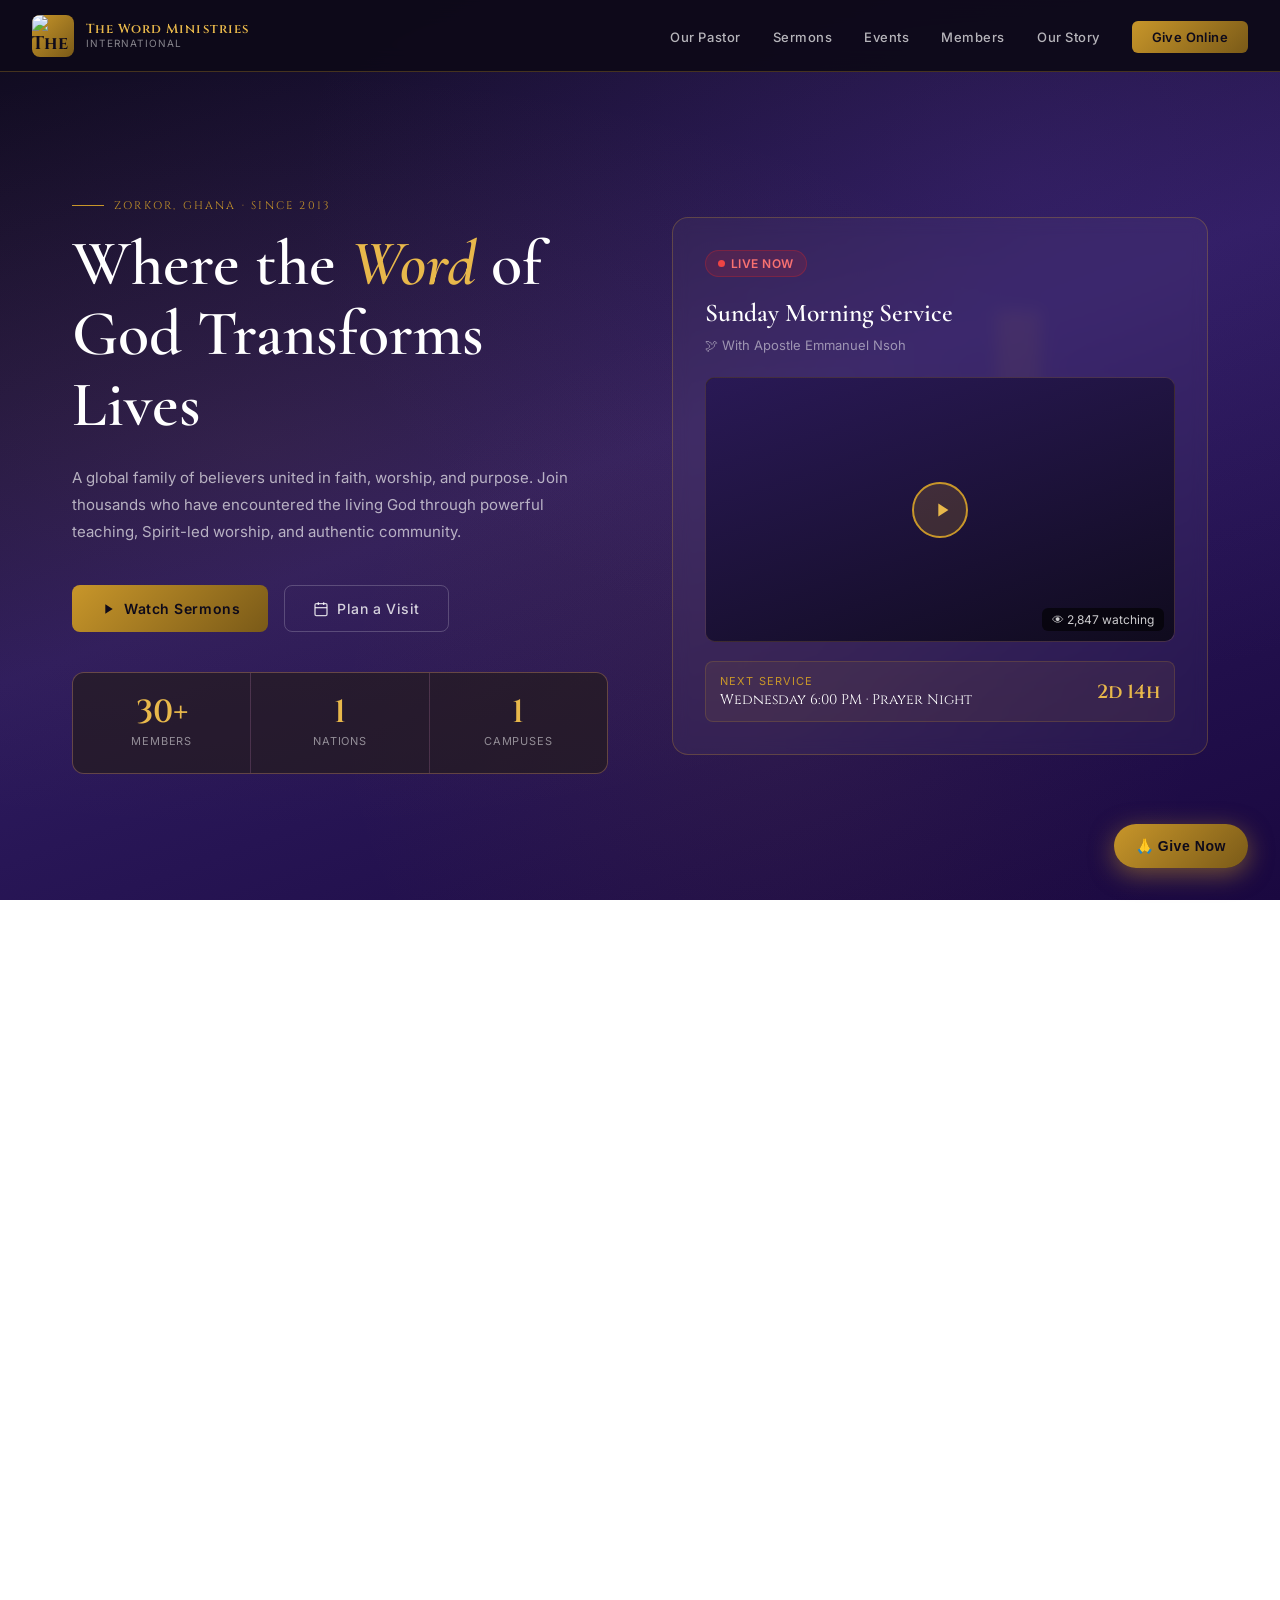
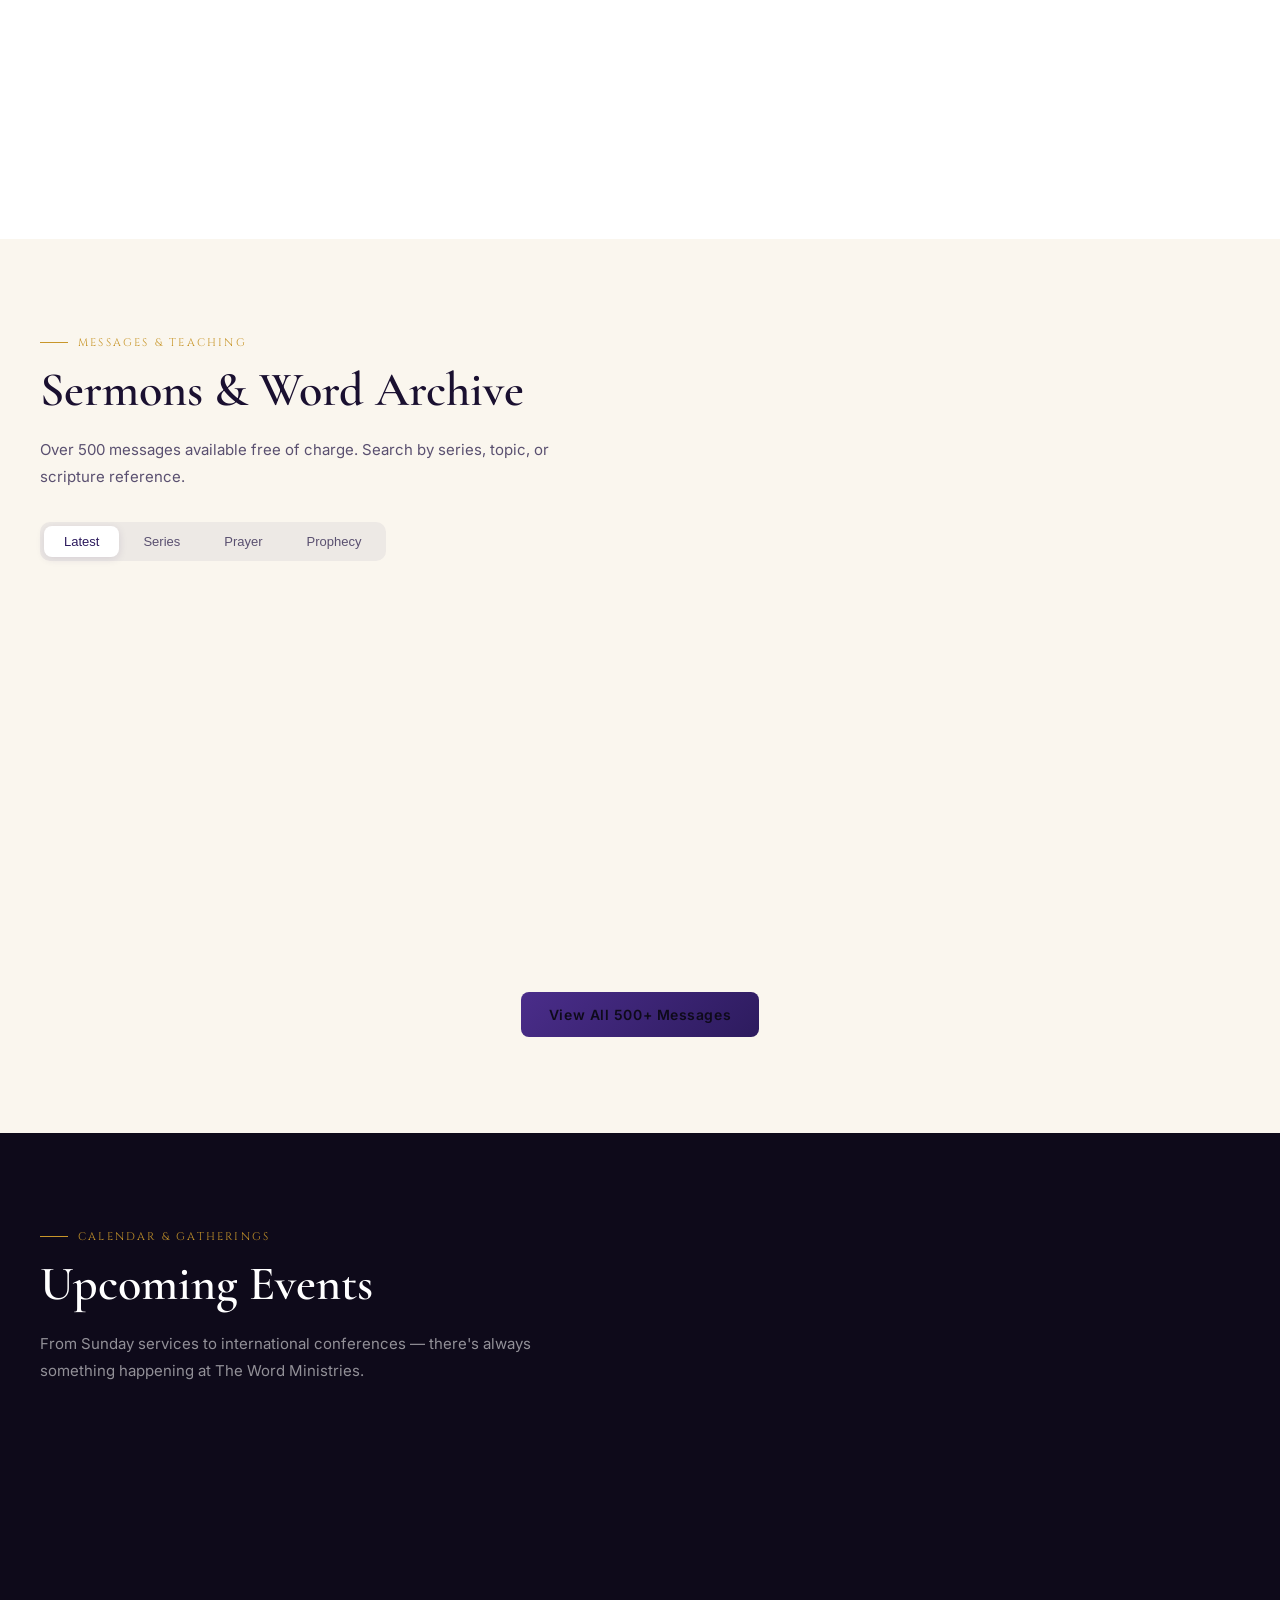
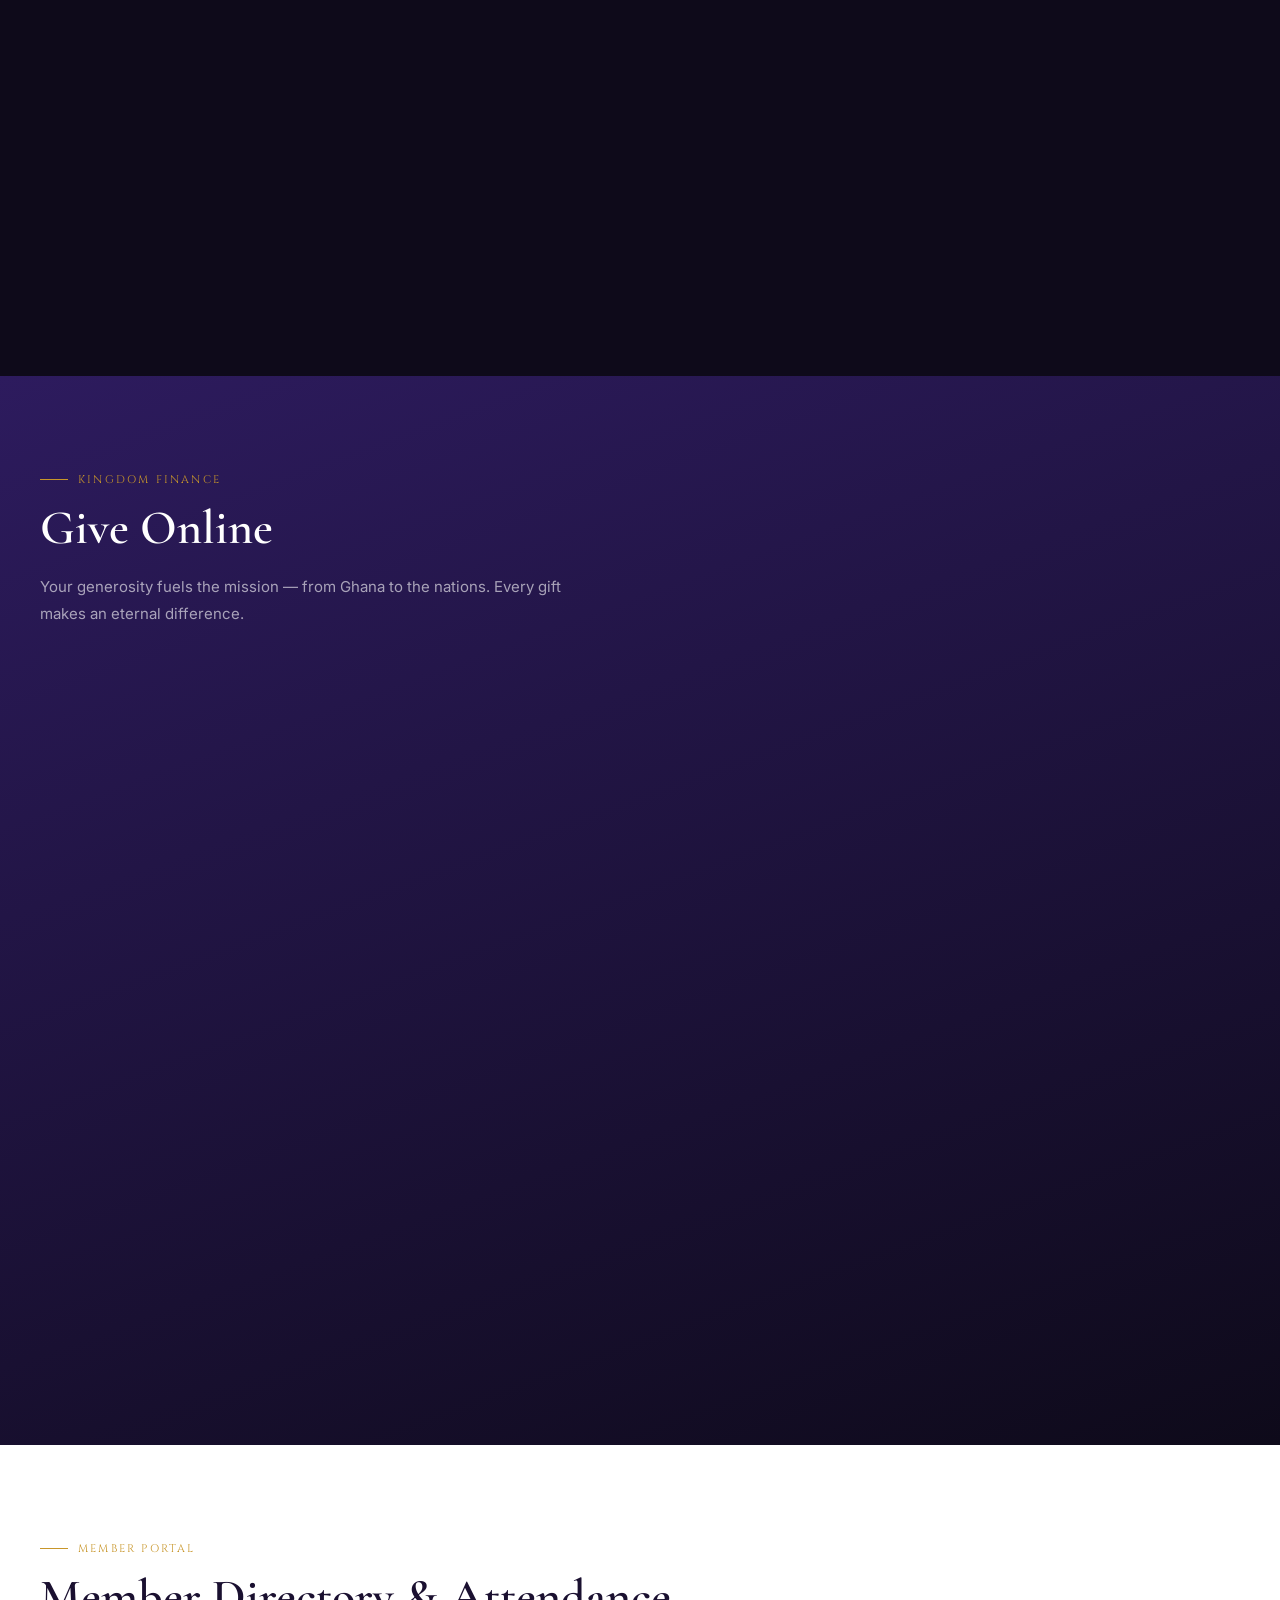
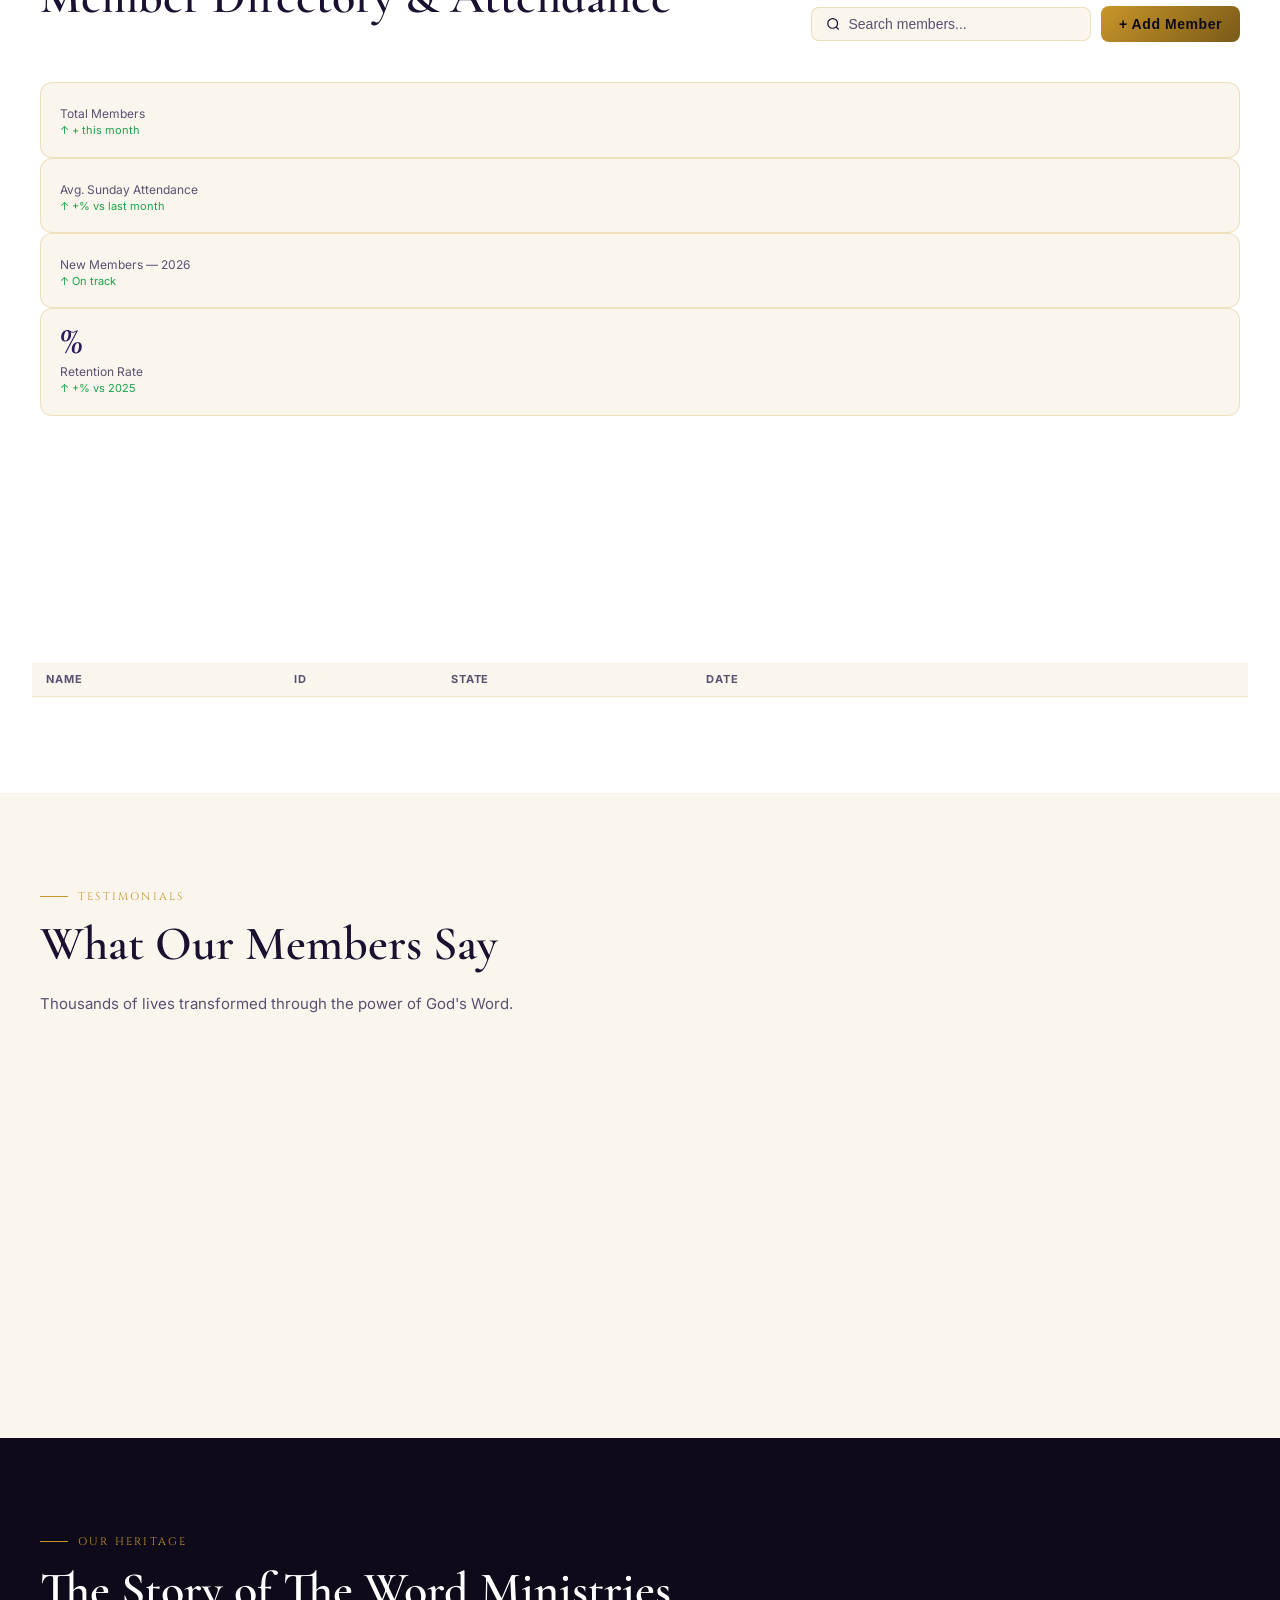
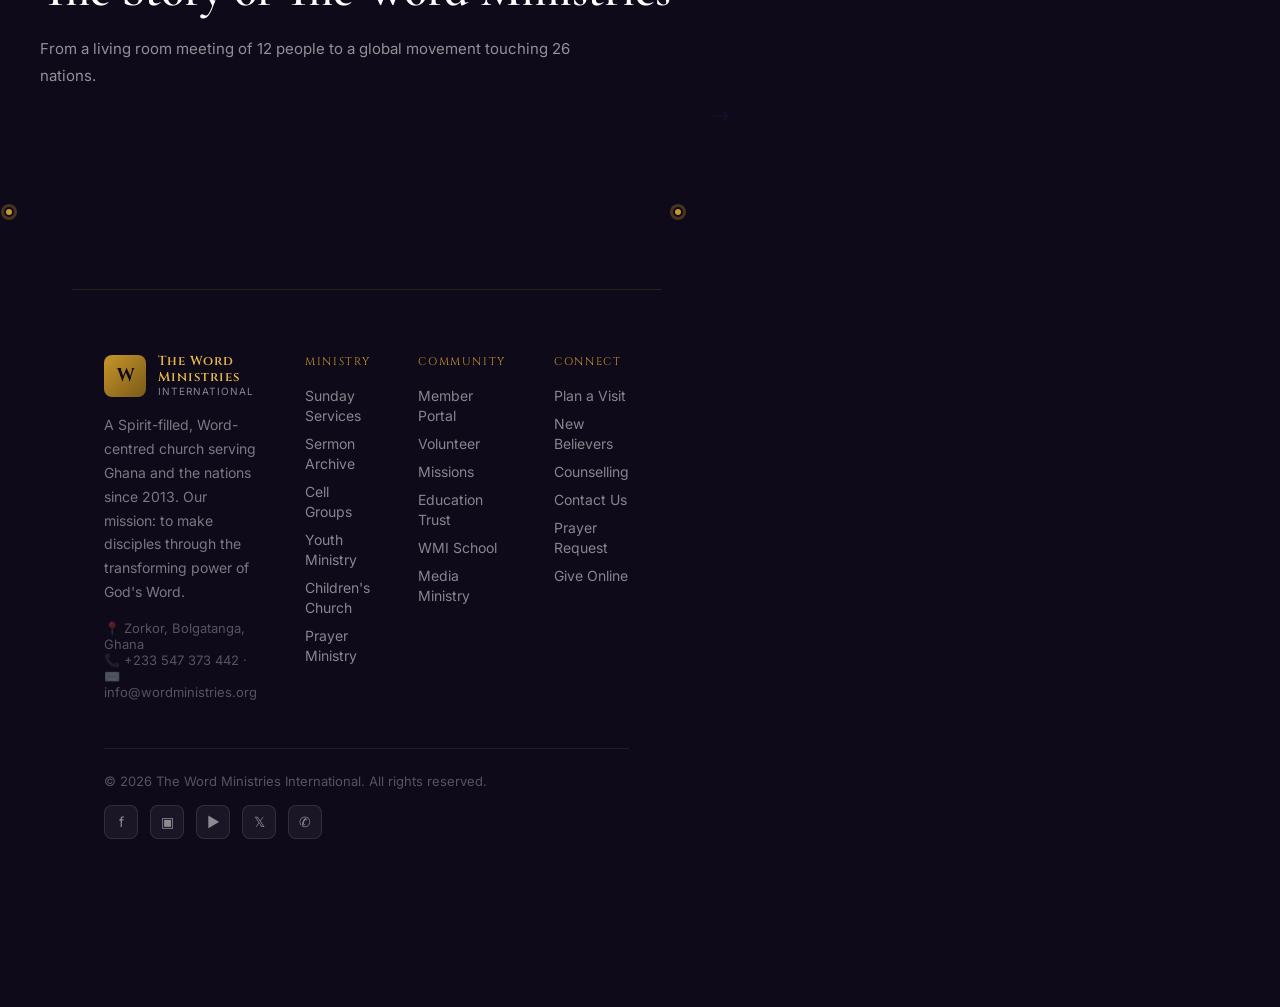
==== index.html @ def6fdaf "Rename word-ministries-international.html to index.html" ====
<!DOCTYPE html>
<html lang="en">
<head>
<meta charset="UTF-8"/>
<meta name="viewport" content="width=device-width, initial-scale=1.0"/>
<title>The Word Ministries International</title>
<link rel="preconnect" href="https://fonts.googleapis.com"/>
<link rel="preconnect" href="https://fonts.gstatic.com" crossorigin/>
<link href="https://fonts.googleapis.com/css2?family=Cormorant+Garamond:ital,wght@0,300;0,400;0,500;0,600;0,700;1,400;1,600&family=Cinzel:wght@400;500;600;700&family=Inter:wght@300;400;500;600&display=swap" rel="stylesheet"/>

</head>
<body>
<link rel="stylesheet" href="wordministries.css"/>
<!-- NAVIGATION -->
<nav id="main-nav">
  <div class="nav-logo">
    <div class="nav-logo-icon"><img   src="imagess\WhatsApp Image 2026-04-04 at 11.30.36 AM.jpeg" alt="The Word Ministries International" class="nav-logo-image"/></div>
    <div class="nav-logo-text">
      <span>The Word Ministries</span>
      <span>International</span>
    </div>
  </div>
  <ul class="nav-links">
    <li><a href="#about">Our Pastor</a></li>
    <li><a href="#sermons">Sermons</a></li>
    <li><a href="#events">Events</a></li>
    <li><a href="#members">Members</a></li>
    <li><a href="#history">Our Story</a></li>
    <li><a href="#give" class="nav-cta">Give Online</a></li>
  </ul>
  <button class="hamburger" onclick="toggleMenu()" aria-label="Menu">
    <span></span><span></span><span></span>
  </button>
</nav>
<div class="mobile-menu" id="mobile-menu">
  <a href="#about" onclick="closeMenu()">Our Pastor</a>
  <a href="#sermons" onclick="closeMenu()">Sermons</a>
  <a href="#events" onclick="closeMenu()">Events</a>
  <a href="#members" onclick="closeMenu()">Members</a>
  <a href="#history" onclick="closeMenu()">Our Story</a>
  <a href="#give" onclick="closeMenu()">Give Online</a>
</div>

<!-- HERO -->
<section class="hero" id="home">
  <div class="hero-bg-pattern"></div>
  <div class="hero-cross"></div>
  <div class="hero-content">
    <div>
      <div class="hero-eyebrow">Zorkor, Ghana · Since 2013</div>
      <h1>Where the <em>Word</em> of God Transforms Lives</h1>
      <p class="hero-desc">A global family of believers united in faith, worship, and purpose. Join thousands who have encountered the living God through powerful teaching, Spirit-led worship, and authentic community.</p>
      <div class="hero-actions">
        <a href="#sermons" class="btn-primary">
          <svg width="16" height="16" viewBox="0 0 24 24" fill="currentColor"><path d="M8 5v14l11-7z"/></svg>
          Watch Sermons
        </a>
        <a href="#events" class="btn-ghost">
          <svg width="16" height="16" viewBox="0 0 24 24" fill="none" stroke="currentColor" stroke-width="2"><rect x="3" y="4" width="18" height="18" rx="2"/><line x1="16" y1="2" x2="16" y2="6"/><line x1="8" y1="2" x2="8" y2="6"/><line x1="3" y1="10" x2="21" y2="10"/></svg>
          Plan a Visit
        </a>
      </div>
      <div class="hero-stats">
        <div class="hero-stat">
          <span class="hero-stat-num">30+</span>
          <span class="hero-stat-label">Members</span>
        </div>
        <div class="hero-stat">
          <span class="hero-stat-num">1</span>
          <span class="hero-stat-label">Nations</span>
        </div>
        <div class="hero-stat">
          <span class="hero-stat-num">1</span>
          <span class="hero-stat-label">Campuses</span>
        </div>
      </div>
    </div>
    <div>
      <div class="hero-live-card">
        <div class="live-badge">
          <div class="live-dot"></div>
          LIVE NOW
        </div>
        <div class="live-card-title">Sunday Morning Service</div>
        <div class="live-card-meta">🕊 With Apostle Emmanuel Nsoh</div>
        <div class="live-preview" onclick="alert('Live stream launching...')">
          <div class="live-preview-bg"></div>
          <div class="play-btn">
            <svg viewBox="0 0 24 24"><path d="M8 5v14l11-7z"/></svg>
          </div>
          <div class="live-viewers">👁 2,847 watching</div>
        </div>
        <div class="next-service">
          <div>
            <div class="next-service-label">Next Service</div>
            <div class="next-service-time">Wednesday 6:00 PM · Prayer Night</div>
          </div>
          <div class="next-service-countdown" id="countdown">2d 14h</div>
        </div>
      </div>
    </div>
  </div>
</section>

<!-- PASTOR / ABOUT -->
<section class="section about-section" id="about">
  <div class="section-inner">
    <div class="about-grid">
      <div class="pastor-portrait fade-in">
        <div class="pastor-img-frame">
          <div class="pastor-img-frame-inner">
            <div class="pastor-placeholder-icon"> <img src="imagess\Gemini_Generated_Image_w44m5sw44m5sw44m.png" alt="pastor Emmanuel photo"> </div>
          </div>
        </div>
        <div class="pastor-badge">
          <div class="pastor-badge-years">7</div>
          <div class="pastor-badge-label">Years in Ministry</div>
        </div>
      </div>
      <div class="fade-in">
        <div class="section-eyebrow">Our Senior Pastor</div>
        <h2 class="section-title">Apostle Emmanuel Nsoh</h2>
        <p class="section-sub">Born in Kumasi, Ghana, Pastor Emmanuel received his call to ministry in 1996 and founded The Word Ministries International in Zorkor in 2013. His anointed teaching ministry has led to church planting and the spiritual transformation of hundreds of thousands of lives.</p>
        <div class="pastor-quote">
          <p>"The Word of God is not just a book — it is a living, breathing encounter with the Creator of the universe. My mission is simple: help people meet God through His Word."</p>
          <cite>— Pastor Emmanuel Nsoh</cite>
        </div>
        <p style="color:var(--text-muted); font-size:14px; line-height:1.8; margin-bottom:1.5rem;">A graduate of the Electrical Technician Training Institute of bolgatanga, Ghana and the Asobono Bible Training Centre, Pastor Emmanuel also holds a Bible coodinator roleat ETM . He is married to Madam. Elizabith Nsoh, co-founder and Women's Ministry Director. Together they have three children and No grandchildren.</p>
        <div class="pastor-credentials">
          <span class="credential-tag">Bongo senior high school</span>
          <span class="credential-tag">Electrical Technician</span>
          <span class="credential-tag">Teached at a private school</span>
          <span class="credential-tag">An executive in ETM </span>
        </div>
      </div>
    </div>
  </div>
</section>

<!-- SERMONS -->
<section class="section sermons-section" id="sermons">
  <div class="section-inner">
    <div class="section-eyebrow">Messages & Teaching</div>
    <h2 class="section-title">Sermons & Word Archive</h2>
    <p class="section-sub" style="margin-bottom:2rem;">Over 500 messages available free of charge. Search by series, topic, or scripture reference.</p>
    <div class="sermons-tabs">
      <button class="sermon-tab active" onclick="switchTab(this)">Latest</button>
      <button class="sermon-tab" onclick="switchTab(this)">Series</button>
      <button class="sermon-tab" onclick="switchTab(this)">Prayer</button>
      <button class="sermon-tab" onclick="switchTab(this)">Prophecy</button>
    </div>
    <div class="sermons-grid">
      <div class="sermon-card fade-in">
        <div class="sermon-thumb">
          <div></div>
          <div class="sermon-play"><svg viewBox="0 0 24 24"><path d="M8 5v14l11-7z"/></svg></div>
          <div class="sermon-duration">52:18</div>
        </div>
        <div class="sermon-body">
          <div class="sermon-series">Faith That Moves Mountains · Part 7</div>
          <div class="sermon-title">The Faithfulness of God in the Dry Season</div>
          <div class="sermon-meta">
            <span>May 18, 2026</span>
            <span>📖 Psalm 23</span>
          </div>
        </div>
      </div>
      <div class="sermon-card fade-in">
        <div class="sermon-thumb">
          <div></div>
          <div class="sermon-play"><svg viewBox="0 0 24 24"><path d="M8 5v14l11-7z"/></svg></div>
          <div class="sermon-duration">48:44</div>
        </div>
        <div class="sermon-body">
          <div class="sermon-series">Kingdom Finances · Part 3</div>
          <div class="sermon-title">Unlocking the Windows of Heaven</div>
          <div class="sermon-meta">
            <span>May 11, 2026</span>
            <span>📖 Malachi 3:10</span>
          </div>
        </div>
      </div>
      <div class="sermon-card fade-in">
        <div class="sermon-thumb">
          <div></div>
          <div class="sermon-play"><svg viewBox="0 0 24 24"><path d="M8 5v14l11-7z"/></svg></div>
          <div class="sermon-duration">1:04:30</div>
        </div>
        <div class="sermon-body">
          <div class="sermon-series">Prayer Foundations</div>
          <div class="sermon-title">When You Pray: The Anatomy of Breakthrough</div>
          <div class="sermon-meta">
            <span>May 7, 2026</span>
            <span>📖 Matthew 6:5–13</span>
          </div>
        </div>
      </div>
    </div>
    <div style="text-align:center; margin-top:2.5rem;">
      <a href="#" class="btn-primary" style="background:var(--purple); background:linear-gradient(135deg,var(--purple-mid),var(--purple));">
        View All 500+ Messages
      </a>
    </div>
  </div>
</section>

<!-- EVENTS -->
<section class="section events-section" id="events">
  <div class="section-inner">
    <div class="section-eyebrow" style="color:var(--gold)">Calendar & Gatherings</div>
    <h2 class="section-title">Upcoming Events</h2>
    <p class="section-sub">From Sunday services to international conferences — there's always something happening at The Word Ministries.</p>
    <div class="events-grid fade-in">
      <div class="events-calendar">
        <div class="cal-header">
          <button class="cal-nav" onclick="changeMonth(-1)">‹</button>
          <div class="cal-month" id="cal-month-label">May 2026</div>
          <button class="cal-nav" onclick="changeMonth(1)">›</button>
        </div>
        <div class="cal-days-header">
          <div class="cal-day-label">S</div><div class="cal-day-label">M</div>
          <div class="cal-day-label">T</div><div class="cal-day-label">W</div>
          <div class="cal-day-label">T</div><div class="cal-day-label">F</div>
          <div class="cal-day-label">S</div>
        </div>
        <div class="cal-grid" id="cal-grid"></div>
      </div>
      <div class="events-list">
        <div class="event-card">
          <div class="event-date-block">
            <div class="event-day">25</div>
            <div class="event-month">May</div>
          </div>
          <div>
            <div class="event-title">Pentecost Sunday — Special Service</div>
            <div class="event-info">
              <span>🕗 7:00 AM & 10:30 AM</span>
              <span>📍 Main Auditorium</span>
            </div>
          </div>
          <button class="event-register">Register</button>
        </div>
        <div class="event-card">
          <div class="event-date-block">
            <div class="event-day">31</div>
            <div class="event-month">May</div>
          </div>
          <div>
            <div class="event-title">All Night Prayer & Praise (ANPP)</div>
            <div class="event-info">
              <span>🕙 10:00 PM – 4:00 AM</span>
              <span>📍 Prayer Mountain</span>
            </div>
          </div>
          <button class="event-register">Register</button>
        </div>
        <div class="event-card">
          <div class="event-date-block">
            <div class="event-day">14</div>
            <div class="event-month">Jun</div>
          </div>
          <div>
            <div class="event-title">International Ministers' Conference 2026</div>
            <div class="event-info">
              <span>🗓 Jun 14–17</span>
              <span>📍 AICC, Accra</span>
            </div>
          </div>
          <button class="event-register">Register</button>
        </div>
        <div class="event-card">
          <div class="event-date-block">
            <div class="event-day">28</div>
            <div class="event-month">Jun</div>
          </div>
          <div>
            <div class="event-title">Annual Youth Empowerment Seminar</div>
            <div class="event-info">
              <span>🕙 9:00 AM</span>
              <span>📍 Youth Centre</span>
            </div>
          </div>
          <button class="event-register">Register</button>
        </div>
      </div>
    </div>
  </div>
</section>

<!-- GIVING -->
<section class="section giving-section" id="give">
  <div class="section-inner">
    <div class="section-eyebrow">Kingdom Finance</div>
    <h2 class="section-title">Give Online</h2>
    <p class="section-sub">Your generosity fuels the mission — from Ghana to the nations. Every gift makes an eternal difference.</p>
    <div class="giving-grid">
      <div class="giving-form-card fade-in">
        <div class="giving-form-title">Make a Contribution</div>
        <div class="giving-form-sub">Tithe · Offering · Building Fund · Missions</div>
        <div class="give-types">
          <div class="give-type active" onclick="setGiveType(this)">Tithe</div>
          <div class="give-type" onclick="setGiveType(this)">Offering</div>
          <div class="give-type" onclick="setGiveType(this)">Building</div>
          <div class="give-type" onclick="setGiveType(this)">Missions</div>
        </div>
        <div class="amount-presets">
          <button class="amount-preset active" onclick="setAmount(this)">GHS 50</button>
          <button class="amount-preset" onclick="setAmount(this)">GHS 100</button>
          <button class="amount-preset" onclick="setAmount(this)">GHS 250</button>
          <button class="amount-preset" onclick="setAmount(this)">Custom</button>
        </div>
        <div class="form-group">
          <label class="form-label">Amount (GHS)</label>
          <input class="form-input" type="number" id="give-amount" value="50" placeholder="Enter amount"/>
        </div>
        <div class="form-group">
          <label class="form-label">Full Name</label>
          <input class="form-input" type="text" placeholder="Kwame Mensah"/>
        </div>
        <div class="form-group">
          <label class="form-label">Email</label>
          <input class="form-input" type="email" placeholder="kwame@email.com"/>
        </div>
        <div class="form-group">
          <label class="form-label">Phone (MTN / Vodafone MoMo)</label>
          <input class="form-input" type="tel" placeholder="055 000 0000"/>
        </div>
        <button class="btn-primary" style="width:100%; justify-content:center; margin-top:0.5rem; padding:16px;" onclick="alert('Redirecting to secure payment...')">
          Give GHS <span id="give-display">50</span> Now
          <svg width="16" height="16" viewBox="0 0 24 24" fill="none" stroke="currentColor" stroke-width="2"><path d="M5 12h14M12 5l7 7-7 7"/></svg>
        </button>
        <p style="font-size:12px; color:rgba(255,255,255,0.3); text-align:center; margin-top:10px;">🔒 Secured by SSL · Mobile Money · Card · Bank Transfer</p>
      </div>
      <div class="giving-stats">
        <div class="giving-stat-card fade-in">
          <div class="giving-stat-icon">🏛️</div>
          <div class="giving-stat-value">GHS 4.2M</div>
          <div class="giving-stat-label">Building Fund — 2026 Goal: GHS 6M</div>
          <div class="giving-progress-bar"><div class="giving-progress-fill" style="width:70%"></div></div>
          <div class="giving-progress-label">70% of goal reached</div>
        </div>
        <div class="giving-stat-card fade-in">
          <div class="giving-stat-icon">🌍</div>
          <div class="giving-stat-value">GHS 890K</div>
          <div class="giving-stat-label">Missions Fund — Church Planting in 6 Nations</div>
          <div class="giving-progress-bar"><div class="giving-progress-fill" style="width:44%"></div></div>
          <div class="giving-progress-label">44% of goal reached</div>
        </div>
        <div class="giving-stat-card fade-in">
          <div class="giving-stat-icon">🎓</div>
          <div class="giving-stat-value">312</div>
          <div class="giving-stat-label">Scholarships awarded in 2025 through the WMI Education Trust</div>
        </div>
      </div>
    </div>
  </div>
</section>

<!-- MEMBERS / ATTENDANCE TRACKER -->
<section class="section members-section" id="members">
  <div class="section-inner">
    <div class="members-header">
      <div>
        <div class="section-eyebrow">Member Portal</div>
        <h2 class="section-title">Member Directory & Attendance</h2>
      </div>
      <div style="display:flex; gap:10px; align-items:center;">
        <div class="search-bar">
          <svg width="16" height="16" viewBox="0 0 24 24" fill="none" stroke="currentColor" stroke-width="2"><circle cx="11" cy="11" r="8"/><path d="m21 21-4.35-4.35"/></svg>
          <input type="text" placeholder="Search members..." oninput="filterMembers(this.value)"/>
        </div>
        <button class="btn-primary" style="padding:10px 18px;" onclick="alert('Add Member form opening...')">+ Add Member</button>
      </div>
    </div>
    <!-- <!-- <div class="member-stats-row fade-in"> -->
      <div class="member-stat">
        <div class="member-stat-value"></div>
        <div class="member-stat-label">Total Members</div>
        <div class="member-stat-change">↑ + this month</div>
      </div>
      <div class="member-stat">
        <div class="member-stat-value"></div>
        <div class="member-stat-label">Avg. Sunday Attendance</div>
        <div class="member-stat-change">↑ +% vs last month</div>
      </div>
      <div class="member-stat">
        <div class="member-stat-value"></div>
        <div class="member-stat-label">New Members — 2026</div>
        <div class="member-stat-change">↑ On track </div>
      </div>
      <div class="member-stat">
        <div class="member-stat-value">%</div>
        <div class="member-stat-label">Retention Rate</div>
        <div class="member-stat-change">↑ +% vs 2025</div>
      </div>
    </div>
    <div class="attendance-chart fade-in">
      <div class="chart-header">
        <div class="chart-title"></div>
        <div style="font-size:13px; color:var(--text-muted);"></div>
      </div>
      <div class="chart-bars" id="attendance-chart"></div>
    </div>
    <div style="overflow-x:auto;">
      <table class="members-table" id="members-table">
        <thead>
          <tr>
            <th>Name</th>
            <th>id</th>
            <th>state</th>
            <th>Date</th>
            <th></th>
            <th></th>
            <th></th>
          </tr>
        </thead>
        <tbody id="members-tbody"></tbody>
      </table>
    </div>
  </div>
</section>

<!-- REVIEWS -->
<section class="section reviews-section" id="reviews">
  <div class="section-inner">
    <div class="section-eyebrow">Testimonials</div>
    <h2 class="section-title">What Our Members Say</h2>
    <p class="section-sub">Thousands of lives transformed through the power of God's Word.</p>
    <div class="reviews-grid">
      <div class="review-card fade-in">
        <div class="review-stars">★★★★★</div>
        <!-- <div class="review-text">"I came to WMI broken, jobless, and hopeless. Through the Word teaching and the prayer community here, my entire life was turned around in 18 months. I'm a testimony of what God can do."</div> -->
        <div class="review-author">
          <div class="review-avatar" style="background:#EDE6FF; color:#6B42B8;"></div>
          <div>
            <div class="review-name"></div>
            <div class="review-location"></div>
          </div>
        </div>
      </div>
      <div class="review-card fade-in">
        <div class="review-stars">★★★★★</div>
        <!-- <div class="review-text">"Pastor Emmanuel's teaching is unlike anything I've ever experienced. The depth of the Word, combined with the practical application — this church changed my family forever."</div> -->
        <div class="review-author">
          <div class="review-avatar" style="background:#F5DFA0; color:#7A5A18;">AA</div>
          <div>
            <!-- <div class="review-name">Abena Amoah-Darko</div> -->
            <!-- <div class="review-location">Tema Campus · Member since 2021</div> -->
          </div>
        </div>
      </div>
      <div class="review-card fade-in">
        <div class="review-stars">★★★★★</div>
        <!-- <div class="review-text">"I watch the live stream every Sunday from London. WMI feels more like home than any church I've attended here. The online community is warm, real, and deeply committed."</div> -->
        <div class="review-author">
          <div class="review-avatar" style="background:#DCFCE7; color:#166534;">EM</div>
          <div>
            <!-- <div class="review-name">Emmanuel Mensah</div> -->
            <!-- <div class="review-location">Online Campus · UK</div> -->
          </div>
        </div>
      </div>
      <div class="review-card fade-in">
        <div class="review-stars">★★★★★</div>
        <!-- <div class="review-text">"The youth ministry here is extraordinary. My teenage children are on fire for God — they look forward to church every week. That alone is worth everything."</div> -->
        <div class="review-author">
          <div class="review-avatar" style="background:#EDE6FF; color:#4A2D8A;">GN</div>
          <div>
            <!-- <div class="review-name">Grace Nkrumah</div> -->
            <!-- <div class="review-location">Kumasi Campus · Member since 2022</div> -->
          </div>
        </div>
      </div>
      <div class="review-card fade-in">
        <div class="review-stars">★★★★★</div>
        <!-- <div class="review-text">"From Nigeria to Ghana — I relocated specifically to be near this church. People thought I was crazy. Two years later, I'm ordained and leading my own cell group. Never looked back."</div> -->
        <div class="review-author">
          <div class="review-avatar" style="background:#FEE2E2; color:#991B1B;">B</div>
          <div>
            <!-- <div class="review-name">Olumide Adeyemi</div> -->
            <!-- <div class="review-location">Accra Main Campus · From Lagos</div> -->
          </div>
        </div>
      </div>
      <div class="review-card fade-in">
        <div class="review-stars">★★★★★</div>
        <!-- <div class="review-text">"The scholarship I received through WMI put me through nursing school. I now serve as the head of their medical missions team. The generosity of this church is breathtaking."</div> -->
        <div class="review-author">
          <div class="review-avatar" style="background:#DBEAFE; color:#1E40AF;">A</div>
          <div>
            <!-- <div class="review-name">Ama Boateng</div> -->
            <!-- <div class="review-location">Tema Campus · Missions Team</div> -->
          </div>
        </div>
      </div>
    </div>
  </div>
</section>

<!-- CHURCH HISTORY -->
<section class="section history-section" id="history">
  <div class="section-inner">
    <div class="section-eyebrow" style="color:var(--gold)">Our Heritage</div>
    <h2 class="section-title">The Story of The Word Ministries</h2>
    <p class="section-sub">From a living room meeting of 12 people to a global movement touching 26 nations.</p>
    <div style="display:grid; grid-template-columns:1fr 1fr; gap:3rem; margin-top:1rem;">
      <div class="timeline fade-in">
        <!-- <!-- <div class="timeline-item"> -->
          <div class="timeline-dot"></div>
          <!-- <div class="timeline-year">1996</div>
          <div class="timeline-title">The Call</div>
          <div class="timeline-desc"> Apostle Emmanuel  receives a divine call to ministry during a prayer retreat in the Ashanti Region. He begins leading Bible studies in his university dormitory.</div> -->
        </div> -->
        <div class="timeline-item">
          <div class="timeline-dot"></div>
          <!-- <div class="timeline-year">1998</div>
          <div class="timeline-title">The Founding</div> -->
          <!-- <div class="timeline-desc">The Word Ministries International is officially established in Zorkor with 12 founding members meeting in a school class room. By the end of the year, attendance grows to 30+.</div> -->
        </div>
        <div class="timeline-item">
          <div class="timeline-dot"></div>
          <!-- <div class="timeline-year">2003</div> -->
          <!-- <div class="timeline-title">First Auditorium</div> -->
          <!-- <div class="timeline-desc">A 1,500-seat auditorium is dedicated in East Legon after a miraculous land acquisition. The congregation has grown to over 3,000 registered members.</div> -->
        </div>
        <div class="timeline-item">
        <!----<div class="timeline-dot"></div>
          <div class="timeline-year">2007</div>
          <div class="timeline-title">International Expansion</div>
          <div class="timeline-desc">WMI plants its first international branch in London, UK. A TV broadcast ministry begins, reaching 11 African nations through satellite television.</div>
        </div>
      </div>
      <div class="timeline fade-in">
        <div class="timeline-item">
          <div class="timeline-dot"></div>
          <div class="timeline-year">2011</div>
          <div class="timeline-title">Education Trust Launched</div>
          <div class="timeline-desc">The WMI Education Trust is established, awarding its first 45 university scholarships to children from the congregation's lower-income families.</div>
        </div>
        <div class="timeline-item">
          <div class="timeline-dot"></div>
          <div class="timeline-year">2015</div>
          <div class="timeline-title">10,000 Members</div>
          <div class="timeline-desc">WMI celebrates a landmark 10,000 registered members across Ghana. The Kumasi and Tema campuses are opened to accommodate the growth.</div>
        </div>
        <div class="timeline-item">
          <div class="timeline-dot"></div>
          <div class="timeline-year">2020</div>
          <div class="timeline-title">Digital Church Launch</div>
          <div class="timeline-desc">During the global pandemic, WMI launches a full digital church experience with live streaming, online prayer, and virtual small groups — reaching over 50,000 unique viewers weekly.</div>
        </div>
        <div class="timeline-item">
          <div class="timeline-dot"></div>
          <div class="timeline-year">2026</div>
          <div class="timeline-title">New Sanctuary Project</div>
          <div class="timeline-desc">Groundbreaking ceremony for the 15,000-seat Global Worship Centre — the largest single church auditorium in West Africa. Construction ongoing with dedication planned for 2028.</div>
        </div>
      </div>
    </div>
  </div>
</section>

<!-- FOOTER -->
<footer>
  <div class="footer-inner">
    <div class="footer-grid">
      <div>
        <div class="nav-logo">
          <div class="nav-logo-icon">W</div>
          <div class="nav-logo-text">
            <span>The Word Ministries</span>
            <span>International</span>
          </div>
        </div>
        <p class="footer-brand-desc">A Spirit-filled, Word-centred church serving Ghana and the nations since 2013. Our mission: to make disciples through the transforming power of God's Word.</p>
        <p style="font-size:13px; color:rgba(255,255,255,0.3); margin-top:1rem;">📍 Zorkor, Bolgatanga, Ghana<br/>📞 +233 547 373 442 · ✉️ info@wordministries.org</p>
      </div>
      <div>
        <div class="footer-col-title">Ministry</div>
        <ul class="footer-links">
          <li><a href="#">Sunday Services</a></li>
          <li><a href="#">Sermon Archive</a></li>
          <li><a href="#">Cell Groups</a></li>
          <li><a href="#">Youth Ministry</a></li>
          <li><a href="#">Children's Church</a></li>
          <li><a href="#">Prayer Ministry</a></li>
        </ul>
      </div>
      <div>
        <div class="footer-col-title">Community</div>
        <ul class="footer-links">
          <li><a href="#">Member Portal</a></li>
          <li><a href="#">Volunteer</a></li>
          <li><a href="#">Missions</a></li>
          <li><a href="#">Education Trust</a></li>
          <li><a href="#">WMI School</a></li>
          <li><a href="#">Media Ministry</a></li>
        </ul>
      </div>
      <div>
        <div class="footer-col-title">Connect</div>
        <ul class="footer-links">
          <li><a href="#">Plan a Visit</a></li>
          <li><a href="#">New Believers</a></li>
          <li><a href="#">Counselling</a></li>
          <li><a href="#">Contact Us</a></li>
          <li><a href="#">Prayer Request</a></li>
          <li><a href="#">Give Online</a></li>
        </ul>
      </div>
    </div>
    <div class="footer-bottom">
      <div class="footer-copy">© 2026 The Word Ministries International. All rights reserved.</div>
      <div class="footer-social">
        <a class="social-icon" href="#" title="Facebook">f</a>
        <a class="social-icon" href="#" title="Instagram">▣</a>
        <a class="social-icon" href="#" title="YouTube">▶</a>
        <a class="social-icon" href="#" title="Twitter/X">𝕏</a>
        <a class="social-icon" href="#" title="WhatsApp">✆</a>
      </div>
    </div>
  </div>
</footer>

<!-- FLOATING GIVE BUTTON -->
<button class="float-give" onclick="document.getElementById('give').scrollIntoView({behavior:'smooth'})">
  🙏 Give Now
</button>

<script src="scripts\wordministries.js"></script>
</body>
</html>
---- wordministries.css ----
:root {
  --gold: #C8962A;
  --gold-light: #E8B84B;
  --gold-pale: #F5DFA0;
  --gold-dim: #7A5A18;
  --purple: #2D1B5E;
  --purple-mid: #4A2D8A;
  --purple-light: #6B42B8;
  --purple-pale: #EDE6FF;
  --cream: #FAF6EE;
  --cream2: #F0E8D8;
  --dark: #0E0A1A;
  --dark2: #1A1030;
  --text: #1A1030;
  --text-muted: #5A5070;
  --border: rgba(200,150,42,0.25);
  --shadow: 0 8px 40px rgba(45,27,94,0.18);
}

* { margin:0; padding:0; box-sizing:border-box; }
html { scroll-behavior: smooth; }
body {
  font-family: 'Inter', sans-serif;
  background: var(--cream);
  color: var(--text);
  overflow-x: hidden;
}

/* NAVIGATION */
nav {
  position: fixed; top:0; left:0; right:0; z-index:1000;
  background: rgba(14,10,26,0.96);
  backdrop-filter: blur(12px);
  border-bottom: 1px solid rgba(200,150,42,0.3);
  padding: 0 2rem;
  display: flex; align-items: center; justify-content: space-between;
  height: 72px;
}
.nav-logo {
  display: flex; align-items: center; gap: 12px;
}
.nav-logo-icon {
  width: 42px; height: 42px;
  background: linear-gradient(135deg, var(--gold), var(--gold-dim));
  border-radius: 8px;
  display: flex; align-items: center; justify-content: center;
  font-family: 'Cinzel', serif;
  color: var(--dark);
  font-size: 18px; font-weight: 700;
  flex-shrink: 0;
}
.nav-logo-image {
  width: 100%; height: 100%; object-fit: cover; border-radius: 8px;
}
.nav-logo-text {
  display: flex; flex-direction: column;
}
.nav-logo-text span:first-child {
  font-family: 'Cinzel', serif;
  color: var(--gold-light);
  font-size: 13px; font-weight: 600; letter-spacing: 0.08em;
  line-height: 1.2;
}
.nav-logo-text span:last-child {
  color: rgba(255,255,255,0.5);
  font-size: 10px; letter-spacing: 0.12em; text-transform: uppercase;
}
.nav-links {
  display: flex; gap: 2rem; list-style: none;
}
.nav-links a {
  color: rgba(255,255,255,0.7);
  text-decoration: none;
  font-size: 13px; font-weight: 500; letter-spacing: 0.04em;
  transition: color 0.2s;
}
.nav-links a:hover { color: var(--gold-light); }
.nav-cta {
  background: linear-gradient(135deg, var(--gold), var(--gold-dim));
  color: var(--dark) !important;
  padding: 8px 20px;
  border-radius: 6px;
  font-weight: 600 !important;
  font-size: 13px !important;
  letter-spacing: 0.03em !important;
}
.nav-cta:hover { opacity: 0.9; }
.hamburger {
  display: none;
  flex-direction: column; gap: 5px; cursor: pointer;
  background: none; border: none; padding: 4px;
}
.hamburger span {
  width: 24px; height: 2px;
  background: var(--gold-light); border-radius: 2px;
  display: block;
}

/* HERO */
.hero {
  min-height: 100vh;
  background: linear-gradient(160deg, var(--dark) 0%, var(--purple) 50%, #1A0840 100%);
  position: relative; overflow: hidden;
  display: flex; align-items: center;
  padding-top: 72px;
}
.hero-bg-pattern {
  position: absolute; inset: 0;
  background-image:
    radial-gradient(ellipse at 20% 50%, rgba(200,150,42,0.08) 0%, transparent 60%),
    radial-gradient(ellipse at 80% 20%, rgba(107,66,184,0.15) 0%, transparent 50%),
    radial-gradient(ellipse at 60% 80%, rgba(200,150,42,0.06) 0%, transparent 40%);
}
.hero-cross {
  position: absolute; right: 8%; top: 50%;
  transform: translateY(-50%);
  opacity: 0.06;
  width: 280px; height: 400px;
}
.hero-cross::before {
  content: '✝';
  font-size: 380px; color: var(--gold);
  position: absolute; right: 0; top: 50%;
  transform: translateY(-50%);
  line-height: 1;
}
.hero-content {
  max-width: 1200px; margin: 0 auto;
  padding: 4rem 2rem;
  position: relative; z-index: 2;
  display: grid; grid-template-columns: 1fr 1fr; gap: 4rem; align-items: center;
}
.hero-eyebrow {
  font-family: 'Cinzel', serif;
  color: var(--gold);
  font-size: 11px; letter-spacing: 0.2em; text-transform: uppercase;
  margin-bottom: 1rem;
  display: flex; align-items: center; gap: 10px;
}
.hero-eyebrow::before {
  content: '';
  width: 32px; height: 1px; background: var(--gold);
}
.hero h1 {
  font-family: 'Cormorant Garamond', serif;
  font-weight: 600; font-size: clamp(2.8rem, 5vw, 4.2rem);
  line-height: 1.1; color: white;
  margin-bottom: 1.5rem;
}
.hero h1 em {
  font-style: italic; color: var(--gold-light);
}
.hero-desc {
  color: rgba(255,255,255,0.65);
  font-size: 15px; line-height: 1.8;
  margin-bottom: 2.5rem;
}
.hero-actions {
  display: flex; gap: 1rem; flex-wrap: wrap;
}
.btn-primary {
  background: linear-gradient(135deg, var(--gold), var(--gold-dim));
  color: var(--dark);
  padding: 14px 28px; border-radius: 8px;
  font-weight: 600; font-size: 14px; letter-spacing: 0.04em;
  text-decoration: none; border: none; cursor: pointer;
  transition: all 0.2s; display: inline-flex; align-items: center; gap: 8px;
}
.btn-primary:hover { transform: translateY(-1px); box-shadow: 0 6px 20px rgba(200,150,42,0.4); }
.btn-ghost {
  background: transparent;
  color: rgba(255,255,255,0.8);
  padding: 14px 28px; border-radius: 8px;
  font-weight: 500; font-size: 14px; letter-spacing: 0.04em;
  text-decoration: none; border: 1px solid rgba(255,255,255,0.2); cursor: pointer;
  transition: all 0.2s; display: inline-flex; align-items: center; gap: 8px;
}
.btn-ghost:hover { border-color: var(--gold); color: var(--gold-light); }
.hero-stats {
  display: grid; grid-template-columns: repeat(3, 1fr); gap: 1px;
  border: 1px solid rgba(200,150,42,0.2);
  border-radius: 12px; overflow: hidden; margin-top: 2.5rem;
  background: rgba(200,150,42,0.2);
}
.hero-stat {
  background: rgba(14,10,26,0.6);
  padding: 1.5rem 1rem; text-align: center;
}
.hero-stat-num {
  font-family: 'Cinzel', serif;
  font-size: 2rem; font-weight: 600; color: var(--gold-light);
  display: block; line-height: 1;
}
.hero-stat-label {
  font-size: 11px; color: rgba(255,255,255,0.5);
  letter-spacing: 0.08em; text-transform: uppercase; margin-top: 4px;
}
.hero-live-card {
  background: rgba(255,255,255,0.04);
  border: 1px solid rgba(200,150,42,0.3);
  border-radius: 16px; padding: 2rem;
  backdrop-filter: blur(8px);
}
.live-badge {
  display: inline-flex; align-items: center; gap: 6px;
  background: rgba(220,38,38,0.15); border: 1px solid rgba(220,38,38,0.3);
  color: #F87171; padding: 5px 12px; border-radius: 20px;
  font-size: 12px; font-weight: 600; letter-spacing: 0.04em;
  margin-bottom: 1.2rem;
}
.live-dot {
  width: 7px; height: 7px; background: #EF4444; border-radius: 50%;
  animation: pulse 1.5s ease-in-out infinite;
}
@keyframes pulse {
  0%,100%{ opacity:1; transform:scale(1); }
  50%{ opacity:0.5; transform:scale(0.8); }
}
.live-card-title {
  font-family: 'Cormorant Garamond', serif;
  font-size: 1.6rem; font-weight: 600; color: white;
  line-height: 1.3; margin-bottom: 0.5rem;
}
.live-card-meta {
  font-size: 13px; color: rgba(255,255,255,0.5); margin-bottom: 1.5rem;
}
.live-preview {
  width: 100%; aspect-ratio: 16/9; border-radius: 10px;
  background: linear-gradient(135deg, var(--dark2), #2D1B5E);
  border: 1px solid rgba(200,150,42,0.2);
  display: flex; align-items: center; justify-content: center;
  position: relative; overflow: hidden; margin-bottom: 1.2rem; cursor: pointer;
}
.live-preview-bg {
  position: absolute; inset: 0;
  background: linear-gradient(160deg, rgba(45,27,94,0.8), rgba(14,10,26,0.95));
}
.play-btn {
  width: 56px; height: 56px; border-radius: 50%;
  background: rgba(200,150,42,0.2); border: 2px solid var(--gold);
  display: flex; align-items: center; justify-content: center;
  position: relative; z-index: 2; cursor: pointer;
  transition: all 0.2s;
}
.play-btn:hover { background: rgba(200,150,42,0.35); transform: scale(1.05); }
.play-btn svg { width: 22px; height: 22px; fill: var(--gold-light); margin-left: 3px; }
.live-viewers {
  position: absolute; bottom: 10px; right: 10px; z-index:2;
  background: rgba(0,0,0,0.6); border-radius: 6px; padding: 4px 10px;
  font-size: 12px; color: rgba(255,255,255,0.8);
  display: flex; align-items: center; gap: 6px;
}
.next-service {
  display: flex; justify-content: space-between; align-items: center;
  background: rgba(200,150,42,0.08); border: 1px solid rgba(200,150,42,0.2);
  border-radius: 8px; padding: 12px 14px;
}
.next-service-label { font-size: 11px; color: var(--gold); letter-spacing: 0.1em; text-transform: uppercase; }
.next-service-time { font-family: 'Cinzel', serif; font-size: 14px; color: white; margin-top: 2px; }
.next-service-countdown { font-family: 'Cinzel', serif; font-size: 1.2rem; color: var(--gold-light); font-weight: 600; }

/* SECTIONS */
.section { padding: 6rem 2rem; }
.section-inner { max-width: 1200px; margin: 0 auto; }
.section-eyebrow {
  font-family: 'Cinzel', serif;
  color: var(--gold); font-size: 11px;
  letter-spacing: 0.2em; text-transform: uppercase;
  display: flex; align-items: center; gap: 10px; margin-bottom: 0.8rem;
}
.section-eyebrow::before { content:''; width:28px; height:1px; background:var(--gold); }
.section-title {
  font-family: 'Cormorant Garamond', serif;
  font-size: clamp(2rem, 4vw, 3rem); font-weight: 600; line-height: 1.2;
  margin-bottom: 1rem;
}
.section-sub {
  color: var(--text-muted); font-size: 15px; line-height: 1.8; max-width: 560px;
}

/* ABOUT / PASTOR */
.about-section { background: white; }
.about-grid {
  display: grid; grid-template-columns: 1fr 1fr; gap: 5rem; align-items: center;
}
.pastor-portrait {
  position: relative;
}
.pastor-img-frame {
  width: 100%; aspect-ratio: 3/4; border-radius: 16px;
  background: linear-gradient(160deg, var(--purple), var(--dark));
  position: relative; overflow: hidden;
  border: 1px solid var(--border);
}
.pastor-img-frame-inner {
  position: absolute; inset: 0;
  background: linear-gradient(160deg, var(--purple-mid), var(--dark2));
  display: flex; align-items: center; justify-content: center;
}
.pastor-placeholder-icon {
  font-size: 8rem; opacity: 0.15;
}
.pastor-badge {
  position: absolute; bottom: -20px; right: -20px;
  background: linear-gradient(135deg, var(--gold), var(--gold-dim));
  border-radius: 12px; padding: 1.2rem 1.5rem; text-align: center;
  box-shadow: 0 8px 30px rgba(200,150,42,0.35);
}
.pastor-badge-years {
  font-family: 'Cinzel', serif;
  font-size: 2.2rem; font-weight: 700; color: var(--dark); line-height: 1;
}
.pastor-badge-label {
  font-size: 10px; color: var(--dark); letter-spacing: 0.12em; text-transform: uppercase; opacity: 0.8;
}
.pastor-quote {
  border-left: 3px solid var(--gold);
  padding: 1rem 1.5rem; margin: 2rem 0;
  background: var(--cream);
  border-radius: 0 8px 8px 0;
}
.pastor-quote p {
  font-family: 'Cormorant Garamond', serif;
  font-size: 1.3rem; font-style: italic; line-height: 1.6; color: var(--purple);
}
.pastor-quote cite {
  font-size: 12px; color: var(--text-muted); font-style: normal; letter-spacing: 0.06em;
}
.pastor-credentials {
  display: flex; flex-wrap: wrap; gap: 8px; margin-top: 1.5rem;
}
.credential-tag {
  background: var(--purple-pale);
  color: var(--purple-light);
  padding: 5px 12px; border-radius: 20px;
  font-size: 12px; font-weight: 500;
}

/* SERMONS */
.sermons-section { background: var(--cream); }
.sermons-tabs {
  display: flex; gap: 4px; margin-bottom: 2.5rem;
  background: rgba(45,27,94,0.06); border-radius: 10px; padding: 4px;
  width: fit-content;
}
.sermon-tab {
  padding: 8px 20px; border-radius: 8px; font-size: 13px; font-weight: 500;
  cursor: pointer; border: none; background: transparent; color: var(--text-muted);
  transition: all 0.2s;
}
.sermon-tab.active {
  background: white; color: var(--purple);
  box-shadow: 0 2px 8px rgba(45,27,94,0.12);
}
.sermons-grid {
  display: grid; grid-template-columns: repeat(auto-fill, minmax(300px, 1fr)); gap: 1.5rem;
}
.sermon-card {
  background: white; border-radius: 14px;
  border: 1px solid rgba(45,27,94,0.08);
  overflow: hidden; transition: all 0.2s; cursor: pointer;
}
.sermon-card:hover { transform: translateY(-3px); box-shadow: var(--shadow); }
.sermon-thumb {
  aspect-ratio: 16/9;
  background: linear-gradient(135deg, var(--purple), var(--dark));
  position: relative; overflow: hidden;
  display: flex; align-items: center; justify-content: center;
}
.sermon-thumb-bg {
  position: absolute; inset: 0;
  background: linear-gradient(160deg, rgba(74,45,138,0.9), rgba(14,10,26,0.98));
}
.sermon-play {
  position: relative; z-index: 2;
  width: 44px; height: 44px; border-radius: 50%;
  background: rgba(200,150,42,0.15); border: 1.5px solid var(--gold);
  display: flex; align-items: center; justify-content: center;
}
.sermon-play svg { width: 16px; height: 16px; fill: var(--gold-light); margin-left: 2px; }
.sermon-duration {
  position: absolute; bottom: 8px; right: 10px; z-index: 2;
  font-size: 11px; color: rgba(255,255,255,0.8);
  background: rgba(0,0,0,0.5); padding: 2px 8px; border-radius: 4px;
}
.sermon-body { padding: 1.2rem; }
.sermon-series {
  font-size: 11px; color: var(--gold); letter-spacing: 0.1em; text-transform: uppercase; margin-bottom: 0.4rem;
}
.sermon-title {
  font-family: 'Cormorant Garamond', serif;
  font-size: 1.25rem; font-weight: 600; line-height: 1.3; margin-bottom: 0.5rem; color: var(--purple);
}
.sermon-meta {
  font-size: 12px; color: var(--text-muted);
  display: flex; align-items: center; gap: 1rem;
}

/* EVENTS */
.events-section { background: var(--dark); }
.events-section .section-title { color: white; }
.events-section .section-sub { color: rgba(255,255,255,0.55); }
.events-grid {
  display: grid; grid-template-columns: 1fr 2fr; gap: 2rem; margin-top: 3rem;
}
.events-calendar {
  background: rgba(255,255,255,0.04); border: 1px solid rgba(200,150,42,0.2);
  border-radius: 14px; padding: 1.5rem;
}
.cal-header {
  display: flex; justify-content: space-between; align-items: center; margin-bottom: 1.2rem;
}
.cal-month {
  font-family: 'Cinzel', serif; font-size: 15px; color: var(--gold-light); font-weight: 500;
}
.cal-nav { background: none; border: none; color: rgba(255,255,255,0.5); cursor: pointer; font-size: 16px; padding: 4px 8px; }
.cal-nav:hover { color: var(--gold-light); }
.cal-days-header {
  display: grid; grid-template-columns: repeat(7, 1fr); gap: 2px; margin-bottom: 6px;
}
.cal-day-label {
  text-align: center; font-size: 11px; color: rgba(255,255,255,0.35); padding: 4px 0;
  letter-spacing: 0.06em;
}
.cal-grid {
  display: grid; grid-template-columns: repeat(7, 1fr); gap: 2px;
}
.cal-day {
  aspect-ratio: 1; border-radius: 6px;
  display: flex; align-items: center; justify-content: center;
  font-size: 13px; color: rgba(255,255,255,0.6); cursor: pointer;
  transition: all 0.15s; position: relative;
}
.cal-day:hover { background: rgba(200,150,42,0.1); color: var(--gold-light); }
.cal-day.has-event::after {
  content: ''; position: absolute; bottom: 3px; left: 50%; transform: translateX(-50%);
  width: 4px; height: 4px; border-radius: 50%; background: var(--gold);
}
.cal-day.today {
  background: var(--gold); color: var(--dark); font-weight: 700;
}
.cal-day.today::after { background: var(--dark); }
.cal-day.other-month { opacity: 0.25; }
.events-list { display: flex; flex-direction: column; gap: 1rem; }
.event-card {
  background: rgba(255,255,255,0.04); border: 1px solid rgba(255,255,255,0.08);
  border-radius: 12px; padding: 1.2rem 1.5rem;
  display: grid; grid-template-columns: 64px 1fr auto; gap: 1.2rem; align-items: center;
  transition: all 0.2s; cursor: pointer;
}
.event-card:hover { border-color: rgba(200,150,42,0.3); background: rgba(200,150,42,0.05); }
.event-date-block {
  background: rgba(200,150,42,0.1); border: 1px solid rgba(200,150,42,0.25);
  border-radius: 10px; padding: 8px; text-align: center;
}
.event-day { font-family: 'Cinzel', serif; font-size: 1.6rem; color: var(--gold-light); line-height: 1; font-weight: 700; }
.event-month { font-size: 11px; color: var(--gold); letter-spacing: 0.1em; text-transform: uppercase; margin-top: 2px; }
.event-title { font-family: 'Cormorant Garamond', serif; font-size: 1.2rem; font-weight: 600; color: white; margin-bottom: 0.2rem; }
.event-info { font-size: 12px; color: rgba(255,255,255,0.5); display: flex; gap: 12px; }
.event-info span { display: flex; align-items: center; gap: 4px; }
.event-register {
  background: transparent; border: 1px solid rgba(200,150,42,0.4);
  color: var(--gold-light); padding: 8px 16px; border-radius: 6px;
  font-size: 13px; font-weight: 500; cursor: pointer; white-space: nowrap;
  transition: all 0.2s;
}
.event-register:hover { background: rgba(200,150,42,0.15); }

/* GIVING */
.giving-section { background: linear-gradient(160deg, var(--purple) 0%, var(--dark) 100%); }
.giving-section .section-title { color: white; }
.giving-section .section-sub { color: rgba(255,255,255,0.6); }
.giving-grid {
  display: grid; grid-template-columns: 1fr 1fr; gap: 4rem; margin-top: 3rem; align-items: start;
}
.giving-form-card {
  background: rgba(255,255,255,0.05); border: 1px solid rgba(200,150,42,0.25);
  border-radius: 16px; padding: 2rem;
}
.giving-form-title {
  font-family: 'Cormorant Garamond', serif;
  font-size: 1.6rem; font-weight: 600; color: white; margin-bottom: 0.4rem;
}
.giving-form-sub { font-size: 13px; color: rgba(255,255,255,0.5); margin-bottom: 1.5rem; }
.amount-presets {
  display: grid; grid-template-columns: repeat(4, 1fr); gap: 8px; margin-bottom: 1rem;
}
.amount-preset {
  border: 1px solid rgba(200,150,42,0.3); background: transparent;
  color: rgba(255,255,255,0.7); border-radius: 8px; padding: 10px;
  font-family: 'Cinzel', serif; font-size: 15px; cursor: pointer;
  transition: all 0.2s; text-align: center;
}
.amount-preset:hover, .amount-preset.active {
  background: rgba(200,150,42,0.15); border-color: var(--gold); color: var(--gold-light);
}
.form-group { margin-bottom: 1rem; }
.form-label { font-size: 12px; color: rgba(255,255,255,0.5); letter-spacing: 0.06em; text-transform: uppercase; margin-bottom: 6px; display: block; }
.form-input {
  width: 100%; background: rgba(255,255,255,0.06);
  border: 1px solid rgba(255,255,255,0.12);
  border-radius: 8px; padding: 12px 14px;
  color: white; font-size: 15px;
  transition: border-color 0.2s;
  font-family: 'Inter', sans-serif;
}
.form-input:focus { outline: none; border-color: var(--gold); }
.form-input::placeholder { color: rgba(255,255,255,0.3); }
.give-types {
  display: flex; gap: 8px; margin-bottom: 1.5rem;
}
.give-type {
  flex: 1; padding: 10px; border-radius: 8px;
  border: 1px solid rgba(255,255,255,0.12); background: transparent;
  color: rgba(255,255,255,0.6); font-size: 13px; cursor: pointer;
  transition: all 0.2s; text-align: center;
}
.give-type.active { background: rgba(200,150,42,0.15); border-color: var(--gold); color: var(--gold-light); }
.giving-stats { display: flex; flex-direction: column; gap: 1.5rem; }
.giving-stat-card {
  background: rgba(255,255,255,0.04); border: 1px solid rgba(200,150,42,0.15);
  border-radius: 12px; padding: 1.5rem;
}
.giving-stat-icon { font-size: 1.8rem; margin-bottom: 0.8rem; }
.giving-stat-value {
  font-family: 'Cinzel', serif; font-size: 2rem; color: var(--gold-light); font-weight: 600; line-height: 1;
}
.giving-stat-label { font-size: 13px; color: rgba(255,255,255,0.5); margin-top: 4px; }
.giving-progress-bar {
  width: 100%; height: 6px; background: rgba(255,255,255,0.1);
  border-radius: 3px; margin-top: 1rem; overflow: hidden;
}
.giving-progress-fill {
  height: 100%; border-radius: 3px;
  background: linear-gradient(90deg, var(--gold-dim), var(--gold-light));
}
.giving-progress-label { font-size: 11px; color: rgba(255,255,255,0.4); margin-top: 4px; text-align: right; }

/* MEMBERS */
.members-section { background: white; }
.members-header { display: flex; justify-content: space-between; align-items: flex-end; margin-bottom: 2.5rem; flex-wrap: wrap; gap: 1rem; }
.search-bar {
  display: flex; align-items: center; gap: 8px;
  background: var(--cream); border: 1px solid var(--border);
  border-radius: 8px; padding: 8px 14px; width: 280px;
}
.search-bar input {
  background: none; border: none; outline: none; font-size: 14px; color: var(--text); width: 100%;
}
.search-bar input::placeholder { color: var(--text-muted); }
.member-stats-row {
  display: grid; grid-template-columns: repeat(4, 1fr); gap: 1rem; margin-bottom: 2.5rem;
}
.member-stat {
  background: var(--cream); border: 1px solid var(--border);
  border-radius: 12px; padding: 1.2rem;
}
.member-stat-value {
  font-family: 'Cinzel', serif; font-size: 2rem; color: var(--purple); font-weight: 600; line-height: 1;
}
.member-stat-label { font-size: 12px; color: var(--text-muted); margin-top: 4px; }
.member-stat-change { font-size: 11px; color: #16A34A; margin-top: 2px; }
.attendance-chart {
  background: var(--cream); border: 1px solid var(--border);
  border-radius: 14px; padding: 1.5rem; margin-bottom: 2rem;
}
.chart-header { display: flex; justify-content: space-between; align-items: center; margin-bottom: 1.5rem; }
.chart-title { font-family: 'Cormorant Garamond', serif; font-size: 1.3rem; font-weight: 600; color: var(--purple); }
.chart-bars {
  display: flex; align-items: flex-end; gap: 8px; height: 140px;
}
.chart-bar-group { flex: 1; display: flex; flex-direction: column; align-items: center; gap: 6px; }
.chart-bar {
  width: 100%; border-radius: 4px 4px 0 0;
  background: linear-gradient(180deg, var(--purple-light), var(--purple));
  transition: all 0.3s;
}
.chart-bar.gold {
  background: linear-gradient(180deg, var(--gold-light), var(--gold));
}
.chart-bar-label { font-size: 11px; color: var(--text-muted); }
.chart-bar-val { font-size: 11px; color: var(--purple); font-weight: 600; }
.members-table { width: 100%; border-collapse: collapse; }
.members-table th {
  background: var(--cream); color: var(--text-muted);
  font-size: 11px; letter-spacing: 0.08em; text-transform: uppercase;
  padding: 10px 14px; text-align: left; border-bottom: 1px solid var(--border);
}
.members-table td {
  padding: 12px 14px; border-bottom: 1px solid rgba(45,27,94,0.05); font-size: 14px;
}
.member-avatar {
  width: 34px; height: 34px; border-radius: 50%;
  display: flex; align-items: center; justify-content: center;
  font-size: 13px; font-weight: 600; flex-shrink: 0;
}
.member-name-cell { display: flex; align-items: center; gap: 10px; }
.member-name { font-weight: 500; color: var(--text); }
.member-id { font-size: 12px; color: var(--text-muted); }
.status-badge {
  padding: 3px 10px; border-radius: 20px;
  font-size: 11px; font-weight: 600; letter-spacing: 0.04em;
}
.status-active { background: #DCFCE7; color: #166534; }
.status-new { background: #DBEAFE; color: #1E40AF; }
.status-inactive { background: #FEE2E2; color: #991B1B; }

/* REVIEWS */
.reviews-section { background: var(--cream); }
.reviews-grid {
  display: grid; grid-template-columns: repeat(auto-fill, minmax(320px, 1fr)); gap: 1.5rem; margin-top: 2.5rem;
}
.review-card {
  background: white; border: 1px solid rgba(45,27,94,0.08);
  border-radius: 14px; padding: 1.8rem; transition: all 0.2s;
}
.review-card:hover { box-shadow: var(--shadow); }
.review-stars { color: var(--gold); font-size: 16px; margin-bottom: 0.8rem; letter-spacing: 2px; }
.review-text {
  font-family: 'Cormorant Garamond', serif;
  font-size: 1.15rem; line-height: 1.7; color: var(--text); margin-bottom: 1.2rem; font-style: italic;
}
.review-author { display: flex; align-items: center; gap: 10px; }
.review-avatar {
  width: 38px; height: 38px; border-radius: 50%;
  display: flex; align-items: center; justify-content: center;
  font-size: 14px; font-weight: 700; flex-shrink: 0;
}
.review-name { font-size: 14px; font-weight: 600; color: var(--text); }
.review-location { font-size: 12px; color: var(--text-muted); }

/* CHURCH HISTORY */
.history-section { background: var(--dark); }
.history-section .section-title { color: white; }
.history-section .section-sub { color: rgba(255,255,255,0.55); }
.timeline { position: relative; margin-top: 3rem; padding-left: 2rem; }
.timeline::before {
  content: ''; position: absolute; left: 0; top: 0; bottom: 0;
  width: 2px; background: linear-gradient(180deg, var(--gold), transparent);
}
.timeline-item { position: relative; margin-bottom: 2.5rem; padding-left: 2rem; }
.timeline-dot {
  position: absolute; left: -2rem; top: 6px;
  width: 10px; height: 10px; border-radius: 50%;
  background: var(--gold); border: 2px solid var(--dark);
  box-shadow: 0 0 0 3px rgba(200,150,42,0.3);
  transform: translateX(-50%);
  margin-left: 1px;
}
.timeline-year {
  font-family: 'Cinzel', serif; color: var(--gold); font-size: 12px;
  letter-spacing: 0.12em; font-weight: 600; margin-bottom: 0.4rem;
}
.timeline-title {
  font-family: 'Cormorant Garamond', serif;
  font-size: 1.3rem; font-weight: 600; color: white; margin-bottom: 0.4rem;
}
.timeline-desc { font-size: 14px; color: rgba(255,255,255,0.55); line-height: 1.7; }

/* FOOTER */
footer {
  background: var(--dark); border-top: 1px solid rgba(200,150,42,0.15);
  padding: 4rem 2rem 2rem;
}
.footer-inner { max-width: 1200px; margin: 0 auto; }
.footer-grid {
  display: grid; grid-template-columns: 2fr 1fr 1fr 1fr; gap: 3rem; margin-bottom: 3rem;
}
.footer-brand-desc { font-size: 14px; color: rgba(255,255,255,0.45); line-height: 1.7; margin-top: 1rem; }
.footer-col-title {
  font-family: 'Cinzel', serif; font-size: 11px; color: var(--gold);
  letter-spacing: 0.15em; text-transform: uppercase; margin-bottom: 1rem;
}
.footer-links { list-style: none; display: flex; flex-direction: column; gap: 8px; }
.footer-links a { color: rgba(255,255,255,0.5); text-decoration: none; font-size: 14px; transition: color 0.2s; }
.footer-links a:hover { color: var(--gold-light); }
.footer-bottom {
  border-top: 1px solid rgba(255,255,255,0.08);
  padding-top: 1.5rem;
  display: flex; justify-content: space-between; align-items: center;
  flex-wrap: wrap; gap: 1rem;
}
.footer-copy { font-size: 13px; color: rgba(255,255,255,0.3); }
.footer-social { display: flex; gap: 12px; }
.social-icon {
  width: 34px; height: 34px; border-radius: 8px;
  background: rgba(255,255,255,0.05); border: 1px solid rgba(255,255,255,0.1);
  display: flex; align-items: center; justify-content: center;
  color: rgba(255,255,255,0.5); text-decoration: none; font-size: 14px;
  transition: all 0.2s;
}
.social-icon:hover { background: rgba(200,150,42,0.15); border-color: var(--gold); color: var(--gold-light); }

/* MOBILE NAV MENU */
.mobile-menu {
  display: none;
  position: fixed; top: 72px; left: 0; right: 0; z-index: 999;
  background: rgba(14,10,26,0.98);
  border-bottom: 1px solid rgba(200,150,42,0.2);
  padding: 1.5rem 2rem; flex-direction: column; gap: 1rem;
}
.mobile-menu.open { display: flex; }
.mobile-menu a {
  color: rgba(255,255,255,0.75); text-decoration: none; font-size: 16px; padding: 8px 0;
  border-bottom: 1px solid rgba(255,255,255,0.06);
}

/* RESPONSIVE */
@media (max-width: 900px) {
  .hero-content { grid-template-columns: 1fr; }
  .hero-cross { display: none; }
  .about-grid { grid-template-columns: 1fr; }
  .giving-grid { grid-template-columns: 1fr; }
  .events-grid { grid-template-columns: 1fr; }
  .footer-grid { grid-template-columns: 1fr 1fr; }
  .member-stats-row { grid-template-columns: 1fr 1fr; }
  .nav-links { display: none; }
  .hamburger { display: flex; }
}
@media (max-width: 600px) {
  .section { padding: 4rem 1.25rem; }
  .footer-grid { grid-template-columns: 1fr; }
  .amount-presets { grid-template-columns: repeat(2, 1fr); }
  .hero-stats { grid-template-columns: 1fr 1fr 1fr; }
  .member-stats-row { grid-template-columns: 1fr 1fr; }
}

/* SCROLL ANIMATION */
.fade-in { opacity:0; transform:translateY(20px); transition: opacity 0.5s ease, transform 0.5s ease; }
.fade-in.visible { opacity:1; transform:translateY(0); }

/* FLOATING DONATE BUTTON */
.float-give {
  position: fixed; bottom: 2rem; right: 2rem; z-index: 900;
  background: linear-gradient(135deg, var(--gold), var(--gold-dim));
  color: var(--dark); padding: 14px 22px;
  border-radius: 50px; font-weight: 700; font-size: 14px;
  box-shadow: 0 6px 24px rgba(200,150,42,0.5);
  border: none; cursor: pointer; letter-spacing: 0.04em;
  display: flex; align-items: center; gap: 8px;
  transition: all 0.2s;
}
.float-give:hover { transform: translateY(-2px); box-shadow: 0 10px 32px rgba(200,150,42,0.6); }
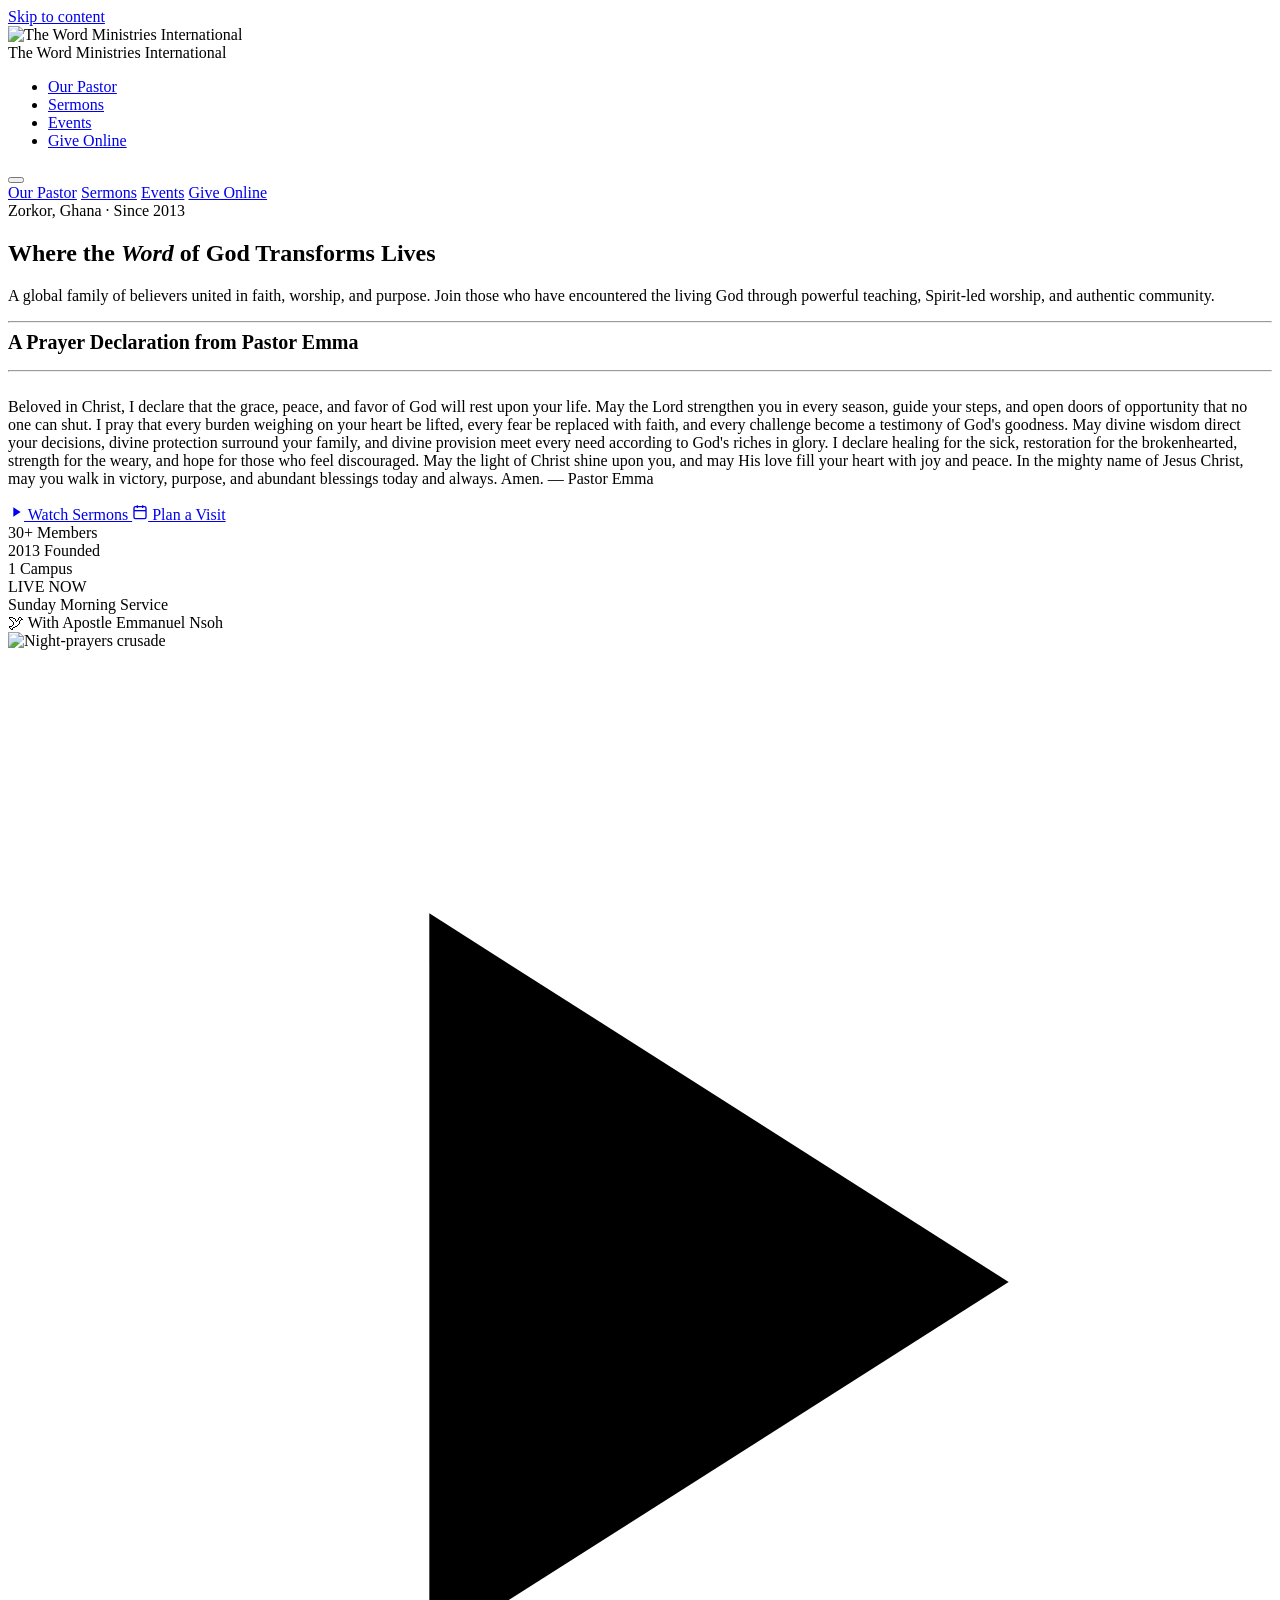
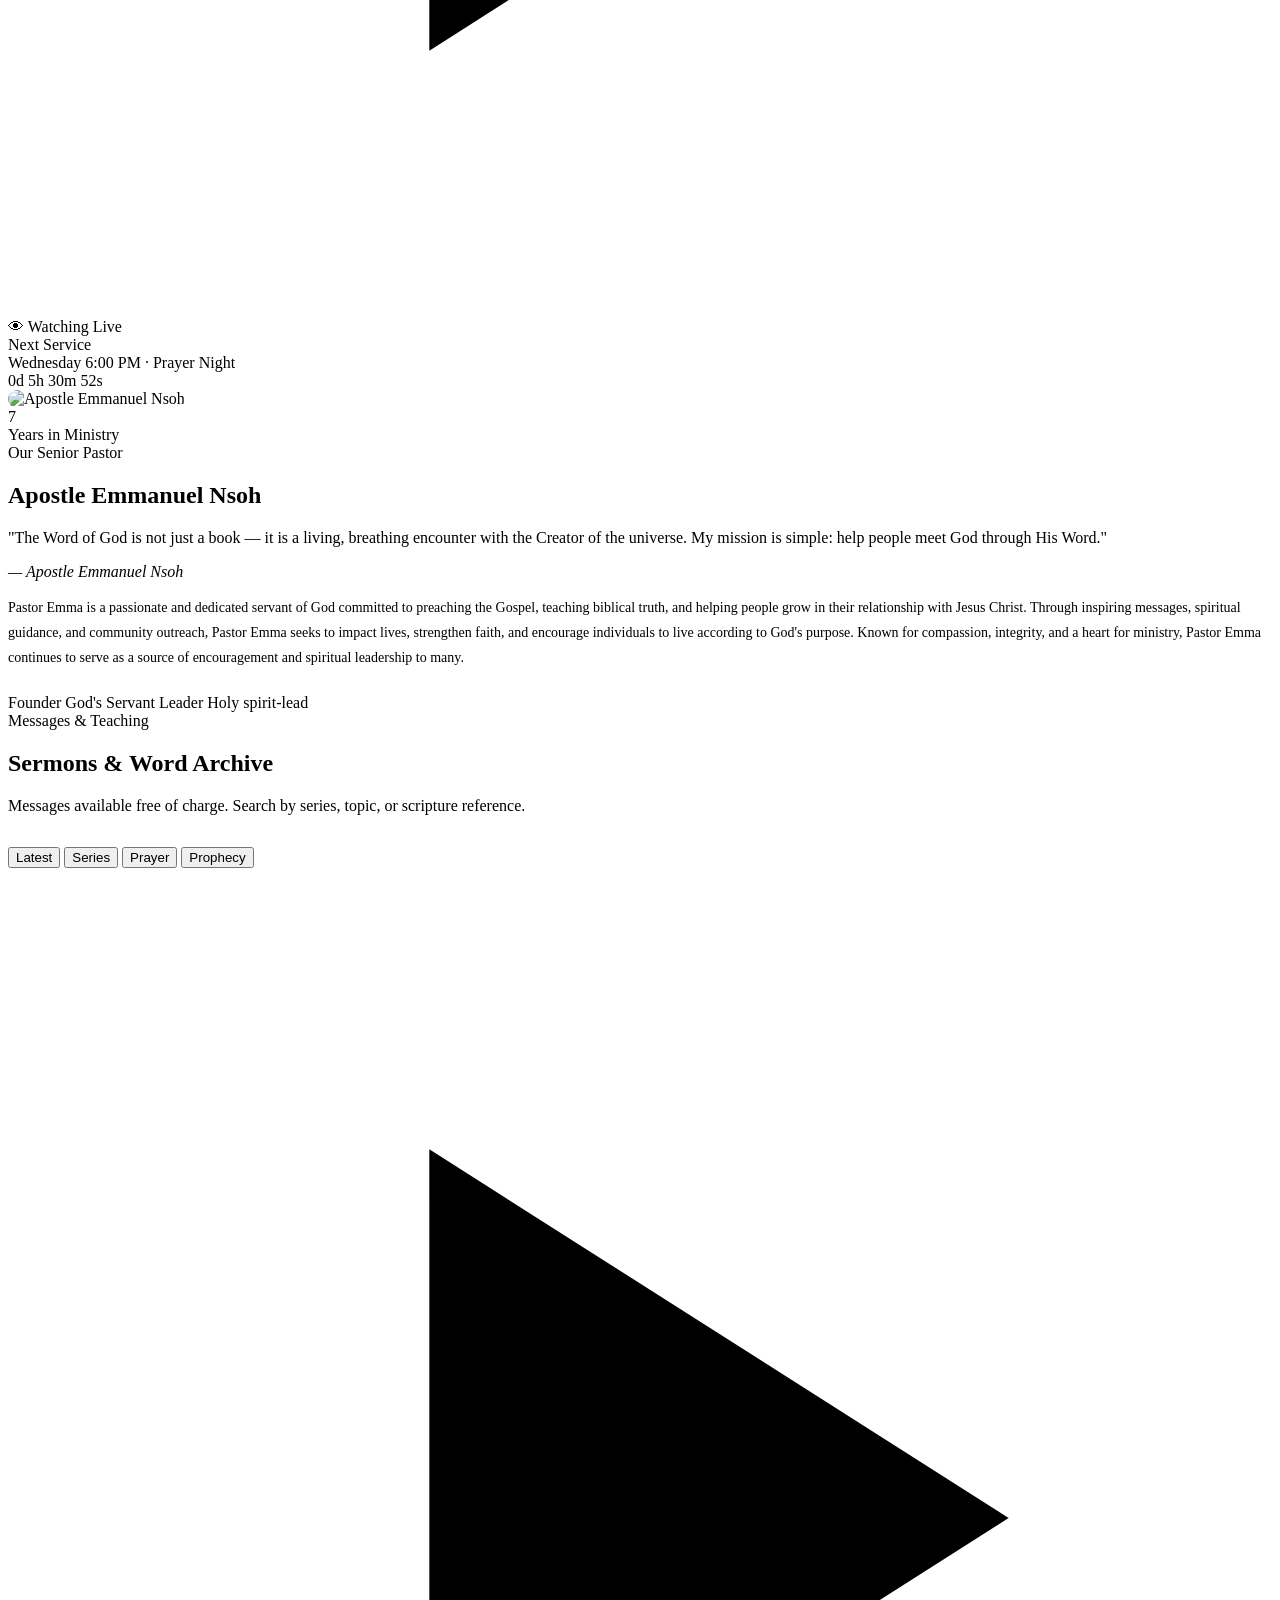
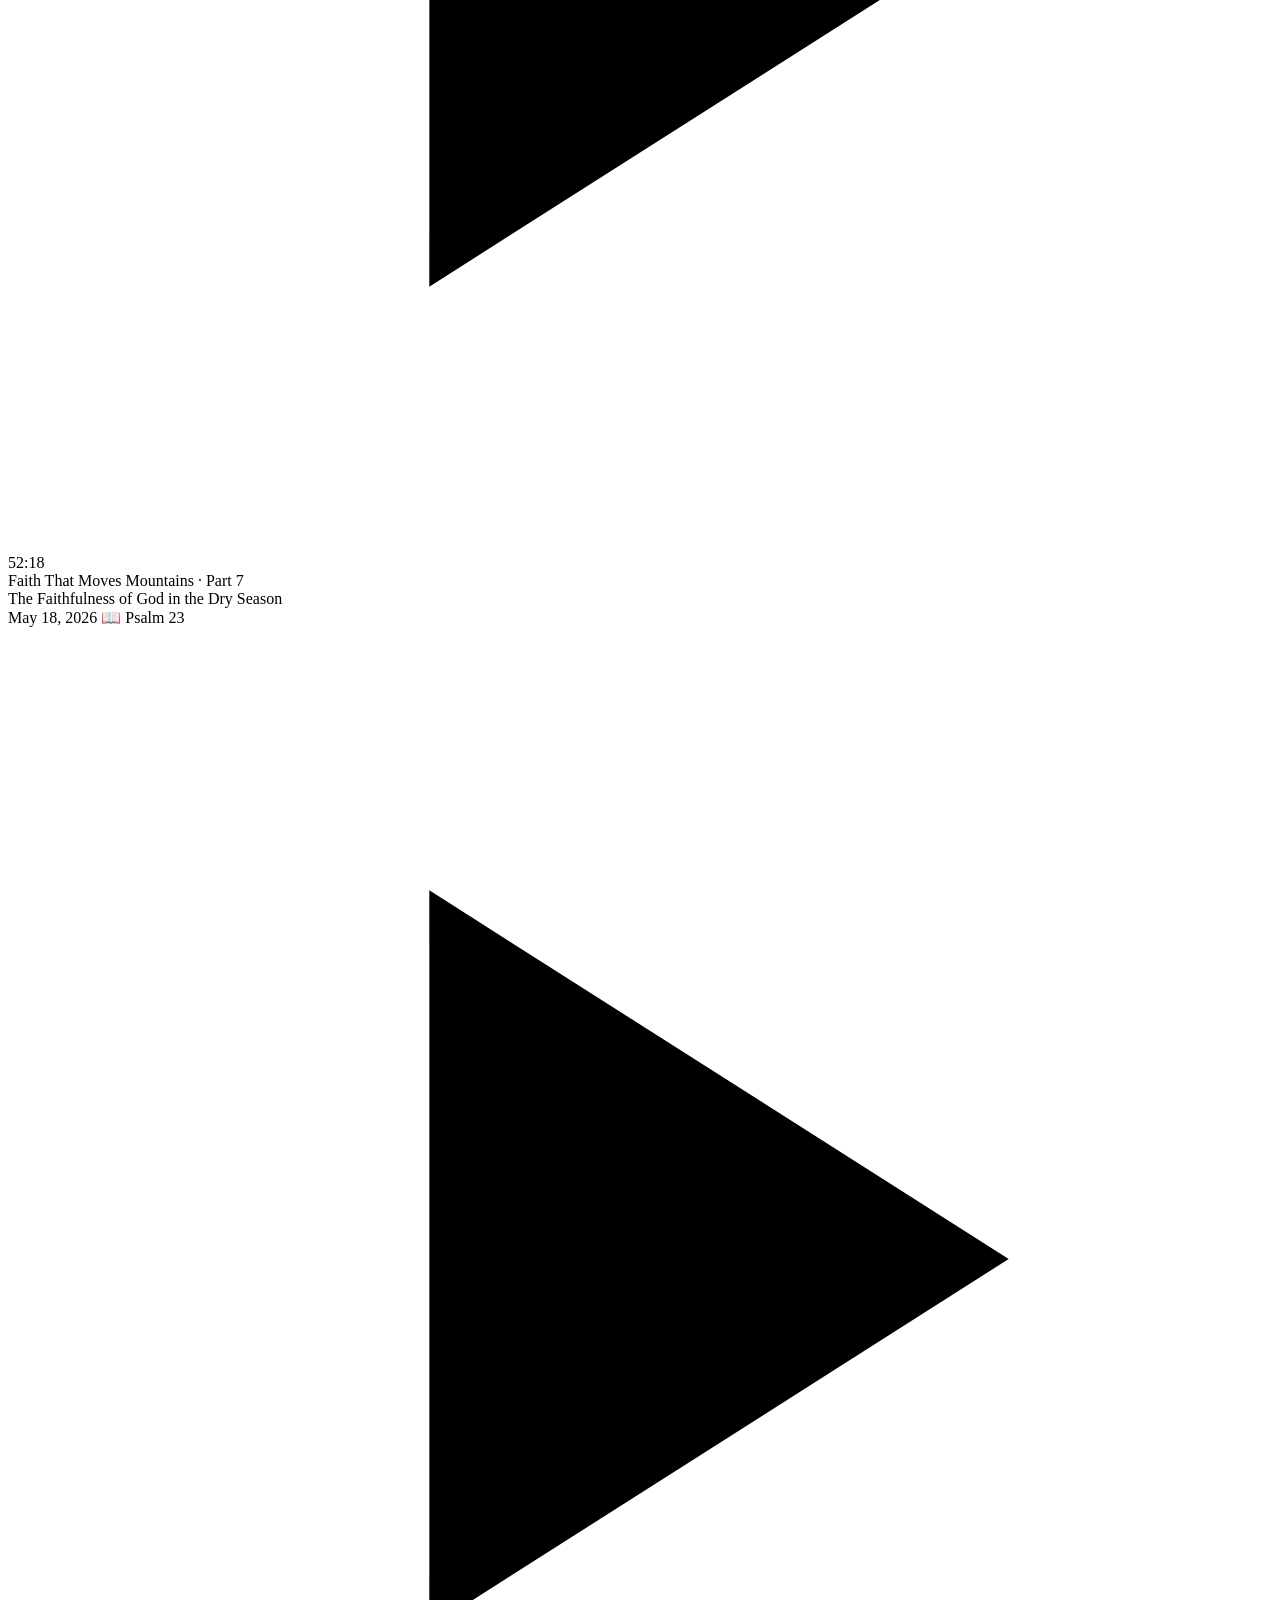
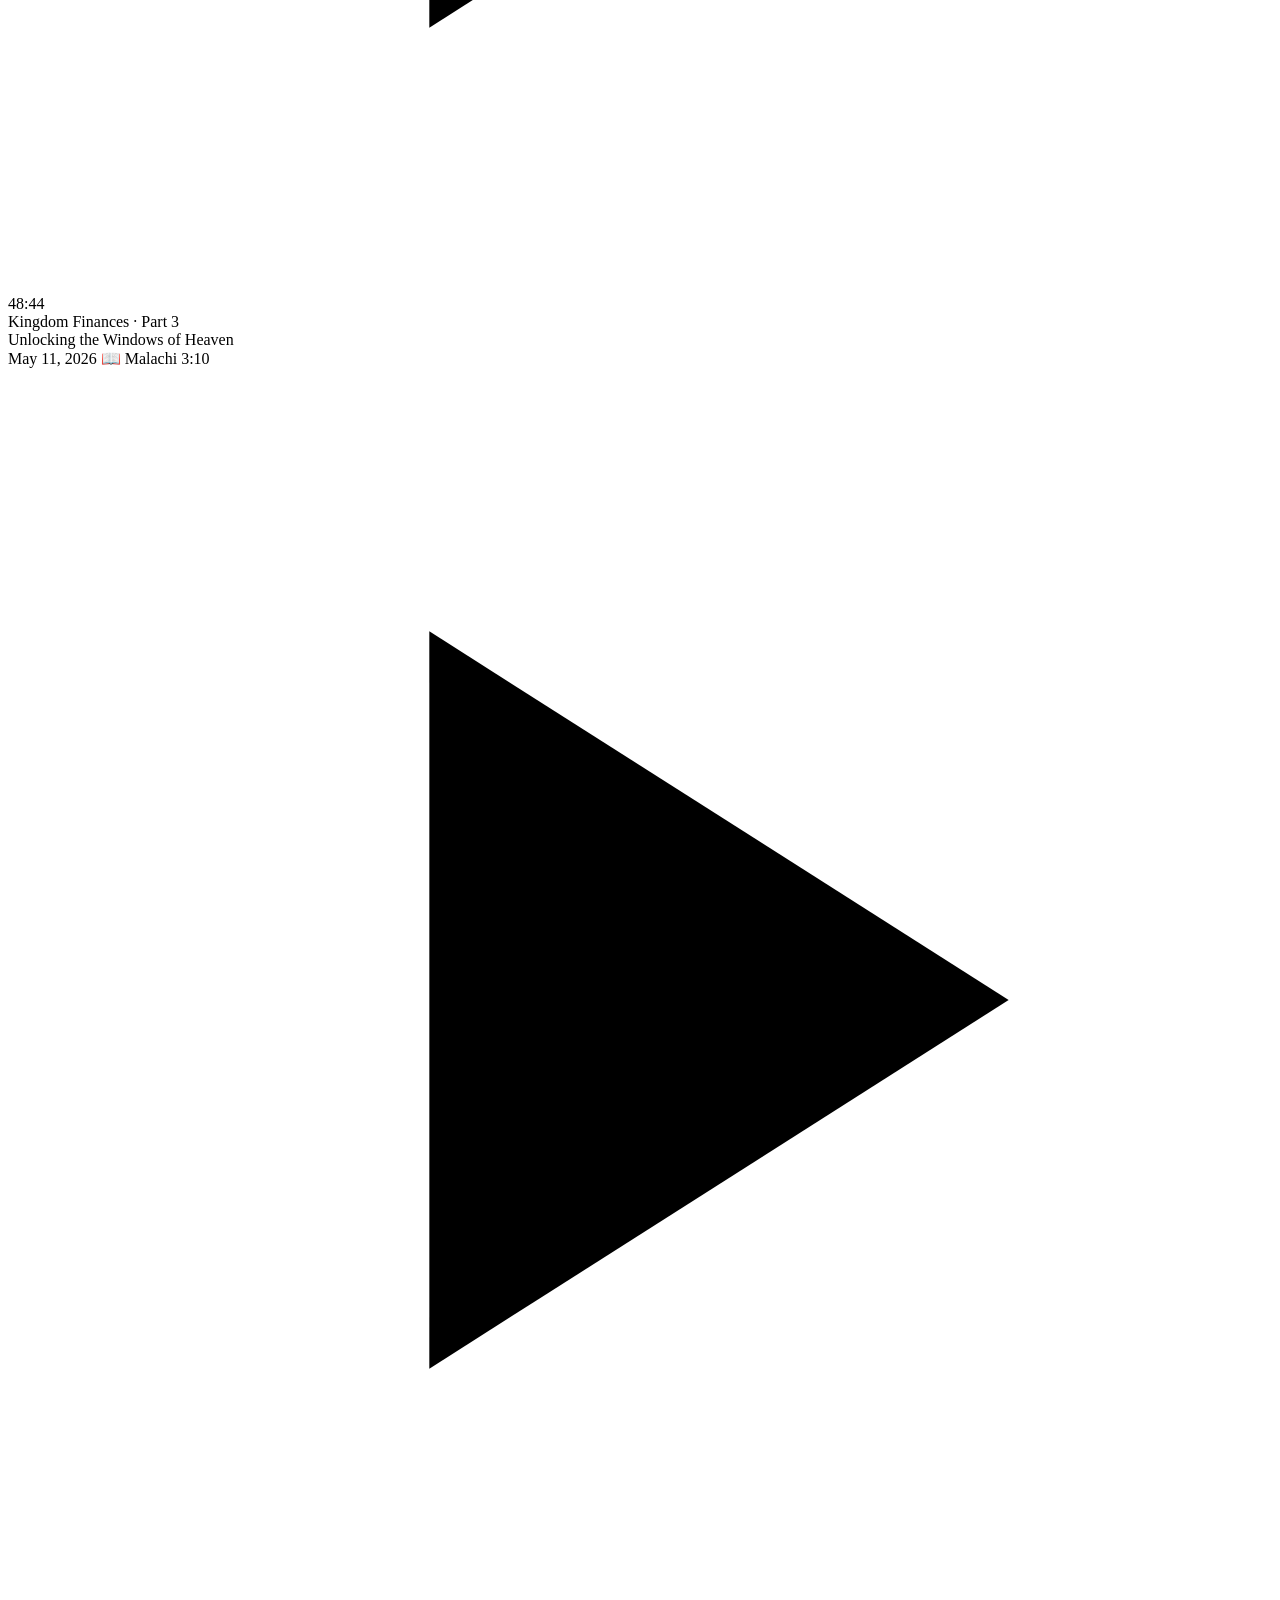
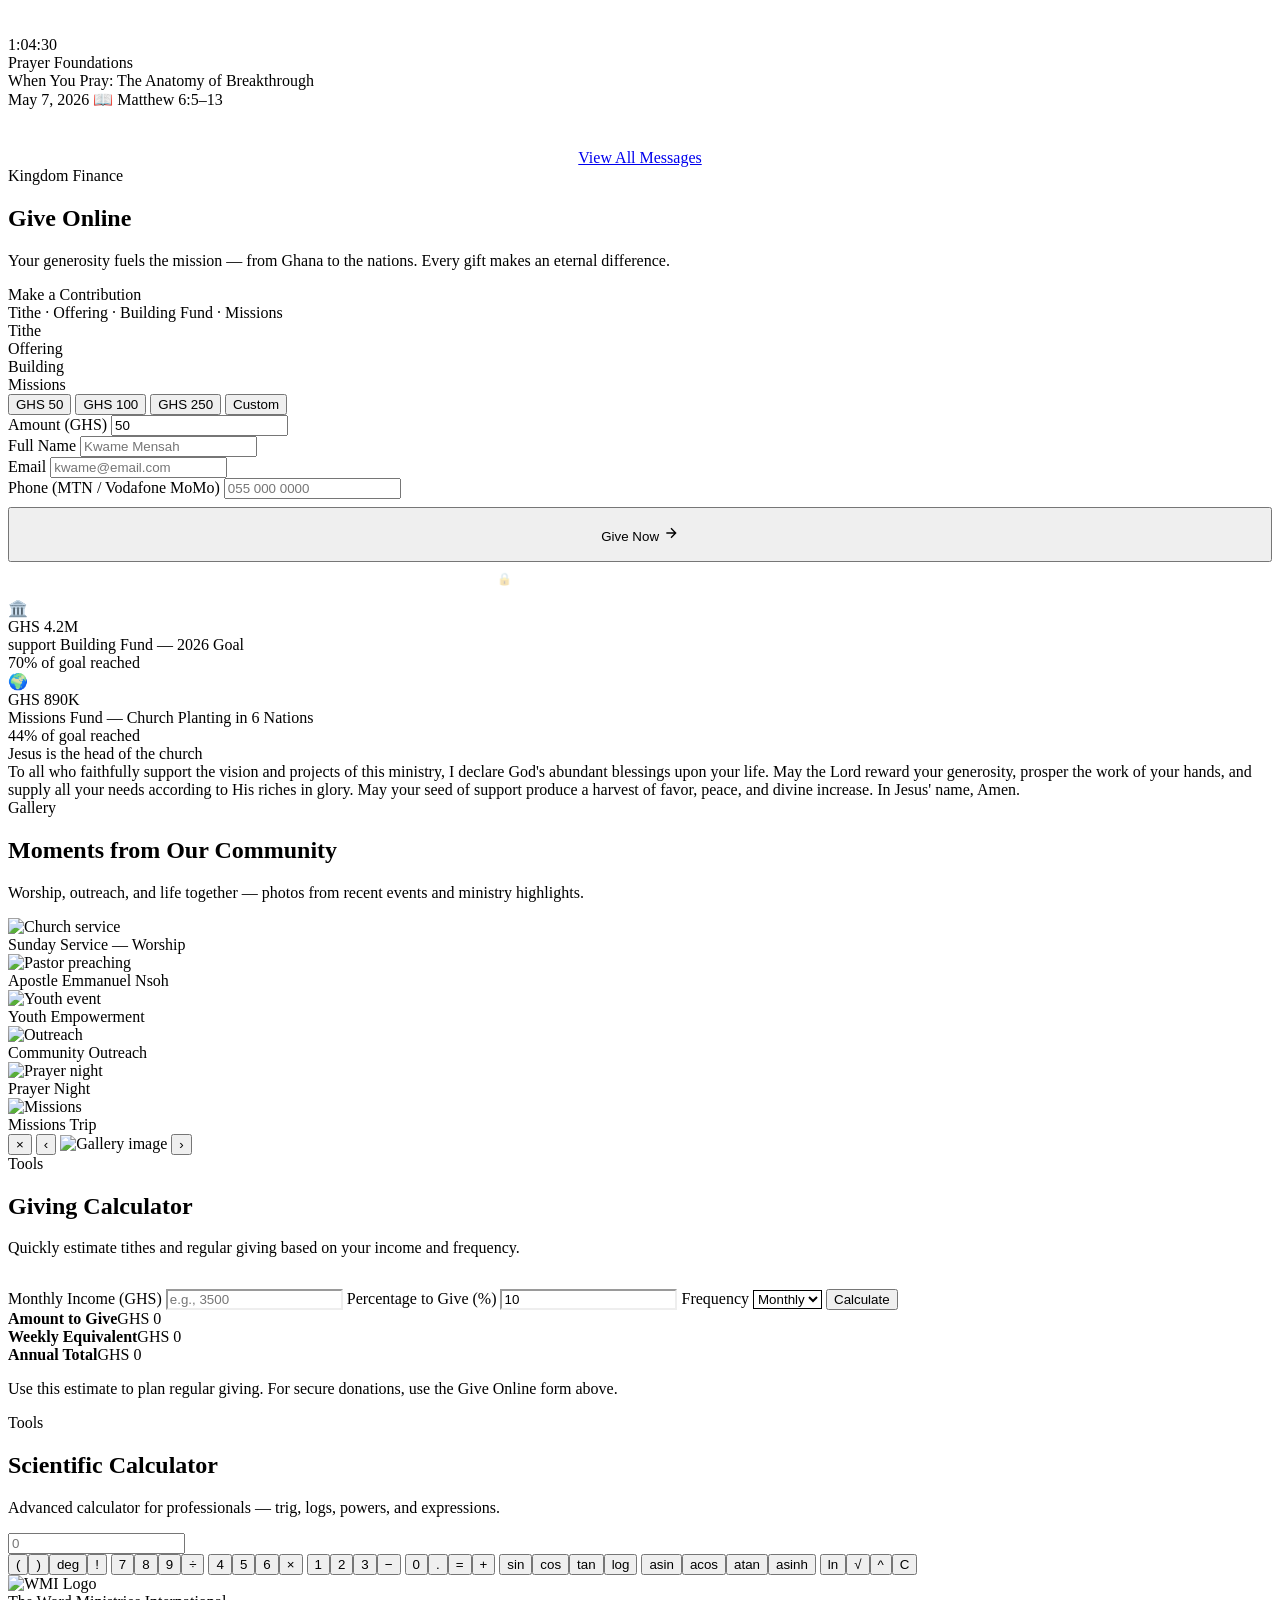
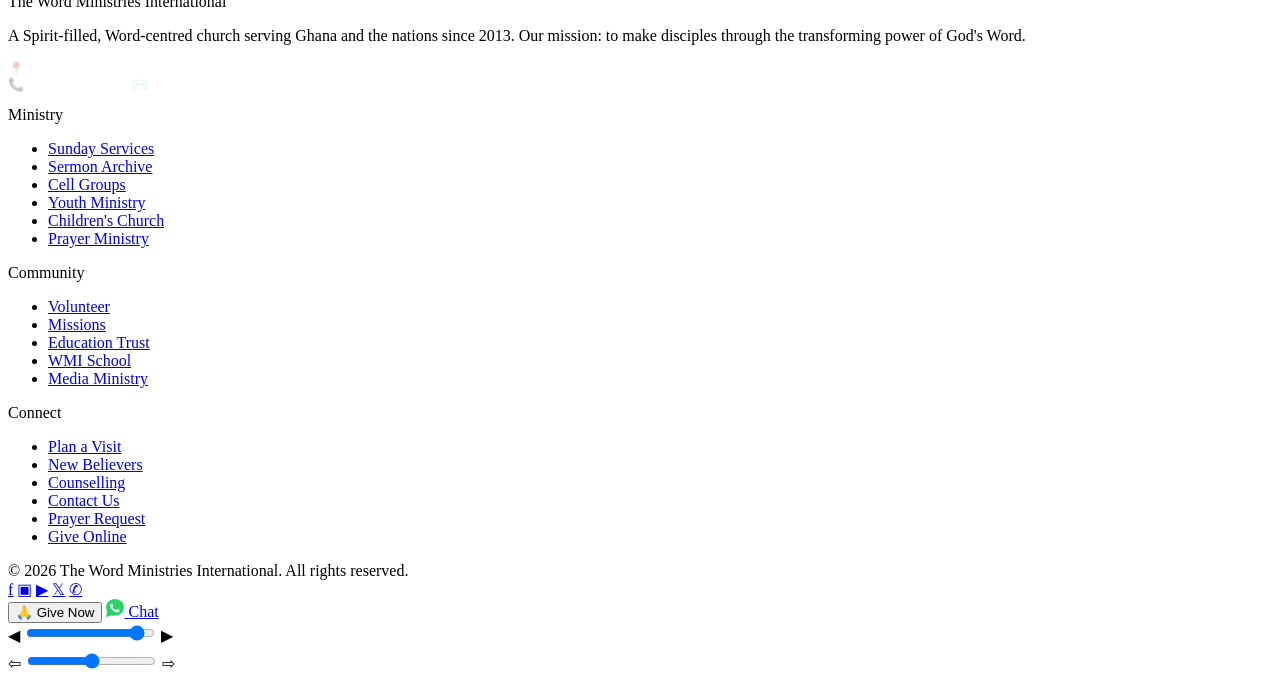
==== commit f41cebb4: "Rename The word/word-ministries-international.html to index.html" ====
--- a/index.html
+++ b/index.html
@@ -7,14 +7,41 @@
 <link rel="preconnect" href="https://fonts.googleapis.com"/>
 <link rel="preconnect" href="https://fonts.gstatic.com" crossorigin/>
 <link href="https://fonts.googleapis.com/css2?family=Cormorant+Garamond:ital,wght@0,300;0,400;0,500;0,600;0,700;1,400;1,600&family=Cinzel:wght@400;500;600;700&family=Inter:wght@300;400;500;600&display=swap" rel="stylesheet"/>
-
+<meta name="description" content="The Word Ministries International — Spirit-filled, Word-centred church in Ghana. Join live services, events, giving, and more." />
+<link rel="stylesheet" href="wordministries.css" />
+<style>
+  /* Pastor image fill */
+  .pastor-placeholder-icon {
+    font-size: unset;
+    opacity: 1;
+    width: 100%;
+    height: 100%;
+  }
+  .pastor-placeholder-icon img {
+    width: 100%;
+    height: 100%;
+    object-fit: cover;
+    object-position: top center;
+    border-radius: 14px;
+  }
+  /* Review card polish — ensure cards always look full */
+  .review-card { min-height: 160px; display: flex; flex-direction: column; justify-content: space-between; }
+  .review-text { font-family: 'Cormorant Garamond', serif; font-size: 1.15rem; line-height: 1.7; color: var(--text); margin-bottom: 1.2rem; font-style: italic; }
+  .review-name { font-size: 14px; font-weight: 600; color: var(--text); }
+  .review-location { font-size: 12px; color: var(--text-muted); }
+  /* Tighten mobile menu */
+  .mobile-menu a:last-child { border-bottom: none; }
+</style>
 </head>
 <body>
-<link rel="stylesheet" href="wordministries.css"/>
+<a class="skip-link" href="#main-content">Skip to content</a>
+
 <!-- NAVIGATION -->
 <nav id="main-nav">
   <div class="nav-logo">
-    <div class="nav-logo-icon"><img   src="imagess\WhatsApp Image 2026-04-04 at 11.30.36 AM.jpeg" alt="The Word Ministries International" class="nav-logo-image"/></div>
+    <div class="nav-logo-icon">
+      <img src="WhatsApp Image 2026-04-04 at 11.30.36 AM.jpeg" alt="The Word Ministries International" class="nav-logo-image"/>
+    </div>
     <div class="nav-logo-text">
       <span>The Word Ministries</span>
       <span>International</span>
@@ -24,24 +51,23 @@
     <li><a href="#about">Our Pastor</a></li>
     <li><a href="#sermons">Sermons</a></li>
     <li><a href="#events">Events</a></li>
-    <li><a href="#members">Members</a></li>
-    <li><a href="#history">Our Story</a></li>
     <li><a href="#give" class="nav-cta">Give Online</a></li>
   </ul>
   <button class="hamburger" onclick="toggleMenu()" aria-label="Menu">
     <span></span><span></span><span></span>
   </button>
 </nav>
+
 <div class="mobile-menu" id="mobile-menu">
   <a href="#about" onclick="closeMenu()">Our Pastor</a>
   <a href="#sermons" onclick="closeMenu()">Sermons</a>
   <a href="#events" onclick="closeMenu()">Events</a>
-  <a href="#members" onclick="closeMenu()">Members</a>
-  <a href="#history" onclick="closeMenu()">Our Story</a>
   <a href="#give" onclick="closeMenu()">Give Online</a>
 </div>
 
 <!-- HERO -->
+<div class="site-wrapper" id="site-wrapper">
+<main id="main-content">
 <section class="hero" id="home">
   <div class="hero-bg-pattern"></div>
   <div class="hero-cross"></div>
@@ -49,7 +75,26 @@
     <div>
       <div class="hero-eyebrow">Zorkor, Ghana · Since 2013</div>
       <h1>Where the <em>Word</em> of God Transforms Lives</h1>
-      <p class="hero-desc">A global family of believers united in faith, worship, and purpose. Join thousands who have encountered the living God through powerful teaching, Spirit-led worship, and authentic community.</p>
+      <p class="hero-desc">A global family of believers united in faith, worship, and purpose. Join those who have encountered the living God through powerful teaching, Spirit-led worship, and authentic community. <br>
+        <hr>
+
+       <strong style="font-size: 1.25rem; color: var(--gold-light); text-align:center;">A Prayer Declaration from Pastor Emma</strong>
+</p><hr>
+<br>
+Beloved in Christ,
+
+I declare that the grace, peace, and favor of God will rest upon your life. May the Lord strengthen you in every season, guide your steps, and open doors of opportunity that no one can shut.
+
+I pray that every burden weighing on your heart be lifted, every fear be replaced with faith, and every challenge become a testimony of God's goodness. May divine wisdom direct your decisions, divine protection surround your family, and divine provision meet every need according to God's riches in glory.
+
+I declare healing for the sick, restoration for the brokenhearted, strength for the weary, and hope for those who feel discouraged. May the light of Christ shine upon you, and may His love fill your heart with joy and peace.
+
+In the mighty name of Jesus Christ, may you walk in victory, purpose, and abundant blessings today and always.
+
+Amen.
+
+— Pastor Emma
+      </p>
       <div class="hero-actions">
         <a href="#sermons" class="btn-primary">
           <svg width="16" height="16" viewBox="0 0 24 24" fill="currentColor"><path d="M8 5v14l11-7z"/></svg>
@@ -66,12 +111,12 @@
           <span class="hero-stat-label">Members</span>
         </div>
         <div class="hero-stat">
-          <span class="hero-stat-num">1</span>
-          <span class="hero-stat-label">Nations</span>
+          <span class="hero-stat-num">2013</span>
+          <span class="hero-stat-label">Founded</span>
         </div>
         <div class="hero-stat">
           <span class="hero-stat-num">1</span>
-          <span class="hero-stat-label">Campuses</span>
+          <span class="hero-stat-label">Campus</span>
         </div>
       </div>
     </div>
@@ -83,12 +128,12 @@
         </div>
         <div class="live-card-title">Sunday Morning Service</div>
         <div class="live-card-meta">🕊 With Apostle Emmanuel Nsoh</div>
-        <div class="live-preview" onclick="alert('Live stream launching...')">
-          <div class="live-preview-bg"></div>
+        <div class="live-preview" onclick="alert('Live stream launching...')" >
+          <div class="live-preview-bg"> <img src="IMG-20260509-WA0008.jpg" alt="Night-prayers crusade"></div>
           <div class="play-btn">
-            <svg viewBox="0 0 24 24"><path d="M8 5v14l11-7z"/></svg>
+            <svg viewBox="0 0 24 24"> <path d="M8 5v14l11-7z"/></svg>
           </div>
-          <div class="live-viewers">👁 2,847 watching</div>
+          <div class="live-viewers">👁 Watching Live</div>
         </div>
         <div class="next-service">
           <div>
@@ -109,7 +154,9 @@
       <div class="pastor-portrait fade-in">
         <div class="pastor-img-frame">
           <div class="pastor-img-frame-inner">
-            <div class="pastor-placeholder-icon"> <img src="imagess\Gemini_Generated_Image_w44m5sw44m5sw44m.png" alt="pastor Emmanuel photo"> </div>
+            <div class="pastor-placeholder-icon">
+                <img loading="lazy" decoding="async" src="Gemini_Generated_Image_w44m5sw44m5sw44m.png" srcset="Gemini_Generated_Image_w44m5sw44m5sw44m.png 320w, Gemini_Generated_Image_w44m5sw44m5sw44m.png 640w, Gemini_Generated_Image_w44m5sw44m5sw44m.png 1200w" sizes="(max-width:600px) 90vw, 320px" alt="Apostle Emmanuel Nsoh">
+              </div>
           </div>
         </div>
         <div class="pastor-badge">
@@ -120,17 +167,17 @@
       <div class="fade-in">
         <div class="section-eyebrow">Our Senior Pastor</div>
         <h2 class="section-title">Apostle Emmanuel Nsoh</h2>
-        <p class="section-sub">Born in Kumasi, Ghana, Pastor Emmanuel received his call to ministry in 1996 and founded The Word Ministries International in Zorkor in 2013. His anointed teaching ministry has led to church planting and the spiritual transformation of hundreds of thousands of lives.</p>
+        <p class="section-sub"> </p>
         <div class="pastor-quote">
           <p>"The Word of God is not just a book — it is a living, breathing encounter with the Creator of the universe. My mission is simple: help people meet God through His Word."</p>
-          <cite>— Pastor Emmanuel Nsoh</cite>
-        </div>
-        <p style="color:var(--text-muted); font-size:14px; line-height:1.8; margin-bottom:1.5rem;">A graduate of the Electrical Technician Training Institute of bolgatanga, Ghana and the Asobono Bible Training Centre, Pastor Emmanuel also holds a Bible coodinator roleat ETM . He is married to Madam. Elizabith Nsoh, co-founder and Women's Ministry Director. Together they have three children and No grandchildren.</p>
+          <cite>— Apostle Emmanuel Nsoh</cite>
+        </div>
+        <p style="color:var(--text-muted); font-size:14px; line-height:1.8; margin-bottom:1.5rem;">Pastor Emma is a passionate and dedicated servant of God committed to preaching the Gospel, teaching biblical truth, and helping people grow in their relationship with Jesus Christ. Through inspiring messages, spiritual guidance, and community outreach, Pastor Emma seeks to impact lives, strengthen faith, and encourage individuals to live according to God's purpose. Known for compassion, integrity, and a heart for ministry, Pastor Emma continues to serve as a source of encouragement and spiritual leadership to many.</p>
         <div class="pastor-credentials">
-          <span class="credential-tag">Bongo senior high school</span>
-          <span class="credential-tag">Electrical Technician</span>
-          <span class="credential-tag">Teached at a private school</span>
-          <span class="credential-tag">An executive in ETM </span>
+          <span class="credential-tag">Founder</span>
+          <span class="credential-tag">God's Servant</span>
+          <span class="credential-tag">Leader</span>
+          <span class="credential-tag">Holy spirit-lead</span>
         </div>
       </div>
     </div>
@@ -142,7 +189,7 @@
   <div class="section-inner">
     <div class="section-eyebrow">Messages & Teaching</div>
     <h2 class="section-title">Sermons & Word Archive</h2>
-    <p class="section-sub" style="margin-bottom:2rem;">Over 500 messages available free of charge. Search by series, topic, or scripture reference.</p>
+    <p class="section-sub" style="margin-bottom:2rem;">Messages available free of charge. Search by series, topic, or scripture reference.</p>
     <div class="sermons-tabs">
       <button class="sermon-tab active" onclick="switchTab(this)">Latest</button>
       <button class="sermon-tab" onclick="switchTab(this)">Series</button>
@@ -152,7 +199,7 @@
     <div class="sermons-grid">
       <div class="sermon-card fade-in">
         <div class="sermon-thumb">
-          <div></div>
+          <div></div> <img src="IMG-20260509-WA0010.jpg" alt="">
           <div class="sermon-play"><svg viewBox="0 0 24 24"><path d="M8 5v14l11-7z"/></svg></div>
           <div class="sermon-duration">52:18</div>
         </div>
@@ -197,95 +244,15 @@
       </div>
     </div>
     <div style="text-align:center; margin-top:2.5rem;">
-      <a href="#" class="btn-primary" style="background:var(--purple); background:linear-gradient(135deg,var(--purple-mid),var(--purple));">
-        View All 500+ Messages
+      <a href="#" class="btn-primary" style="background:linear-gradient(135deg,var(--purple-mid),var(--purple));">
+        View All Messages
       </a>
     </div>
   </div>
 </section>
 
 <!-- EVENTS -->
-<section class="section events-section" id="events">
-  <div class="section-inner">
-    <div class="section-eyebrow" style="color:var(--gold)">Calendar & Gatherings</div>
-    <h2 class="section-title">Upcoming Events</h2>
-    <p class="section-sub">From Sunday services to international conferences — there's always something happening at The Word Ministries.</p>
-    <div class="events-grid fade-in">
-      <div class="events-calendar">
-        <div class="cal-header">
-          <button class="cal-nav" onclick="changeMonth(-1)">‹</button>
-          <div class="cal-month" id="cal-month-label">May 2026</div>
-          <button class="cal-nav" onclick="changeMonth(1)">›</button>
-        </div>
-        <div class="cal-days-header">
-          <div class="cal-day-label">S</div><div class="cal-day-label">M</div>
-          <div class="cal-day-label">T</div><div class="cal-day-label">W</div>
-          <div class="cal-day-label">T</div><div class="cal-day-label">F</div>
-          <div class="cal-day-label">S</div>
-        </div>
-        <div class="cal-grid" id="cal-grid"></div>
-      </div>
-      <div class="events-list">
-        <div class="event-card">
-          <div class="event-date-block">
-            <div class="event-day">25</div>
-            <div class="event-month">May</div>
-          </div>
-          <div>
-            <div class="event-title">Pentecost Sunday — Special Service</div>
-            <div class="event-info">
-              <span>🕗 7:00 AM & 10:30 AM</span>
-              <span>📍 Main Auditorium</span>
-            </div>
-          </div>
-          <button class="event-register">Register</button>
-        </div>
-        <div class="event-card">
-          <div class="event-date-block">
-            <div class="event-day">31</div>
-            <div class="event-month">May</div>
-          </div>
-          <div>
-            <div class="event-title">All Night Prayer & Praise (ANPP)</div>
-            <div class="event-info">
-              <span>🕙 10:00 PM – 4:00 AM</span>
-              <span>📍 Prayer Mountain</span>
-            </div>
-          </div>
-          <button class="event-register">Register</button>
-        </div>
-        <div class="event-card">
-          <div class="event-date-block">
-            <div class="event-day">14</div>
-            <div class="event-month">Jun</div>
-          </div>
-          <div>
-            <div class="event-title">International Ministers' Conference 2026</div>
-            <div class="event-info">
-              <span>🗓 Jun 14–17</span>
-              <span>📍 AICC, Accra</span>
-            </div>
-          </div>
-          <button class="event-register">Register</button>
-        </div>
-        <div class="event-card">
-          <div class="event-date-block">
-            <div class="event-day">28</div>
-            <div class="event-month">Jun</div>
-          </div>
-          <div>
-            <div class="event-title">Annual Youth Empowerment Seminar</div>
-            <div class="event-info">
-              <span>🕙 9:00 AM</span>
-              <span>📍 Youth Centre</span>
-            </div>
-          </div>
-          <button class="event-register">Register</button>
-        </div>
-      </div>
-    </div>
-  </div>
-</section>
+<!-- Events removed per request -->
 
 <!-- GIVING -->
 <section class="section giving-section" id="give">
@@ -326,7 +293,7 @@
           <input class="form-input" type="tel" placeholder="055 000 0000"/>
         </div>
         <button class="btn-primary" style="width:100%; justify-content:center; margin-top:0.5rem; padding:16px;" onclick="alert('Redirecting to secure payment...')">
-          Give GHS <span id="give-display">50</span> Now
+          Give <span id="give-display"></span> Now
           <svg width="16" height="16" viewBox="0 0 24 24" fill="none" stroke="currentColor" stroke-width="2"><path d="M5 12h14M12 5l7 7-7 7"/></svg>
         </button>
         <p style="font-size:12px; color:rgba(255,255,255,0.3); text-align:center; margin-top:10px;">🔒 Secured by SSL · Mobile Money · Card · Bank Transfer</p>
@@ -335,7 +302,7 @@
         <div class="giving-stat-card fade-in">
           <div class="giving-stat-icon">🏛️</div>
           <div class="giving-stat-value">GHS 4.2M</div>
-          <div class="giving-stat-label">Building Fund — 2026 Goal: GHS 6M</div>
+          <div class="giving-stat-label">support Building Fund — 2026 Goal </div>
           <div class="giving-progress-bar"><div class="giving-progress-fill" style="width:70%"></div></div>
           <div class="giving-progress-label">70% of goal reached</div>
         </div>
@@ -347,218 +314,115 @@
           <div class="giving-progress-label">44% of goal reached</div>
         </div>
         <div class="giving-stat-card fade-in">
-          <div class="giving-stat-icon">🎓</div>
-          <div class="giving-stat-value">312</div>
-          <div class="giving-stat-label">Scholarships awarded in 2025 through the WMI Education Trust</div>
+          <div class="giving-stat-icon"></div>
+          <div class="giving-stat-value">Jesus is the head of the church</div>
+          <div class="giving-stat-label">To all who faithfully support the vision and projects of this ministry, I declare God's abundant blessings upon your life. May the Lord reward your generosity, prosper the work of your hands, and supply all your needs according to His riches in glory. May your seed of support produce a harvest of favor, peace, and divine increase. In Jesus' name, Amen.
+</div>
         </div>
       </div>
     </div>
   </div>
 </section>
 
-<!-- MEMBERS / ATTENDANCE TRACKER -->
-<section class="section members-section" id="members">
+<!-- TESTIMONIALS -->
+<!-- Testimonials removed per request -->
+
+<!-- GALLERY -->
+<section class="section gallery-section" id="gallery">
   <div class="section-inner">
-    <div class="members-header">
-      <div>
-        <div class="section-eyebrow">Member Portal</div>
-        <h2 class="section-title">Member Directory & Attendance</h2>
-      </div>
-      <div style="display:flex; gap:10px; align-items:center;">
-        <div class="search-bar">
-          <svg width="16" height="16" viewBox="0 0 24 24" fill="none" stroke="currentColor" stroke-width="2"><circle cx="11" cy="11" r="8"/><path d="m21 21-4.35-4.35"/></svg>
-          <input type="text" placeholder="Search members..." oninput="filterMembers(this.value)"/>
-        </div>
-        <button class="btn-primary" style="padding:10px 18px;" onclick="alert('Add Member form opening...')">+ Add Member</button>
-      </div>
-    </div>
-    <!-- <!-- <div class="member-stats-row fade-in"> -->
-      <div class="member-stat">
-        <div class="member-stat-value"></div>
-        <div class="member-stat-label">Total Members</div>
-        <div class="member-stat-change">↑ + this month</div>
-      </div>
-      <div class="member-stat">
-        <div class="member-stat-value"></div>
-        <div class="member-stat-label">Avg. Sunday Attendance</div>
-        <div class="member-stat-change">↑ +% vs last month</div>
-      </div>
-      <div class="member-stat">
-        <div class="member-stat-value"></div>
-        <div class="member-stat-label">New Members — 2026</div>
-        <div class="member-stat-change">↑ On track </div>
-      </div>
-      <div class="member-stat">
-        <div class="member-stat-value">%</div>
-        <div class="member-stat-label">Retention Rate</div>
-        <div class="member-stat-change">↑ +% vs 2025</div>
-      </div>
-    </div>
-    <div class="attendance-chart fade-in">
-      <div class="chart-header">
-        <div class="chart-title"></div>
-        <div style="font-size:13px; color:var(--text-muted);"></div>
-      </div>
-      <div class="chart-bars" id="attendance-chart"></div>
-    </div>
-    <div style="overflow-x:auto;">
-      <table class="members-table" id="members-table">
-        <thead>
-          <tr>
-            <th>Name</th>
-            <th>id</th>
-            <th>state</th>
-            <th>Date</th>
-            <th></th>
-            <th></th>
-            <th></th>
-          </tr>
-        </thead>
-        <tbody id="members-tbody"></tbody>
-      </table>
-    </div>
+    <div class="section-eyebrow">Gallery</div>
+    <h2 class="section-title">Moments from Our Community</h2>
+    <p class="section-sub">Worship, outreach, and life together — photos from recent events and ministry highlights.</p>
+    <div class="gallery-grid" id="gallery-grid" aria-live="polite">
+      <div class="gallery-item" tabindex="0">
+        <img loading="lazy" decoding="async" src="imagess/WhatsApp Image 2026-04-04 at 11.30.36 AM.jpeg" srcset="imagess/WhatsApp Image 2026-04-04 at 11.30.36 AM.jpeg 320w, imagess/WhatsApp Image 2026-04-04 at 11.30.36 AM.jpeg 640w, imagess/WhatsApp Image 2026-04-04 at 11.30.36 AM.jpeg 1200w" sizes="(max-width:600px) 90vw, 320px" alt="Church service" />
+        <div class="gallery-caption">Sunday Service — Worship</div>
+      </div>
+      <div class="gallery-item" tabindex="0">
+        <img loading="lazy" decoding="async" src="Gemini_Generated_Image_w44m5sw44m5sw44m.png" srcset="Gemini_Generated_Image_w44m5sw44m5sw44m.png 320w, Gemini_Generated_Image_w44m5sw44m5sw44m.png 640w, Gemini_Generated_Image_w44m5sw44m5sw44m.png 1200w" sizes="(max-width:600px) 90vw, 320px" alt="Pastor preaching" />
+        <div class="gallery-caption">Apostle Emmanuel Nsoh</div>
+      </div>
+      <div class="gallery-item" tabindex="0">
+        <img loading="lazy" decoding="async" src="imagess/WhatsApp Image 2026-04-04 at 11.30.36 AM.jpeg" srcset="imagess/WhatsApp Image 2026-04-04 at 11.30.36 AM.jpeg 320w, imagess/WhatsApp Image 2026-04-04 at 11.30.36 AM.jpeg 640w, imagess/WhatsApp Image 2026-04-04 at 11.30.36 AM.jpeg 1200w" sizes="(max-width:600px) 90vw, 320px" alt="Youth event" />
+        <div class="gallery-caption">Youth Empowerment</div>
+      </div>
+      <div class="gallery-item" tabindex="0">
+        <img loading="lazy" decoding="async" src="Gemini_Generated_Image_w44m5sw44m5sw44m.png" srcset="Gemini_Generated_Image_w44m5sw44m5sw44m.png 320w, Gemini_Generated_Image_w44m5sw44m5sw44m.png 640w, Gemini_Generated_Image_w44m5sw44m5sw44m.png 1200w" sizes="(max-width:600px) 90vw, 320px" alt="Outreach" />
+        <div class="gallery-caption">Community Outreach</div>
+      </div>
+      <div class="gallery-item" tabindex="0">
+        <img loading="lazy" decoding="async" src="imagess/WhatsApp Image 2026-04-04 at 11.30.36 AM.jpeg" srcset="imagess/WhatsApp Image 2026-04-04 at 11.30.36 AM.jpeg 320w, imagess/WhatsApp Image 2026-04-04 at 11.30.36 AM.jpeg 640w, imagess/WhatsApp Image 2026-04-04 at 11.30.36 AM.jpeg 1200w" sizes="(max-width:600px) 90vw, 320px" alt="Prayer night" />
+        <div class="gallery-caption">Prayer Night</div>
+      </div>
+      <div class="gallery-item" tabindex="0">
+        <img loading="lazy" decoding="async" src="Gemini_Generated_Image_w44m5sw44m5sw44m.png" srcset="Gemini_Generated_Image_w44m5sw44m5sw44m.png 320w, Gemini_Generated_Image_w44m5sw44m5sw44m.png 640w, Gemini_Generated_Image_w44m5sw44m5sw44m.png 1200w" sizes="(max-width:600px) 90vw, 320px" alt="Missions" />
+        <div class="gallery-caption">Missions Trip</div>
+      </div>
+    </div>
+  </div>
+    <div class="lightbox" id="lightbox" role="dialog" aria-modal="true" aria-hidden="true" tabindex="-1">
+    <button class="lightbox-close" id="lightbox-close" aria-label="Close image">×</button>
+    <button class="lightbox-prev" id="lightbox-prev" aria-label="Previous image">‹</button>
+    <img id="lightbox-img" alt="Gallery image"/>
+    <button class="lightbox-next" id="lightbox-next" aria-label="Next image">›</button>
+    <div class="lightbox-caption" id="lightbox-caption"></div>
   </div>
 </section>
 
-<!-- REVIEWS -->
-<section class="section reviews-section" id="reviews">
+<!-- GIVING CALCULATOR -->
+<section class="section calculator-section" id="calculator">
   <div class="section-inner">
-    <div class="section-eyebrow">Testimonials</div>
-    <h2 class="section-title">What Our Members Say</h2>
-    <p class="section-sub">Thousands of lives transformed through the power of God's Word.</p>
-    <div class="reviews-grid">
-      <div class="review-card fade-in">
-        <div class="review-stars">★★★★★</div>
-        <!-- <div class="review-text">"I came to WMI broken, jobless, and hopeless. Through the Word teaching and the prayer community here, my entire life was turned around in 18 months. I'm a testimony of what God can do."</div> -->
-        <div class="review-author">
-          <div class="review-avatar" style="background:#EDE6FF; color:#6B42B8;"></div>
-          <div>
-            <div class="review-name"></div>
-            <div class="review-location"></div>
-          </div>
-        </div>
-      </div>
-      <div class="review-card fade-in">
-        <div class="review-stars">★★★★★</div>
-        <!-- <div class="review-text">"Pastor Emmanuel's teaching is unlike anything I've ever experienced. The depth of the Word, combined with the practical application — this church changed my family forever."</div> -->
-        <div class="review-author">
-          <div class="review-avatar" style="background:#F5DFA0; color:#7A5A18;">AA</div>
-          <div>
-            <!-- <div class="review-name">Abena Amoah-Darko</div> -->
-            <!-- <div class="review-location">Tema Campus · Member since 2021</div> -->
-          </div>
-        </div>
-      </div>
-      <div class="review-card fade-in">
-        <div class="review-stars">★★★★★</div>
-        <!-- <div class="review-text">"I watch the live stream every Sunday from London. WMI feels more like home than any church I've attended here. The online community is warm, real, and deeply committed."</div> -->
-        <div class="review-author">
-          <div class="review-avatar" style="background:#DCFCE7; color:#166534;">EM</div>
-          <div>
-            <!-- <div class="review-name">Emmanuel Mensah</div> -->
-            <!-- <div class="review-location">Online Campus · UK</div> -->
-          </div>
-        </div>
-      </div>
-      <div class="review-card fade-in">
-        <div class="review-stars">★★★★★</div>
-        <!-- <div class="review-text">"The youth ministry here is extraordinary. My teenage children are on fire for God — they look forward to church every week. That alone is worth everything."</div> -->
-        <div class="review-author">
-          <div class="review-avatar" style="background:#EDE6FF; color:#4A2D8A;">GN</div>
-          <div>
-            <!-- <div class="review-name">Grace Nkrumah</div> -->
-            <!-- <div class="review-location">Kumasi Campus · Member since 2022</div> -->
-          </div>
-        </div>
-      </div>
-      <div class="review-card fade-in">
-        <div class="review-stars">★★★★★</div>
-        <!-- <div class="review-text">"From Nigeria to Ghana — I relocated specifically to be near this church. People thought I was crazy. Two years later, I'm ordained and leading my own cell group. Never looked back."</div> -->
-        <div class="review-author">
-          <div class="review-avatar" style="background:#FEE2E2; color:#991B1B;">B</div>
-          <div>
-            <!-- <div class="review-name">Olumide Adeyemi</div> -->
-            <!-- <div class="review-location">Accra Main Campus · From Lagos</div> -->
-          </div>
-        </div>
-      </div>
-      <div class="review-card fade-in">
-        <div class="review-stars">★★★★★</div>
-        <!-- <div class="review-text">"The scholarship I received through WMI put me through nursing school. I now serve as the head of their medical missions team. The generosity of this church is breathtaking."</div> -->
-        <div class="review-author">
-          <div class="review-avatar" style="background:#DBEAFE; color:#1E40AF;">A</div>
-          <div>
-            <!-- <div class="review-name">Ama Boateng</div> -->
-            <!-- <div class="review-location">Tema Campus · Missions Team</div> -->
-          </div>
-        </div>
+    <div class="section-eyebrow">Tools</div>
+    <h2 class="section-title">Giving Calculator</h2>
+    <p class="section-sub">Quickly estimate tithes and regular giving based on your income and frequency.</p>
+    <div class="calc-grid">
+      <div class="calc-card">
+        <label class="form-label">Monthly Income (GHS)</label>
+        <input class="form-input" type="number" id="calc-income" placeholder="e.g., 3500" style="background:var(--cream2); border-color:var(--border); color:var(--text);"/>
+        <label class="form-label" style="margin-top:0.75rem">Percentage to Give (%)</label>
+        <input class="form-input" type="number" id="calc-percent" value="10" style="background:var(--cream2); border-color:var(--border); color:var(--text);"/>
+        <label class="form-label" style="margin-top:0.75rem">Frequency</label>
+        <select class="form-input" id="calc-frequency" style="background:var(--cream2); border-color:var(--border); color:var(--text);">
+          <option value="monthly">Monthly</option>
+          <option value="weekly">Weekly</option>
+          <option value="annual">Annual</option>
+        </select>
+        <button class="btn-primary" id="calc-run" style="margin-top:1rem">Calculate</button>
+      </div>
+      <div class="calc-results">
+        <div class="result-row"><strong>Amount to Give</strong><span id="result-amount">GHS 0</span></div>
+        <div class="result-row"><strong>Weekly Equivalent</strong><span id="result-weekly">GHS 0</span></div>
+        <div class="result-row"><strong>Annual Total</strong><span id="result-annual">GHS 0</span></div>
+        <p class="section-sub" style="margin-top:1rem">Use this estimate to plan regular giving. For secure donations, use the Give Online form above.</p>
       </div>
     </div>
   </div>
 </section>
 
-<!-- CHURCH HISTORY -->
-<section class="section history-section" id="history">
+<!-- SCIENTIFIC CALCULATOR FOR PROFESSIONALS -->
+<section class="section sci-calculator-section" id="sci-calculator">
   <div class="section-inner">
-    <div class="section-eyebrow" style="color:var(--gold)">Our Heritage</div>
-    <h2 class="section-title">The Story of The Word Ministries</h2>
-    <p class="section-sub">From a living room meeting of 12 people to a global movement touching 26 nations.</p>
-    <div style="display:grid; grid-template-columns:1fr 1fr; gap:3rem; margin-top:1rem;">
-      <div class="timeline fade-in">
-        <!-- <!-- <div class="timeline-item"> -->
-          <div class="timeline-dot"></div>
-          <!-- <div class="timeline-year">1996</div>
-          <div class="timeline-title">The Call</div>
-          <div class="timeline-desc"> Apostle Emmanuel  receives a divine call to ministry during a prayer retreat in the Ashanti Region. He begins leading Bible studies in his university dormitory.</div> -->
-        </div> -->
-        <div class="timeline-item">
-          <div class="timeline-dot"></div>
-          <!-- <div class="timeline-year">1998</div>
-          <div class="timeline-title">The Founding</div> -->
-          <!-- <div class="timeline-desc">The Word Ministries International is officially established in Zorkor with 12 founding members meeting in a school class room. By the end of the year, attendance grows to 30+.</div> -->
-        </div>
-        <div class="timeline-item">
-          <div class="timeline-dot"></div>
-          <!-- <div class="timeline-year">2003</div> -->
-          <!-- <div class="timeline-title">First Auditorium</div> -->
-          <!-- <div class="timeline-desc">A 1,500-seat auditorium is dedicated in East Legon after a miraculous land acquisition. The congregation has grown to over 3,000 registered members.</div> -->
-        </div>
-        <div class="timeline-item">
-        <!----<div class="timeline-dot"></div>
-          <div class="timeline-year">2007</div>
-          <div class="timeline-title">International Expansion</div>
-          <div class="timeline-desc">WMI plants its first international branch in London, UK. A TV broadcast ministry begins, reaching 11 African nations through satellite television.</div>
-        </div>
-      </div>
-      <div class="timeline fade-in">
-        <div class="timeline-item">
-          <div class="timeline-dot"></div>
-          <div class="timeline-year">2011</div>
-          <div class="timeline-title">Education Trust Launched</div>
-          <div class="timeline-desc">The WMI Education Trust is established, awarding its first 45 university scholarships to children from the congregation's lower-income families.</div>
-        </div>
-        <div class="timeline-item">
-          <div class="timeline-dot"></div>
-          <div class="timeline-year">2015</div>
-          <div class="timeline-title">10,000 Members</div>
-          <div class="timeline-desc">WMI celebrates a landmark 10,000 registered members across Ghana. The Kumasi and Tema campuses are opened to accommodate the growth.</div>
-        </div>
-        <div class="timeline-item">
-          <div class="timeline-dot"></div>
-          <div class="timeline-year">2020</div>
-          <div class="timeline-title">Digital Church Launch</div>
-          <div class="timeline-desc">During the global pandemic, WMI launches a full digital church experience with live streaming, online prayer, and virtual small groups — reaching over 50,000 unique viewers weekly.</div>
-        </div>
-        <div class="timeline-item">
-          <div class="timeline-dot"></div>
-          <div class="timeline-year">2026</div>
-          <div class="timeline-title">New Sanctuary Project</div>
-          <div class="timeline-desc">Groundbreaking ceremony for the 15,000-seat Global Worship Centre — the largest single church auditorium in West Africa. Construction ongoing with dedication planned for 2028.</div>
-        </div>
+    <div class="section-eyebrow">Tools</div>
+    <h2 class="section-title">Scientific Calculator</h2>
+    <p class="section-sub">Advanced calculator for professionals — trig, logs, powers, and expressions.</p>
+    <div class="sci-calc">
+      <input type="text" id="sci-display" class="sci-display" placeholder="0" readonly />
+      <div class="sci-buttons">
+        <button data-val="(">(</button><button data-val=")">)</button><button id="sci-deg" data-deg="true">deg</button><button id="sci-factorial">!</button>
+        <button data-val="7">7</button><button data-val="8">8</button><button data-val="9">9</button><button data-val="/">÷</button>
+        <button data-val="4">4</button><button data-val="5">5</button><button data-val="6">6</button><button data-val="*">×</button>
+        <button data-val="1">1</button><button data-val="2">2</button><button data-val="3">3</button><button data-val="-">−</button>
+        <button data-val="0">0</button><button data-val=".">.</button><button id="sci-equals">=</button><button data-val="+">+</button>
+        <button data-fn="sin">sin</button><button data-fn="cos">cos</button><button data-fn="tan">tan</button><button data-fn="log">log</button>
+        <button data-fn="asin">asin</button><button data-fn="acos">acos</button><button data-fn="atan">atan</button><button data-fn="asinh">asinh</button>
+        <button data-fn="ln">ln</button><button data-fn="sqrt">√</button><button data-fn="pow">^</button><button id="sci-clear">C</button>
       </div>
     </div>
   </div>
 </section>
+
+  </main>
+</div>
 
 <!-- FOOTER -->
 <footer>
@@ -566,7 +430,9 @@
     <div class="footer-grid">
       <div>
         <div class="nav-logo">
-          <div class="nav-logo-icon">W</div>
+          <div class="nav-logo-icon">
+            <img loading="lazy" decoding="async" src="WhatsApp Image 2026-04-04 at 11.30.36 AM.jpeg" alt="WMI Logo" class="nav-logo-image"/>
+          </div>
           <div class="nav-logo-text">
             <span>The Word Ministries</span>
             <span>International</span>
@@ -589,7 +455,6 @@
       <div>
         <div class="footer-col-title">Community</div>
         <ul class="footer-links">
-          <li><a href="#">Member Portal</a></li>
           <li><a href="#">Volunteer</a></li>
           <li><a href="#">Missions</a></li>
           <li><a href="#">Education Trust</a></li>
@@ -605,7 +470,7 @@
           <li><a href="#">Counselling</a></li>
           <li><a href="#">Contact Us</a></li>
           <li><a href="#">Prayer Request</a></li>
-          <li><a href="#">Give Online</a></li>
+          <li><a href="#give">Give Online</a></li>
         </ul>
       </div>
     </div>
@@ -627,6 +492,256 @@
   🙏 Give Now
 </button>
 
-<script src="scripts\wordministries.js"></script>
+<!-- Floating WhatsApp button -->
+<a class="float-whatsapp" href="https://wa.me/233547373442?text=Hello%20The%20Word%20Ministries" target="_blank" rel="noopener noreferrer" aria-label="Chat on WhatsApp">
+  <span class="wa-icon" aria-hidden="true">
+    <!-- simple inline WhatsApp SVG -->
+    <svg width="18" height="18" viewBox="0 0 24 24" fill="none" xmlns="http://www.w3.org/2000/svg"><path d="M20.52 3.48A11.86 11.86 0 0012 0C5.373 0 .08 4.97.08 11.11c0 1.96.51 3.86 1.48 5.58L0 24l7.7-2.01A11.98 11.98 0 0012 22c6.627 0 11.92-4.97 11.92-11.11 0-2.97-1.17-5.76-3.4-7.41z" fill="#25D366"/><path d="M17.1 14.28c-.3-.15-1.78-.87-2.06-.97-.28-.1-.48-.15-.68.15-.2.3-.78.97-.95 1.17-.17.2-.34.22-.63.07-.3-.15-1.27-.47-2.42-1.49-.89-.8-1.49-1.78-1.67-2.08-.17-.31-.02-.48.13-.63.14-.14.3-.36.45-.54.15-.18.2-.3.3-.5.1-.2 0-.38-.02-.53-.02-.15-.68-1.64-.94-2.25-.25-.58-.5-.5-.68-.51l-.58-.01c-.2 0-.53.07-.81.36-.28.29-1.07 1.05-1.07 2.56 0 1.5 1.1 2.95 1.26 3.16.16.2 2.18 3.32 5.28 4.66 3.1 1.34 3.1.9 3.66.84.57-.06 1.85-.75 2.11-1.48.26-.73.26-1.36.18-1.48-.08-.12-.28-.2-.58-.35z" fill="#fff"/></svg>
+  </span>
+  <span class="wa-label">Chat</span>
+</a>
+
+<!-- Slider to adjust floating button horizontal position (small screens) -->
+<div class="float-position-slider" id="float-position-slider" aria-hidden="false">
+  <span class="slider-icon">◀</span>
+  <input id="float-slider" type="range" min="6" max="94" value="86" aria-label="Adjust floating button position" />
+  <span class="slider-icon">▶</span>
+</div>
+
+<!-- Slider to adjust whole-site horizontal offset (small screens) -->
+<div class="float-position-slider" id="site-position-slider" aria-hidden="false" style="margin-top:6px;">
+  <span class="slider-icon">⇦</span>
+  <input id="site-slider" type="range" min="-20" max="20" value="0" aria-label="Adjust site horizontal offset" />
+  <span class="slider-icon">⇨</span>
+</div>
+
+<script>
+// Mobile menu
+function toggleMenu() {
+  document.getElementById('mobile-menu').classList.toggle('open');
+}
+function closeMenu() {
+  document.getElementById('mobile-menu').classList.remove('open');
+}
+
+// Sermon tabs
+function switchTab(btn) {
+  document.querySelectorAll('.sermon-tab').forEach(t => t.classList.remove('active'));
+  btn.classList.add('active');
+}
+
+// Giving type
+function setGiveType(el) {
+  document.querySelectorAll('.give-type').forEach(t => t.classList.remove('active'));
+  el.classList.add('active');
+}
+
+// Amount presets
+function setAmount(btn) {
+  document.querySelectorAll('.amount-preset').forEach(b => b.classList.remove('active'));
+  btn.classList.add('active');
+  const txt = btn.textContent.replace('GHS ', '').trim();
+  const input = document.getElementById('give-amount');
+  const display = document.getElementById('give-display');
+  if (txt === 'Custom') { input.value = ''; input.focus(); display.textContent = '...'; }
+  else { input.value = txt; display.textContent = txt; }
+}
+document.getElementById('give-amount').addEventListener('input', function() {
+  document.getElementById('give-display').textContent = this.value || '0';
+});
+
+// Countdown to next Sunday service
+(function initCountdown() {
+  const el = document.getElementById('countdown');
+  if (!el) return;
+  function update() {
+    const now = new Date();
+    const next = new Date(now);
+    next.setDate(now.getDate() + (7 - now.getDay()) % 7 || 7);
+    next.setHours(10, 0, 0, 0);
+    if (next <= now) next.setDate(next.getDate() + 7);
+    const diff = next - now;
+    const d = Math.floor(diff / 86400000);
+    const h = Math.floor((diff % 86400000) / 3600000);
+    const m = Math.floor((diff % 3600000) / 60000);
+    const s = Math.floor((diff % 60000) / 1000);
+    el.textContent = `${d}d ${h}h ${m}m ${s}s`;
+  }
+  update();
+  setInterval(update, 1000);
+})();
+
+// Giving calculator
+document.getElementById('calc-run').addEventListener('click', function() {
+  const income = parseFloat(document.getElementById('calc-income').value) || 0;
+  const pct = parseFloat(document.getElementById('calc-percent').value) || 10;
+  const freq = document.getElementById('calc-frequency').value;
+  const monthly = income * (pct / 100);
+  let display;
+  if (freq === 'weekly') display = monthly / 4.33;
+  else if (freq === 'annual') display = monthly * 12;
+  else display = monthly;
+  document.getElementById('result-amount').textContent = `GHS ${display.toFixed(2)}`;
+  document.getElementById('result-weekly').textContent = `GHS ${(monthly / 4.33).toFixed(2)}`;
+  document.getElementById('result-annual').textContent = `GHS ${(monthly * 12).toFixed(2)}`;
+});
+
+// Scroll fade-in
+const observer = new IntersectionObserver((entries) => {
+  entries.forEach(e => { if (e.isIntersecting) e.target.classList.add('visible'); });
+}, { threshold: 0.1, rootMargin: '0px 0px -40px 0px' });
+document.querySelectorAll('.fade-in').forEach(el => observer.observe(el));
+
+// Gallery lightbox
+document.querySelectorAll('.gallery-item img').forEach(img => {
+  img.addEventListener('click', (e) => {
+    const lb = document.getElementById('lightbox');
+    document.getElementById('lightbox-img').src = e.target.src;
+    document.getElementById('lightbox-caption').textContent = e.target.alt || '';
+    lb.setAttribute('aria-hidden', 'false');
+    lb.focus();
+  });
+});
+document.getElementById('lightbox-close').addEventListener('click', () => {
+  const lb = document.getElementById('lightbox');
+  lb.setAttribute('aria-hidden', 'true');
+  document.getElementById('lightbox-img').src = '';
+});
+document.addEventListener('keydown', (e) => { if (e.key === 'Escape') { const lb = document.getElementById('lightbox'); if (lb && lb.getAttribute('aria-hidden') === 'false') { lb.setAttribute('aria-hidden','true'); document.getElementById('lightbox-img').src = ''; } } });
+
+// Scientific calculator logic
+(function(){
+  const display = document.getElementById('sci-display');
+  if (!display) return;
+  let expr = '';
+  let degMode = false; // false: radians, true: degrees
+  const update = () => display.value = expr || '0';
+
+  document.querySelectorAll('.sci-buttons button[data-val]').forEach(b => {
+    b.addEventListener('click', () => { expr += b.getAttribute('data-val'); update(); });
+  });
+  document.querySelectorAll('.sci-buttons button[data-fn]').forEach(b => {
+    b.addEventListener('click', () => {
+      const fn = b.getAttribute('data-fn');
+      if (fn === 'pow') { expr += '**'; }
+      else if (fn === 'sqrt') { expr += 'sqrt('; }
+      else { expr += fn + '('; }
+      update();
+    });
+  });
+  // parentheses and value buttons already handled via data-val
+  document.querySelectorAll('.sci-buttons button[data-val]').forEach(b => {
+    // already attached above; ensure parentheses handled as well
+  });
+
+  // degree toggle
+  const degBtn = document.getElementById('sci-deg');
+  if (degBtn) {
+    degBtn.addEventListener('click', () => {
+      degMode = !degMode;
+      degBtn.textContent = degMode ? 'deg' : 'rad';
+      degBtn.setAttribute('data-deg', String(degMode));
+    });
+  }
+
+  // factorial: compute immediately on last number
+  const factBtn = document.getElementById('sci-factorial');
+  function factorial(n){ if (n < 0) return NaN; if (n === 0) return 1; let r=1; for(let i=1;i<=n;i++) r*=i; return r; }
+  if (factBtn) factBtn.addEventListener('click', ()=>{
+    // find last number in expr
+    const m = expr.match(/(\d+\.?\d*)$/);
+    if (!m) { expr = 'Error'; update(); setTimeout(()=>{expr='';update();},1000); return; }
+    const num = Number(m[1]);
+    if (!Number.isInteger(num) || num < 0) { expr = 'Error'; update(); setTimeout(()=>{expr='';update();},1000); return; }
+    const val = factorial(num);
+    expr = expr.slice(0, -m[1].length) + String(val);
+    update();
+  });
+  document.getElementById('sci-clear').addEventListener('click', () => { expr = ''; update(); });
+  document.getElementById('sci-equals').addEventListener('click', () => {
+    if (!expr) return;
+    try {
+        let evalStr = expr.replace(/sqrt\(/g, 'Math.sqrt(')
+                          .replace(/sin\(/g,'Math.sin(')
+                          .replace(/cos\(/g,'Math.cos(')
+                          .replace(/tan\(/g,'Math.tan(')
+                          .replace(/asin\(/g,'Math.asin(')
+                          .replace(/acos\(/g,'Math.acos(')
+                          .replace(/atan\(/g,'Math.atan(')
+                          .replace(/asinh\(/g,'Math.asinh(')
+                          .replace(/ln\(/g,'Math.log(')
+                          .replace(/log\(/g,'Math.log10(');
+        // if degree mode, wrap trig functions to convert degrees to radians
+        if (degMode) {
+          evalStr = evalStr.replace(/Math\.sin\(/g, 'Math.sin((Math.PI/180)*(');
+          evalStr = evalStr.replace(/Math\.cos\(/g, 'Math.cos((Math.PI/180)*(');
+          evalStr = evalStr.replace(/Math\.tan\(/g, 'Math.tan((Math.PI/180)*(');
+          evalStr = evalStr.replace(/Math\.asin\(/g, '(180/Math.PI)*Math.asin(');
+          evalStr = evalStr.replace(/Math\.acos\(/g, '(180/Math.PI)*Math.acos(');
+          evalStr = evalStr.replace(/Math\.atan\(/g, '(180/Math.PI)*Math.atan(');
+        }
+      // safe evaluate
+      const result = Function('return ('+evalStr+')')();
+      expr = String(result);
+      update();
+    } catch (err) {
+      expr = 'Error'; update(); setTimeout(()=>{ expr=''; update(); }, 1400);
+    }
+  });
+})();
+
+// Lightbox navigation (prev/next)
+(function(){
+  const imgs = Array.from(document.querySelectorAll('.gallery-item img'));
+  if (!imgs.length) return;
+  let idx = -1;
+  const lb = document.getElementById('lightbox');
+  const imgEl = document.getElementById('lightbox-img');
+  const capEl = document.getElementById('lightbox-caption');
+  const openAt = (i)=>{
+    idx = i;
+    imgEl.src = imgs[i].src;
+    capEl.textContent = imgs[i].alt || '';
+    lb.setAttribute('aria-hidden','false'); lb.focus();
+  };
+  imgs.forEach((im,i)=> im.addEventListener('click', ()=> openAt(i)));
+  document.getElementById('lightbox-prev').addEventListener('click', ()=>{ if (idx>0) openAt(idx-1); else openAt(imgs.length-1); });
+  document.getElementById('lightbox-next').addEventListener('click', ()=>{ if (idx<imgs.length-1) openAt(idx+1); else openAt(0); });
+  document.addEventListener('keydown', (e)=>{
+    if (lb.getAttribute('aria-hidden')==='false'){
+      if (e.key==='ArrowLeft') document.getElementById('lightbox-prev').click();
+      if (e.key==='ArrowRight') document.getElementById('lightbox-next').click();
+    }
+  });
+})();
+
+// Floating button position slider logic (small screens)
+(function(){
+  const slider = document.getElementById('float-slider');
+  if (!slider) return;
+  const root = document.documentElement;
+  // initialize from localStorage
+  const stored = localStorage.getItem('wmi_float_pos');
+  if (stored) { root.style.setProperty('--float-pos', stored); slider.value = stored; }
+  else { root.style.setProperty('--float-pos', slider.value); }
+  slider.addEventListener('input', (e)=>{
+    const v = e.target.value;
+    root.style.setProperty('--float-pos', v);
+  });
+  slider.addEventListener('change', (e)=>{ localStorage.setItem('wmi_float_pos', e.target.value); });
+})();
+
+// Site position slider logic (small screens)
+(function(){
+  const s = document.getElementById('site-slider');
+  if (!s) return;
+  const root = document.documentElement;
+  const stored = localStorage.getItem('wmi_site_offset');
+  if (stored) { root.style.setProperty('--site-offset', stored); s.value = stored; }
+  else { root.style.setProperty('--site-offset', s.value); }
+  s.addEventListener('input', (e)=>{ root.style.setProperty('--site-offset', e.target.value); });
+  s.addEventListener('change', (e)=>{ localStorage.setItem('wmi_site_offset', e.target.value); });
+})();
+</script>
 </body>
 </html>
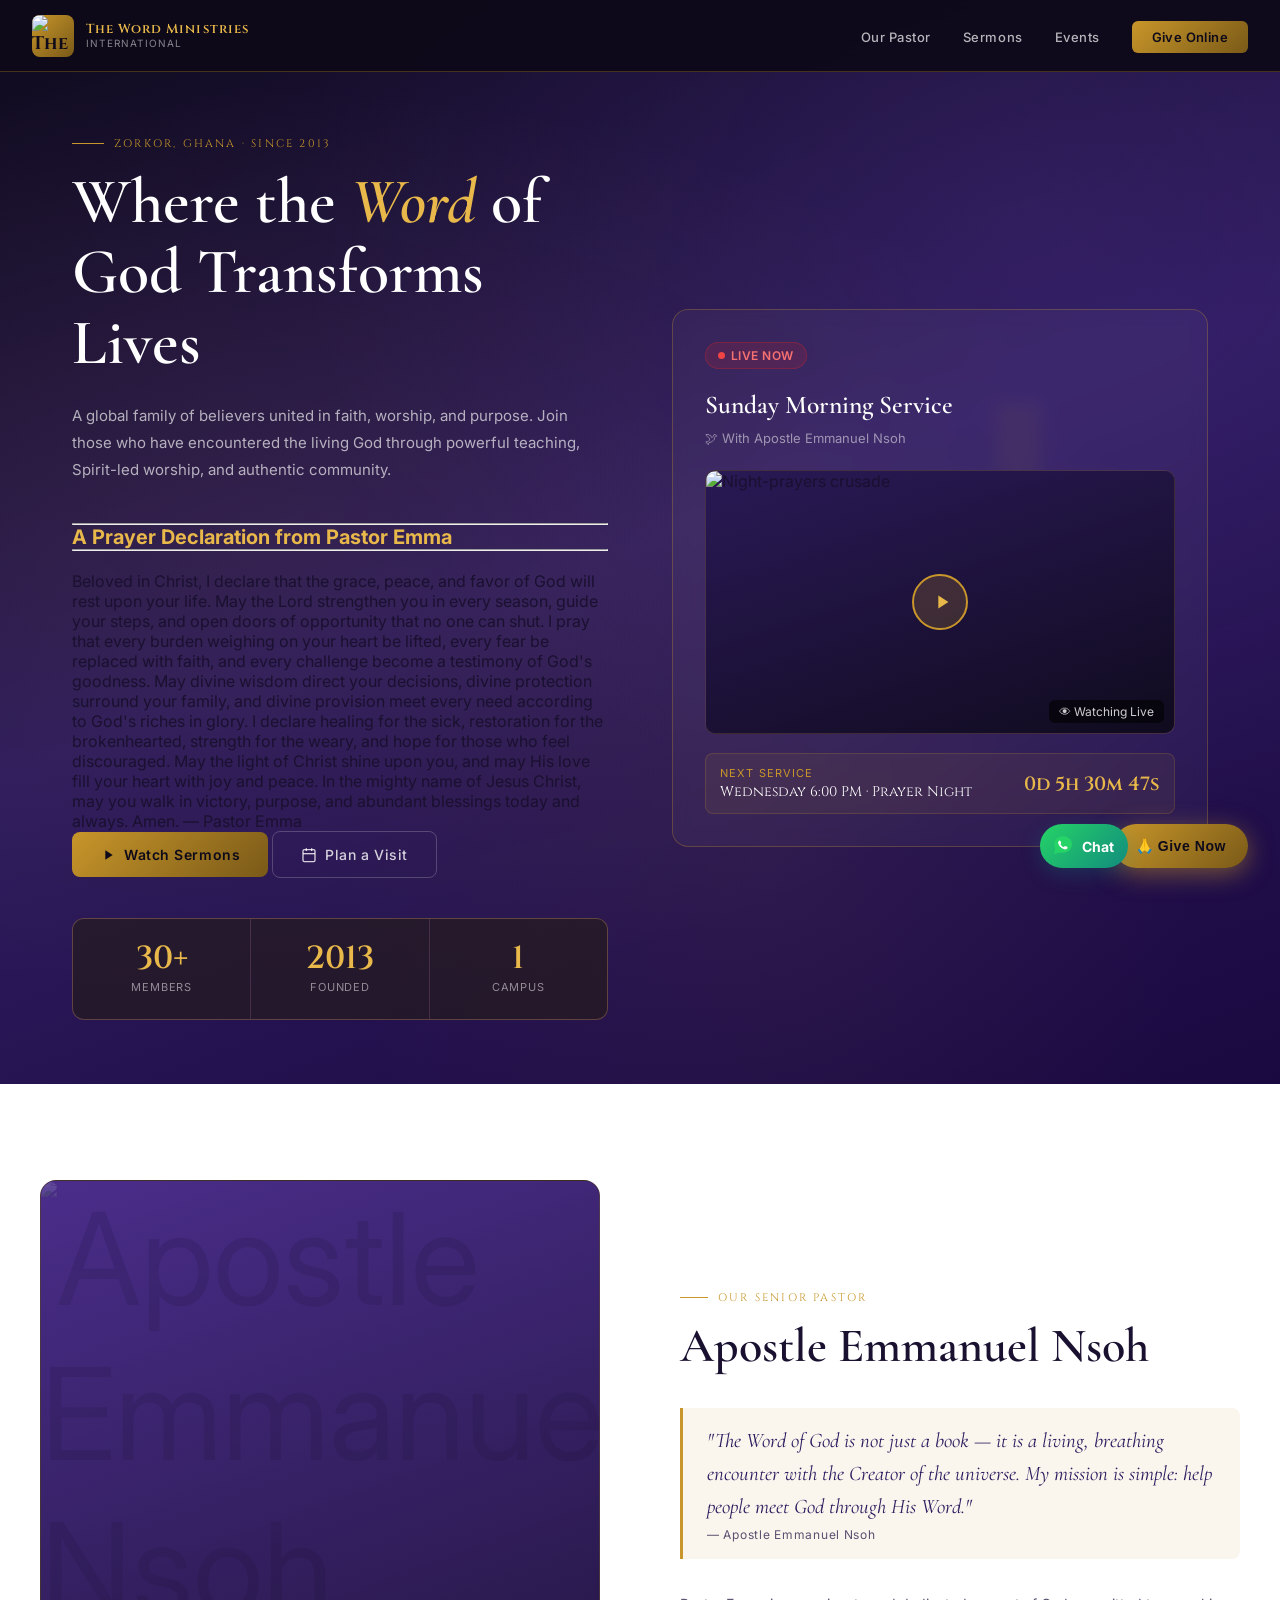
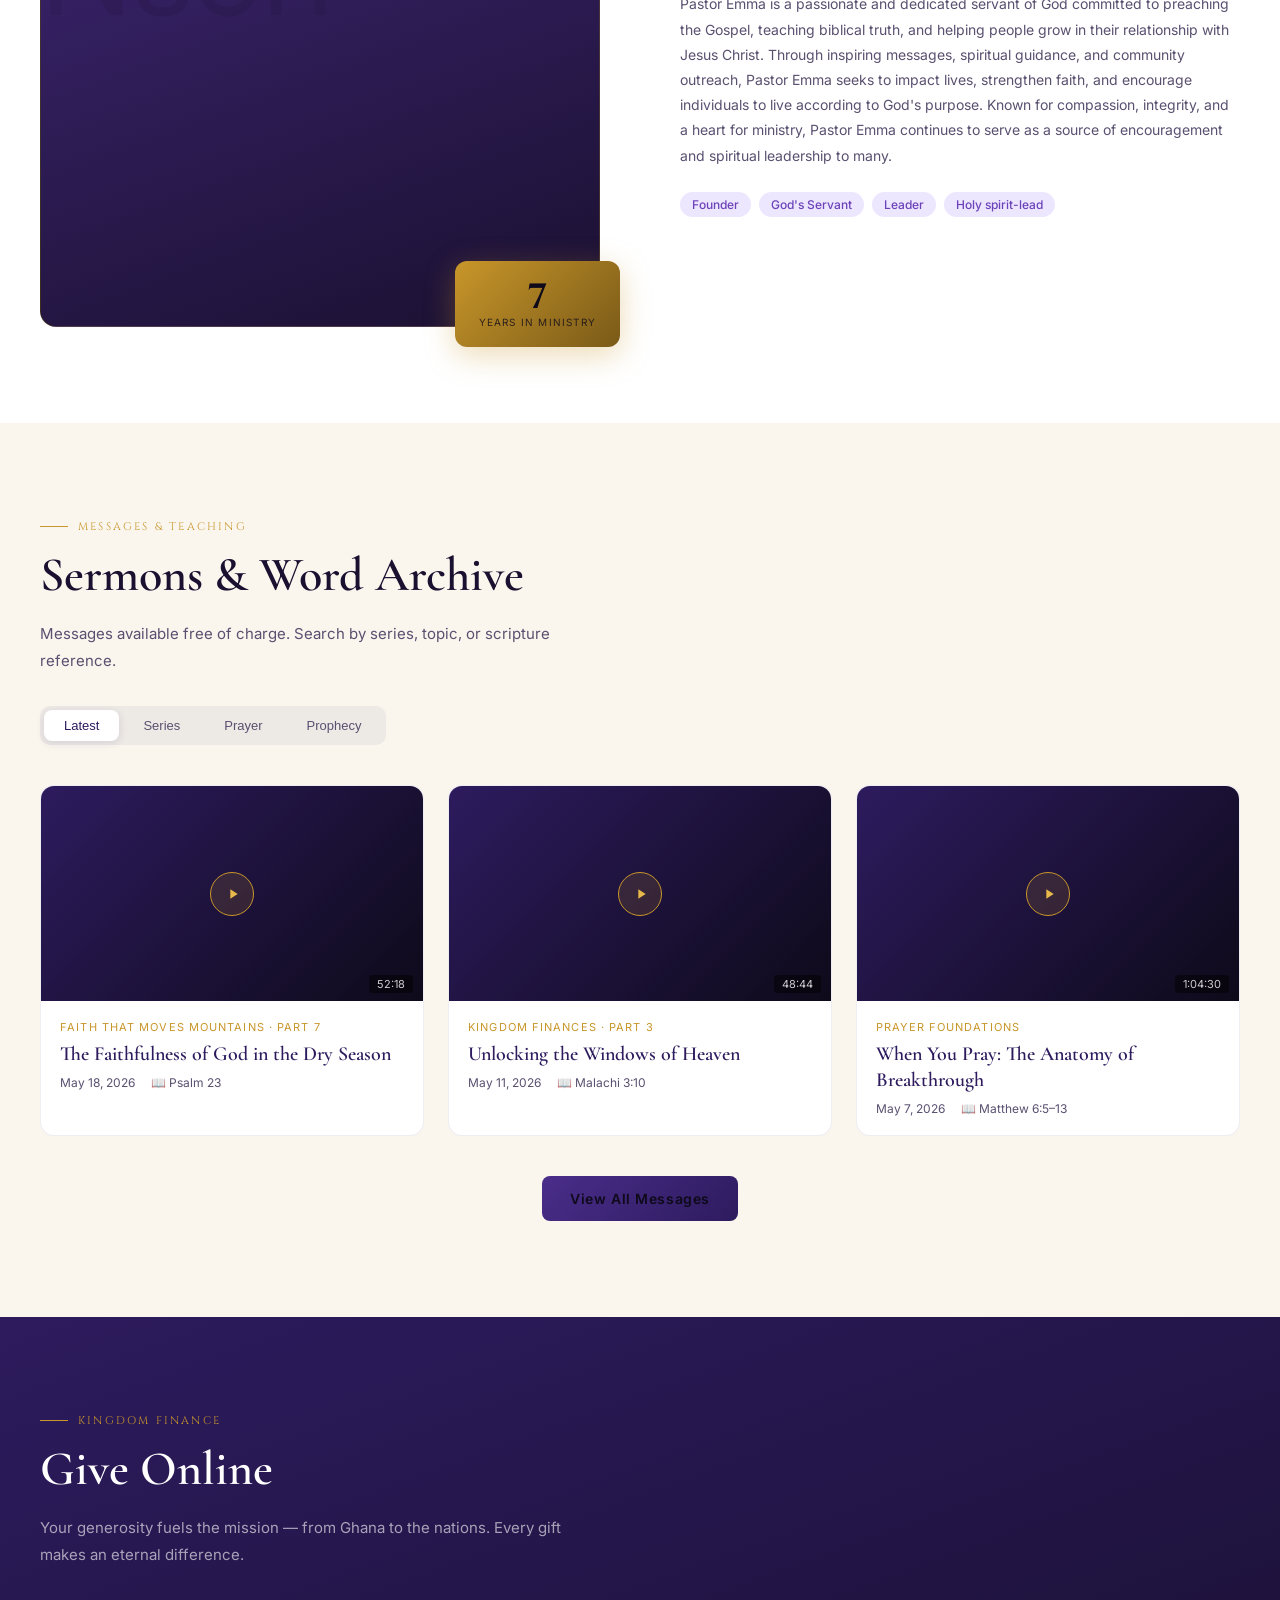
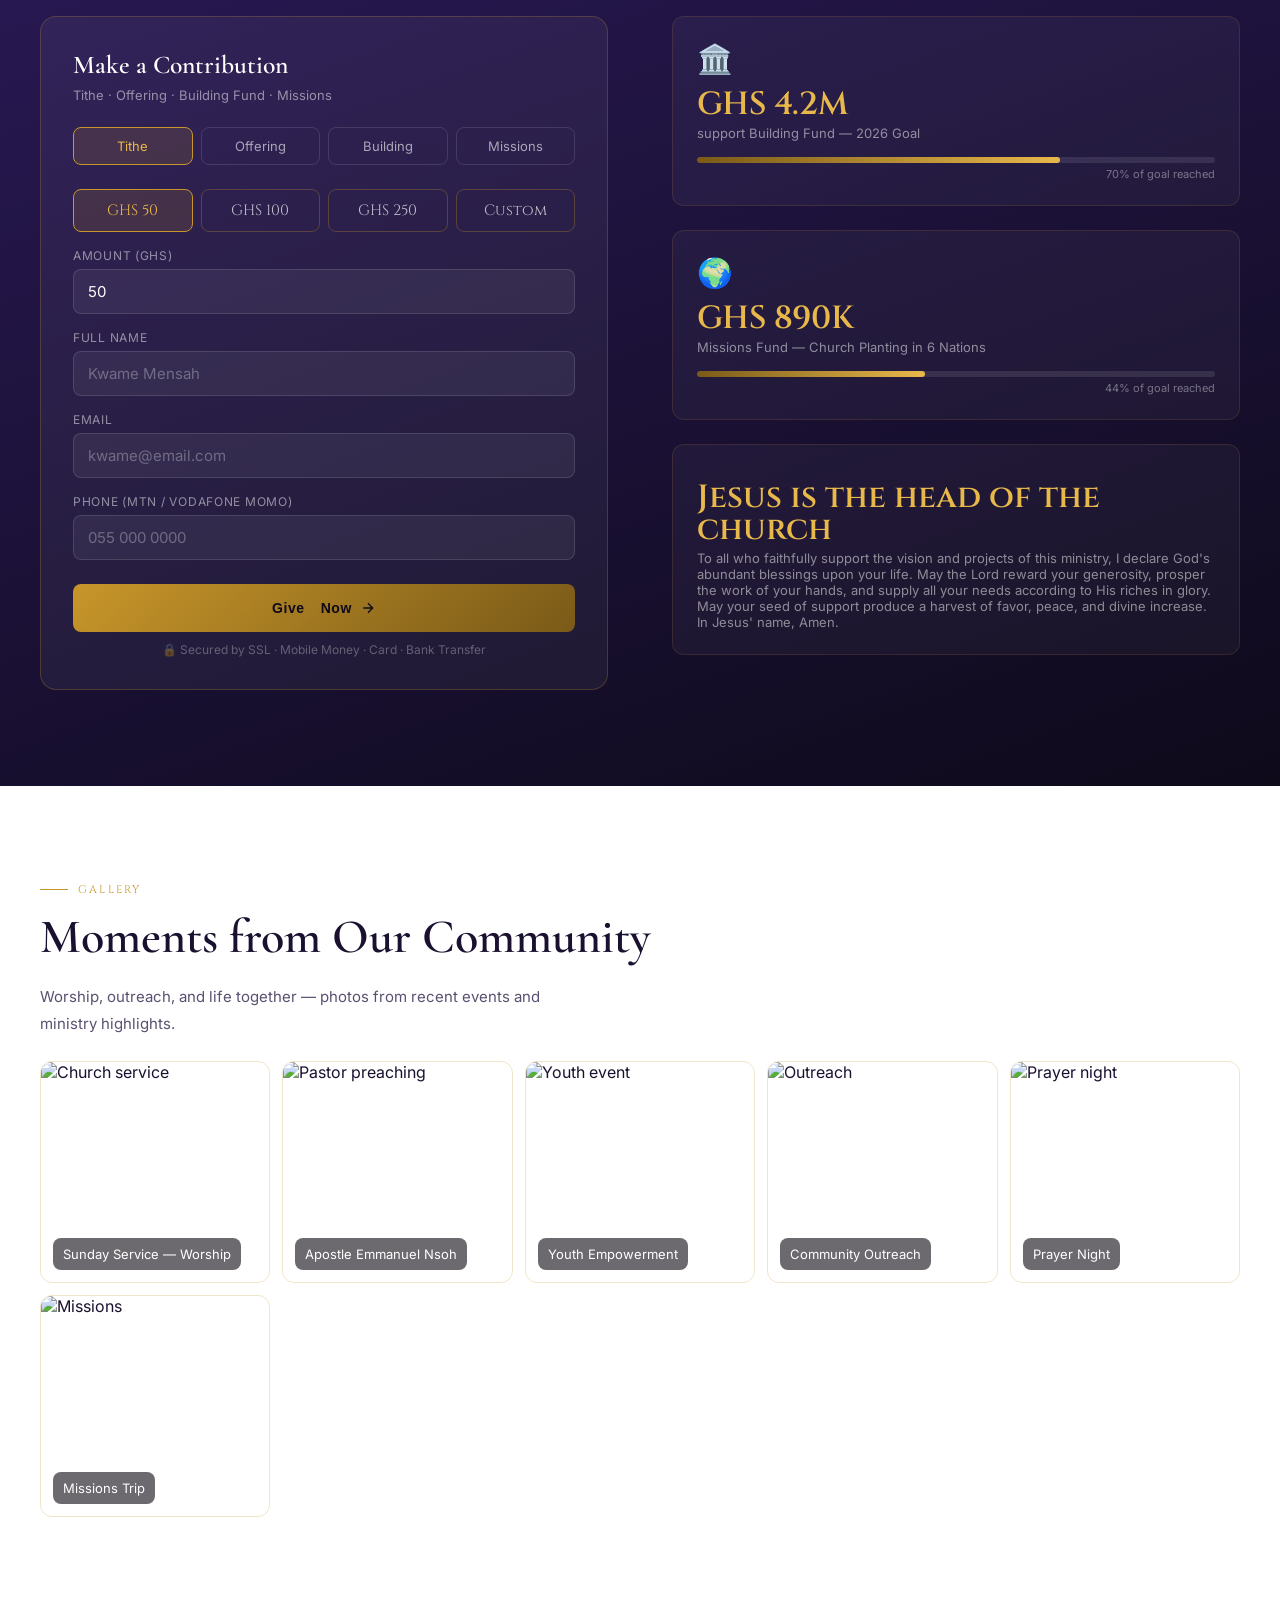
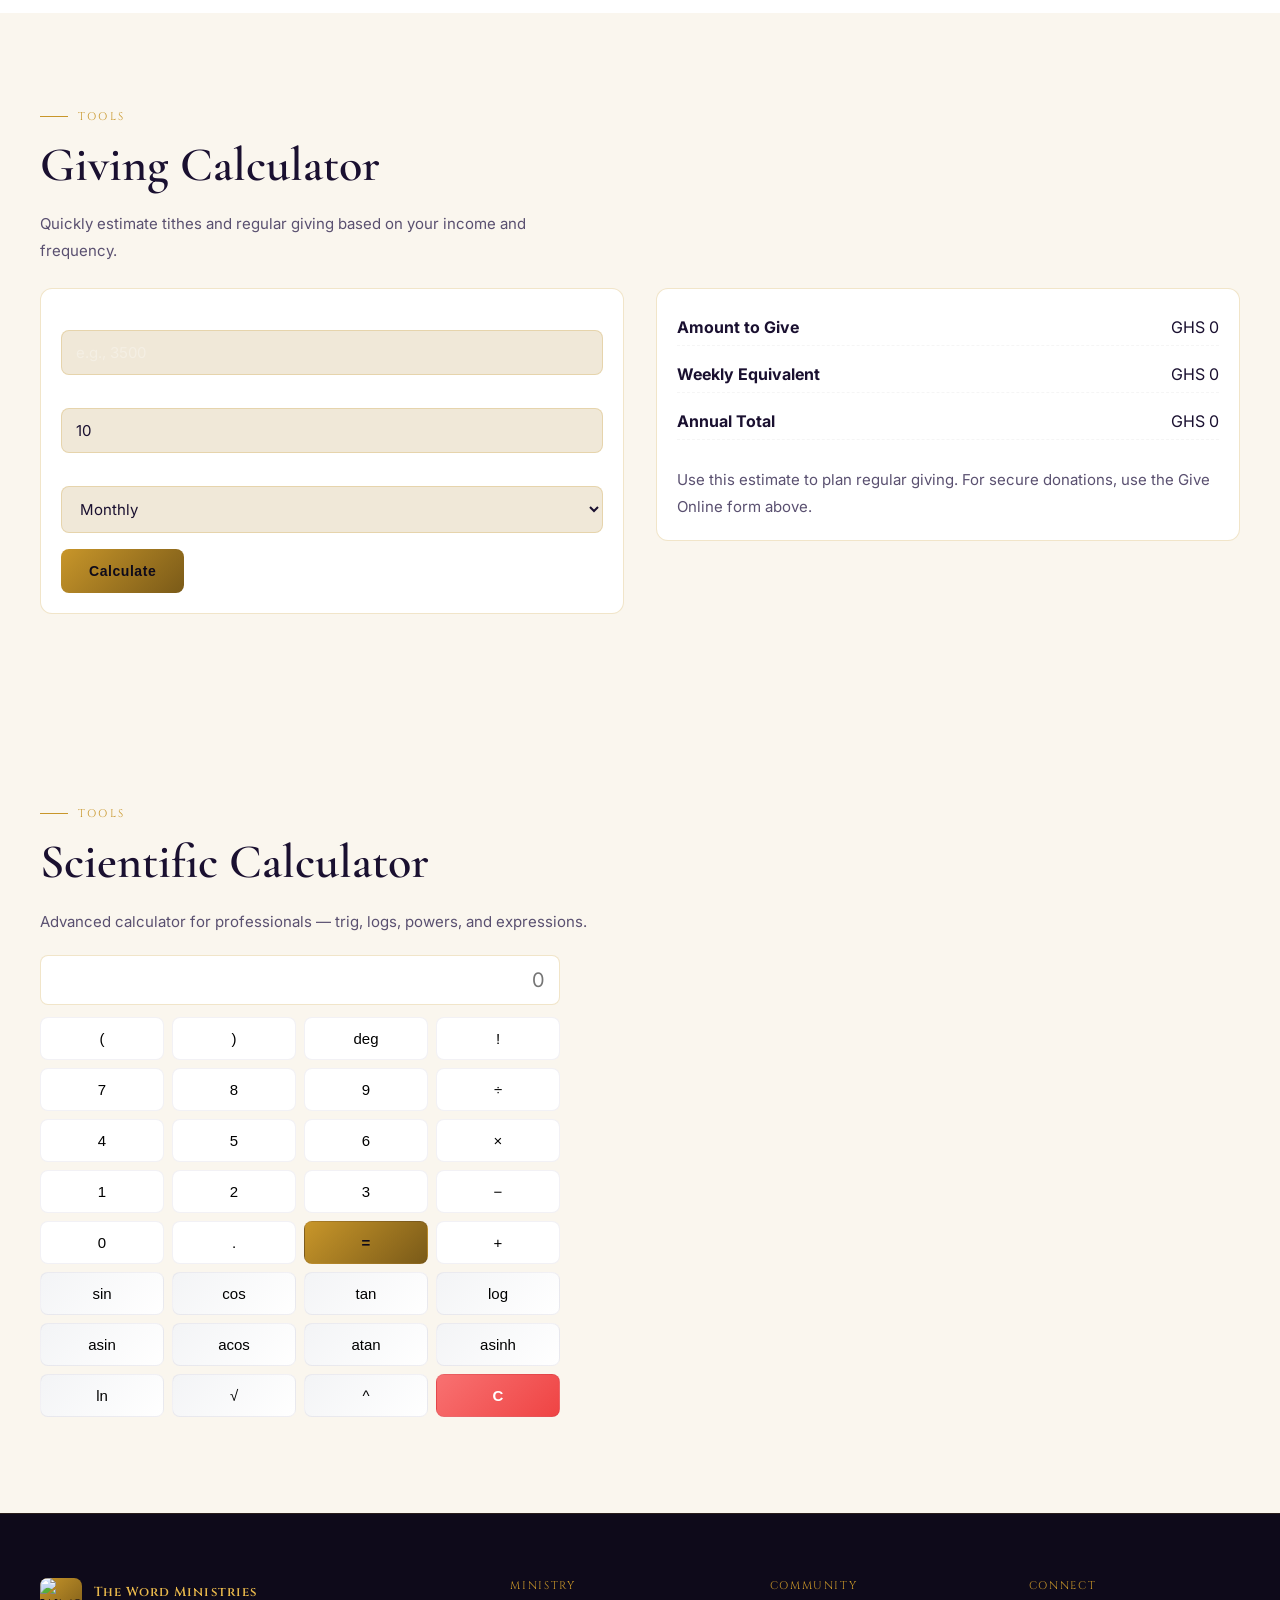
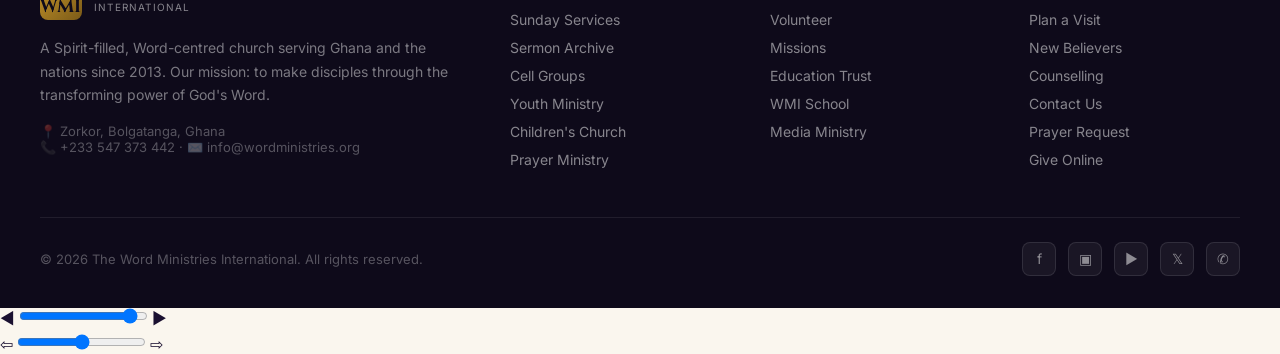
==== commit a8cacce1: "Update print statement from 'Hello' to 'Goodbye'" ====
--- a/index.html
+++ b/index.html
@@ -31,6 +31,897 @@
   .review-location { font-size: 12px; color: var(--text-muted); }
   /* Tighten mobile menu */
   .mobile-menu a:last-child { border-bottom: none; }
+
+
+  :root {
+  --gold: #C8962A;
+  --float-pos: 86;
+  --gold-light: #E8B84B;
+  --gold-pale: #F5DFA0;
+  --gold-dim: #7A5A18;
+  --purple: #2D1B5E;
+  --purple-mid: #4A2D8A;
+  --purple-light: #6B42B8;
+  --purple-pale: #EDE6FF;
+  --cream: #FAF6EE;
+  --cream2: #F0E8D8;
+  --dark: #0E0A1A;
+  --dark2: #1A1030;
+  --text: #1A1030;
+  --text-muted: #5A5070;
+  --border: rgba(200,150,42,0.25);
+  --shadow: 0 8px 40px rgba(45,27,94,0.18);
+}
+
+* { margin:0; padding:0; box-sizing:border-box; }
+html { scroll-behavior: smooth; }
+body {
+  font-family: 'Inter', sans-serif;
+  background: var(--cream);
+  color: var(--text);
+  overflow-x: hidden;
+}
+
+.skip-link{
+  position: absolute; left: -9999px; top: auto; width: 1px; height: 1px; overflow: hidden; z-index: 9999;
+}
+.skip-link:focus{
+  position: fixed; left: 1rem; top: 1rem; width: auto; height: auto; background: var(--gold); color: var(--dark); padding: 8px 12px; border-radius: 6px; text-decoration: none;
+}
+
+/* NAVIGATION */
+nav {
+  position: fixed; top:0; left:0; right:0; z-index:1000;
+  background: rgba(14,10,26,0.96);
+  backdrop-filter: blur(12px);
+  border-bottom: 1px solid rgba(200,150,42,0.3);
+  padding: 0 2rem;
+  display: flex; align-items: center; justify-content: space-between;
+  height: 72px;
+}
+.nav-logo {
+  display: flex; align-items: center; gap: 12px;
+}
+.nav-logo-icon {
+  width: 42px; height: 42px;
+  background: linear-gradient(135deg, var(--gold), var(--gold-dim));
+  border-radius: 8px;
+  display: flex; align-items: center; justify-content: center;
+  font-family: 'Cinzel', serif;
+  color: var(--dark);
+  font-size: 18px; font-weight: 700;
+  flex-shrink: 0;
+}
+.nav-logo-image {
+  width: 100%; height: 100%; object-fit: cover; border-radius: 8px;
+}
+.nav-logo-text {
+  display: flex; flex-direction: column;
+}
+.nav-logo-text span:first-child {
+  font-family: 'Cinzel', serif;
+  color: var(--gold-light);
+  font-size: 13px; font-weight: 600; letter-spacing: 0.08em;
+  line-height: 1.2;
+}
+.nav-logo-text span:last-child {
+  color: rgba(255,255,255,0.5);
+  font-size: 10px; letter-spacing: 0.12em; text-transform: uppercase;
+}
+.nav-links {
+  display: flex; gap: 2rem; list-style: none;
+}
+.nav-links a {
+  color: rgba(255,255,255,0.7);
+  text-decoration: none;
+  font-size: 13px; font-weight: 500; letter-spacing: 0.04em;
+  transition: color 0.2s;
+}
+.nav-links a:hover { color: var(--gold-light); }
+.nav-cta {
+  background: linear-gradient(135deg, var(--gold), var(--gold-dim));
+  color: var(--dark) !important;
+  padding: 8px 20px;
+  border-radius: 6px;
+  font-weight: 600 !important;
+  font-size: 13px !important;
+  letter-spacing: 0.03em !important;
+}
+.nav-cta:hover { opacity: 0.9; }
+.hamburger {
+  display: none;
+  flex-direction: column; gap: 5px; cursor: pointer;
+  background: none; border: none; padding: 4px;
+}
+.hamburger span {
+  width: 24px; height: 2px;
+  background: var(--gold-light); border-radius: 2px;
+  display: block;
+}
+
+/* HERO */
+.hero {
+  min-height: 100vh;
+  background: linear-gradient(160deg, var(--dark) 0%, var(--purple) 50%, #1A0840 100%);
+  position: relative; overflow: hidden;
+  display: flex; align-items: center;
+  padding-top: 72px;
+}
+.hero-bg-pattern {
+  position: absolute; inset: 0;
+  background-image:
+    radial-gradient(ellipse at 20% 50%, rgba(200,150,42,0.08) 0%, transparent 60%),
+    radial-gradient(ellipse at 80% 20%, rgba(107,66,184,0.15) 0%, transparent 50%),
+    radial-gradient(ellipse at 60% 80%, rgba(200,150,42,0.06) 0%, transparent 40%);
+}
+.hero-cross {
+  position: absolute; right: 8%; top: 50%;
+  transform: translateY(-50%);
+  opacity: 0.06;
+  width: 280px; height: 400px;
+}
+.hero-cross::before {
+  content: '✝';
+  font-size: 380px; color: var(--gold);
+  position: absolute; right: 0; top: 50%;
+  transform: translateY(-50%);
+  line-height: 1;
+}
+.hero-content {
+  max-width: 1200px; margin: 0 auto;
+  padding: 4rem 2rem;
+  position: relative; z-index: 2;
+  display: grid; grid-template-columns: 1fr 1fr; gap: 4rem; align-items: center;
+}
+.hero-eyebrow {
+  font-family: 'Cinzel', serif;
+  color: var(--gold);
+  font-size: 11px; letter-spacing: 0.2em; text-transform: uppercase;
+  margin-bottom: 1rem;
+  display: flex; align-items: center; gap: 10px;
+}
+.hero-eyebrow::before {
+  content: '';
+  width: 32px; height: 1px; background: var(--gold);
+}
+.hero h1 {
+  font-family: 'Cormorant Garamond', serif;
+  font-weight: 600; font-size: clamp(2.8rem, 5vw, 4.2rem);
+  line-height: 1.1; color: white;
+  margin-bottom: 1.5rem;
+}
+.hero h1 em {
+  font-style: italic; color: var(--gold-light);
+}
+.hero-desc {
+  color: rgba(255,255,255,0.65);
+  font-size: 15px; line-height: 1.8;
+  margin-bottom: 2.5rem;
+}
+.hero-actions {
+  --border: rgba(200,150,42,0.25);
+  --float-pos: 86;
+  --site-offset: 0;
+}
+.btn-primary {
+  background: linear-gradient(135deg, var(--gold), var(--gold-dim));
+  color: var(--dark);
+  padding: 14px 28px; border-radius: 8px;
+  font-weight: 600; font-size: 14px; letter-spacing: 0.04em;
+  text-decoration: none; border: none; cursor: pointer;
+  transition: all 0.2s; display: inline-flex; align-items: center; gap: 8px;
+}
+.btn-primary:hover { transform: translateY(-1px); box-shadow: 0 6px 20px rgba(200,150,42,0.4); }
+.btn-ghost {
+  background: transparent;
+  color: rgba(255,255,255,0.8);
+  padding: 14px 28px; border-radius: 8px;
+  font-weight: 500; font-size: 14px; letter-spacing: 0.04em;
+  text-decoration: none; border: 1px solid rgba(255,255,255,0.2); cursor: pointer;
+  transition: all 0.2s; display: inline-flex; align-items: center; gap: 8px;
+}
+.btn-ghost:hover { border-color: var(--gold); color: var(--gold-light); }
+.hero-stats {
+  display: grid; grid-template-columns: repeat(3, 1fr); gap: 1px;
+  border: 1px solid rgba(200,150,42,0.2);
+  border-radius: 12px; overflow: hidden; margin-top: 2.5rem;
+  background: rgba(200,150,42,0.2);
+}
+.hero-stat {
+  background: rgba(14,10,26,0.6);
+  padding: 1.5rem 1rem; text-align: center;
+}
+.hero-stat-num {
+  font-family: 'Cinzel', serif;
+  font-size: 2rem; font-weight: 600; color: var(--gold-light);
+  display: block; line-height: 1;
+}
+.hero-stat-label {
+  font-size: 11px; color: rgba(255,255,255,0.5);
+  letter-spacing: 0.08em; text-transform: uppercase; margin-top: 4px;
+}
+.hero-live-card {
+  background: rgba(255,255,255,0.04);
+  border: 1px solid rgba(200,150,42,0.3);
+  border-radius: 16px; padding: 2rem;
+  backdrop-filter: blur(8px);
+}
+.live-badge {
+  display: inline-flex; align-items: center; gap: 6px;
+  background: rgba(220,38,38,0.15); border: 1px solid rgba(220,38,38,0.3);
+  color: #F87171; padding: 5px 12px; border-radius: 20px;
+  font-size: 12px; font-weight: 600; letter-spacing: 0.04em;
+  margin-bottom: 1.2rem;
+}
+.live-dot {
+  width: 7px; height: 7px; background: #EF4444; border-radius: 50%;
+  animation: pulse 1.5s ease-in-out infinite;
+}
+@keyframes pulse {
+  0%,100%{ opacity:1; transform:scale(1); }
+  50%{ opacity:0.5; transform:scale(0.8); }
+}
+.live-card-title {
+  font-family: 'Cormorant Garamond', serif;
+  font-size: 1.6rem; font-weight: 600; color: white;
+  line-height: 1.3; margin-bottom: 0.5rem;
+}
+.live-card-meta {
+  font-size: 13px; color: rgba(255,255,255,0.5); margin-bottom: 1.5rem;
+}
+.live-preview {
+  width: 100%; aspect-ratio: 16/9; border-radius: 10px;
+  background: linear-gradient(135deg, var(--dark2), #2D1B5E);
+  border: 1px solid rgba(200,150,42,0.2);
+  display: flex; align-items: center; justify-content: center;
+  position: relative; overflow: hidden; margin-bottom: 1.2rem; cursor: pointer;
+}
+.live-preview-bg {
+  position: absolute; inset: 0;
+  background: linear-gradient(160deg, rgba(45,27,94,0.8), rgba(14,10,26,0.95));
+}
+.play-btn {
+  width: 56px; height: 56px; border-radius: 50%;
+  background: rgba(200,150,42,0.2); border: 2px solid var(--gold);
+  display: flex; align-items: center; justify-content: center;
+  position: relative; z-index: 2; cursor: pointer;
+  transition: all 0.2s;
+}
+.play-btn:hover { background: rgba(200,150,42,0.35); transform: scale(1.05); }
+.play-btn svg { width: 22px; height: 22px; fill: var(--gold-light); margin-left: 3px; }
+.live-viewers {
+  position: absolute; bottom: 10px; right: 10px; z-index:2;
+  background: rgba(0,0,0,0.6); border-radius: 6px; padding: 4px 10px;
+  font-size: 12px; color: rgba(255,255,255,0.8);
+  display: flex; align-items: center; gap: 6px;
+}
+.next-service {
+  display: flex; justify-content: space-between; align-items: center;
+  background: rgba(200,150,42,0.08); border: 1px solid rgba(200,150,42,0.2);
+  border-radius: 8px; padding: 12px 14px;
+}
+.next-service-label { font-size: 11px; color: var(--gold); letter-spacing: 0.1em; text-transform: uppercase; }
+.next-service-time { font-family: 'Cinzel', serif; font-size: 14px; color: white; margin-top: 2px; }
+.next-service-countdown { font-family: 'Cinzel', serif; font-size: 1.2rem; color: var(--gold-light); font-weight: 600; }
+
+/* SECTIONS */
+.section { padding: 6rem 2rem; }
+.section-inner { max-width: 1200px; margin: 0 auto; }
+.section-eyebrow {
+  font-family: 'Cinzel', serif;
+  color: var(--gold); font-size: 11px;
+  letter-spacing: 0.2em; text-transform: uppercase;
+  display: flex; align-items: center; gap: 10px; margin-bottom: 0.8rem;
+}
+.section-eyebrow::before { content:''; width:28px; height:1px; background:var(--gold); }
+.section-title {
+  font-family: 'Cormorant Garamond', serif;
+  font-size: clamp(2rem, 4vw, 3rem); font-weight: 600; line-height: 1.2;
+  margin-bottom: 1rem;
+}
+.section-sub {
+  color: var(--text-muted); font-size: 15px; line-height: 1.8; max-width: 560px;
+}
+
+/* ABOUT / PASTOR */
+.about-section { background: white; }
+.about-grid {
+  display: grid; grid-template-columns: 1fr 1fr; gap: 5rem; align-items: center;
+}
+.pastor-portrait {
+  position: relative;
+}
+.pastor-img-frame {
+  width: 100%; aspect-ratio: 3/4; border-radius: 16px;
+  background: linear-gradient(160deg, var(--purple), var(--dark));
+  position: relative; overflow: hidden;
+  border: 1px solid var(--border);
+}
+.pastor-img-frame-inner {
+  position: absolute; inset: 0;
+  background: linear-gradient(160deg, var(--purple-mid), var(--dark2));
+  display: flex; align-items: center; justify-content: center;
+}
+.pastor-placeholder-icon {
+  font-size: 8rem; opacity: 0.15;
+}
+.pastor-badge {
+  position: absolute; bottom: -20px; right: -20px;
+  background: linear-gradient(135deg, var(--gold), var(--gold-dim));
+  border-radius: 12px; padding: 1.2rem 1.5rem; text-align: center;
+  box-shadow: 0 8px 30px rgba(200,150,42,0.35);
+}
+.pastor-badge-years {
+  font-family: 'Cinzel', serif;
+  font-size: 2.2rem; font-weight: 700; color: var(--dark); line-height: 1;
+}
+.pastor-badge-label {
+  font-size: 10px; color: var(--dark); letter-spacing: 0.12em; text-transform: uppercase; opacity: 0.8;
+}
+.pastor-quote {
+  border-left: 3px solid var(--gold);
+  padding: 1rem 1.5rem; margin: 2rem 0;
+  background: var(--cream);
+  border-radius: 0 8px 8px 0;
+}
+.pastor-quote p {
+  font-family: 'Cormorant Garamond', serif;
+  font-size: 1.3rem; font-style: italic; line-height: 1.6; color: var(--purple);
+}
+.pastor-quote cite {
+  font-size: 12px; color: var(--text-muted); font-style: normal; letter-spacing: 0.06em;
+}
+.pastor-credentials {
+  display: flex; flex-wrap: wrap; gap: 8px; margin-top: 1.5rem;
+}
+.credential-tag {
+  background: var(--purple-pale);
+  color: var(--purple-light);
+  padding: 5px 12px; border-radius: 20px;
+  font-size: 12px; font-weight: 500;
+}
+
+/* SERMONS */
+.sermons-section { background: var(--cream); }
+.sermons-tabs {
+  display: flex; gap: 4px; margin-bottom: 2.5rem;
+  background: rgba(45,27,94,0.06); border-radius: 10px; padding: 4px;
+  width: fit-content;
+}
+.sermon-tab {
+  padding: 8px 20px; border-radius: 8px; font-size: 13px; font-weight: 500;
+  cursor: pointer; border: none; background: transparent; color: var(--text-muted);
+  transition: all 0.2s;
+}
+.sermon-tab.active {
+  background: white; color: var(--purple);
+  box-shadow: 0 2px 8px rgba(45,27,94,0.12);
+}
+.sermons-grid {
+  display: grid; grid-template-columns: repeat(auto-fill, minmax(300px, 1fr)); gap: 1.5rem;
+}
+.sermon-card {
+  background: white; border-radius: 14px;
+  border: 1px solid rgba(45,27,94,0.08);
+  overflow: hidden; transition: all 0.2s; cursor: pointer;
+}
+.sermon-card:hover { transform: translateY(-3px); box-shadow: var(--shadow); }
+.sermon-thumb {
+  aspect-ratio: 16/9;
+  background: linear-gradient(135deg, var(--purple), var(--dark));
+  position: relative; overflow: hidden;
+  display: flex; align-items: center; justify-content: center;
+}
+.sermon-thumb-bg {
+  position: absolute; inset: 0;
+  background: linear-gradient(160deg, rgba(74,45,138,0.9), rgba(14,10,26,0.98));
+}
+.sermon-play {
+  position: relative; z-index: 2;
+  width: 44px; height: 44px; border-radius: 50%;
+  background: rgba(200,150,42,0.15); border: 1.5px solid var(--gold);
+  display: flex; align-items: center; justify-content: center;
+}
+.sermon-play svg { width: 16px; height: 16px; fill: var(--gold-light); margin-left: 2px; }
+.sermon-duration {
+  position: absolute; bottom: 8px; right: 10px; z-index: 2;
+  font-size: 11px; color: rgba(255,255,255,0.8);
+  background: rgba(0,0,0,0.5); padding: 2px 8px; border-radius: 4px;
+}
+.sermon-body { padding: 1.2rem; }
+.sermon-series {
+  font-size: 11px; color: var(--gold); letter-spacing: 0.1em; text-transform: uppercase; margin-bottom: 0.4rem;
+}
+.sermon-title {
+  font-family: 'Cormorant Garamond', serif;
+  font-size: 1.25rem; font-weight: 600; line-height: 1.3; margin-bottom: 0.5rem; color: var(--purple);
+}
+.sermon-meta {
+  font-size: 12px; color: var(--text-muted);
+  display: flex; align-items: center; gap: 1rem;
+}
+
+/* EVENTS */
+.events-section { background: var(--dark); }
+.events-section .section-title { color: white; }
+.events-section .section-sub { color: rgba(255,255,255,0.55); }
+.events-grid {
+  display: grid; grid-template-columns: 1fr 2fr; gap: 2rem; margin-top: 3rem;
+}
+.events-calendar {
+  background: rgba(255,255,255,0.04); border: 1px solid rgba(200,150,42,0.2);
+  border-radius: 14px; padding: 1.5rem;
+}
+.cal-header {
+  display: flex; justify-content: space-between; align-items: center; margin-bottom: 1.2rem;
+}
+.cal-month {
+  font-family: 'Cinzel', serif; font-size: 15px; color: var(--gold-light); font-weight: 500;
+}
+.cal-nav { background: none; border: none; color: rgba(255,255,255,0.5); cursor: pointer; font-size: 16px; padding: 4px 8px; }
+.cal-nav:hover { color: var(--gold-light); }
+.cal-days-header {
+  display: grid; grid-template-columns: repeat(7, 1fr); gap: 2px; margin-bottom: 6px;
+}
+.cal-day-label {
+  text-align: center; font-size: 11px; color: rgba(255,255,255,0.35); padding: 4px 0;
+  letter-spacing: 0.06em;
+}
+.cal-grid {
+  display: grid; grid-template-columns: repeat(7, 1fr); gap: 2px;
+}
+.cal-day {
+  aspect-ratio: 1; border-radius: 6px;
+  display: flex; align-items: center; justify-content: center;
+  font-size: 13px; color: rgba(255,255,255,0.6); cursor: pointer;
+  transition: all 0.15s; position: relative;
+}
+.cal-day:hover { background: rgba(200,150,42,0.1); color: var(--gold-light); }
+.cal-day.has-event::after {
+  content: ''; position: absolute; bottom: 3px; left: 50%; transform: translateX(-50%);
+  width: 4px; height: 4px; border-radius: 50%; background: var(--gold);
+}
+.cal-day.today {
+  background: var(--gold); color: var(--dark); font-weight: 700;
+}
+.cal-day.today::after { background: var(--dark); }
+.cal-day.other-month { opacity: 0.25; }
+.events-list { display: flex; flex-direction: column; gap: 1rem; }
+.event-card {
+  background: rgba(255,255,255,0.04); border: 1px solid rgba(255,255,255,0.08);
+  border-radius: 12px; padding: 1.2rem 1.5rem;
+  display: grid; grid-template-columns: 64px 1fr auto; gap: 1.2rem; align-items: center;
+  transition: all 0.2s; cursor: pointer;
+}
+.event-card:hover { border-color: rgba(200,150,42,0.3); background: rgba(200,150,42,0.05); }
+.event-date-block {
+  background: rgba(200,150,42,0.1); border: 1px solid rgba(200,150,42,0.25);
+  border-radius: 10px; padding: 8px; text-align: center;
+}
+.event-day { font-family: 'Cinzel', serif; font-size: 1.6rem; color: var(--gold-light); line-height: 1; font-weight: 700; }
+.event-month { font-size: 11px; color: var(--gold); letter-spacing: 0.1em; text-transform: uppercase; margin-top: 2px; }
+.event-title { font-family: 'Cormorant Garamond', serif; font-size: 1.2rem; font-weight: 600; color: white; margin-bottom: 0.2rem; }
+.event-info { font-size: 12px; color: rgba(255,255,255,0.5); display: flex; gap: 12px; }
+.event-info span { display: flex; align-items: center; gap: 4px; }
+.event-register {
+  background: transparent; border: 1px solid rgba(200,150,42,0.4);
+  color: var(--gold-light); padding: 8px 16px; border-radius: 6px;
+  font-size: 13px; font-weight: 500; cursor: pointer; white-space: nowrap;
+  transition: all 0.2s;
+}
+.event-register:hover { background: rgba(200,150,42,0.15); }
+
+/* GIVING */
+.giving-section { background: linear-gradient(160deg, var(--purple) 0%, var(--dark) 100%); }
+.giving-section .section-title { color: white; }
+.giving-section .section-sub { color: rgba(255,255,255,0.6); }
+.giving-grid {
+  display: grid; grid-template-columns: 1fr 1fr; gap: 4rem; margin-top: 3rem; align-items: start;
+}
+.giving-form-card {
+  background: rgba(255,255,255,0.05); border: 1px solid rgba(200,150,42,0.25);
+  border-radius: 16px; padding: 2rem;
+}
+.giving-form-title {
+  font-family: 'Cormorant Garamond', serif;
+  font-size: 1.6rem; font-weight: 600; color: white; margin-bottom: 0.4rem;
+}
+.giving-form-sub { font-size: 13px; color: rgba(255,255,255,0.5); margin-bottom: 1.5rem; }
+.amount-presets {
+  display: grid; grid-template-columns: repeat(4, 1fr); gap: 8px; margin-bottom: 1rem;
+}
+.amount-preset {
+  border: 1px solid rgba(200,150,42,0.3); background: transparent;
+  color: rgba(255,255,255,0.7); border-radius: 8px; padding: 10px;
+  font-family: 'Cinzel', serif; font-size: 15px; cursor: pointer;
+  transition: all 0.2s; text-align: center;
+}
+.amount-preset:hover, .amount-preset.active {
+  background: rgba(200,150,42,0.15); border-color: var(--gold); color: var(--gold-light);
+}
+.form-group { margin-bottom: 1rem; }
+.form-label { font-size: 12px; color: rgba(255,255,255,0.5); letter-spacing: 0.06em; text-transform: uppercase; margin-bottom: 6px; display: block; }
+.form-input {
+  width: 100%; background: rgba(255,255,255,0.06);
+  border: 1px solid rgba(255,255,255,0.12);
+  border-radius: 8px; padding: 12px 14px;
+  color: white; font-size: 15px;
+  transition: border-color 0.2s;
+  font-family: 'Inter', sans-serif;
+}
+.form-input:focus { outline: none; border-color: var(--gold); }
+.form-input::placeholder { color: rgba(255,255,255,0.3); }
+.give-types {
+  display: flex; gap: 8px; margin-bottom: 1.5rem;
+}
+.give-type {
+  flex: 1; padding: 10px; border-radius: 8px;
+  border: 1px solid rgba(255,255,255,0.12); background: transparent;
+  color: rgba(255,255,255,0.6); font-size: 13px; cursor: pointer;
+  transition: all 0.2s; text-align: center;
+}
+.give-type.active { background: rgba(200,150,42,0.15); border-color: var(--gold); color: var(--gold-light); }
+.giving-stats { display: flex; flex-direction: column; gap: 1.5rem; }
+.giving-stat-card {
+  background: rgba(255,255,255,0.04); border: 1px solid rgba(200,150,42,0.15);
+  border-radius: 12px; padding: 1.5rem;
+}
+.giving-stat-icon { font-size: 1.8rem; margin-bottom: 0.8rem; }
+.giving-stat-value {
+  font-family: 'Cinzel', serif; font-size: 2rem; color: var(--gold-light); font-weight: 600; line-height: 1;
+}
+.giving-stat-label { font-size: 13px; color: rgba(255,255,255,0.5); margin-top: 4px; }
+.giving-progress-bar {
+  width: 100%; height: 6px; background: rgba(255,255,255,0.1);
+  border-radius: 3px; margin-top: 1rem; overflow: hidden;
+}
+.giving-progress-fill {
+  height: 100%; border-radius: 3px;
+  background: linear-gradient(90deg, var(--gold-dim), var(--gold-light));
+}
+.giving-progress-label { font-size: 11px; color: rgba(255,255,255,0.4); margin-top: 4px; text-align: right; }
+
+/* MEMBERS */
+.members-section { background: white; }
+.members-header { display: flex; justify-content: space-between; align-items: flex-end; margin-bottom: 2.5rem; flex-wrap: wrap; gap: 1rem; }
+.search-bar {
+  display: flex; align-items: center; gap: 8px;
+  background: var(--cream); border: 1px solid var(--border);
+  border-radius: 8px; padding: 8px 14px; width: 280px;
+}
+.search-bar input {
+  background: none; border: none; outline: none; font-size: 14px; color: var(--text); width: 100%;
+}
+.search-bar input::placeholder { color: var(--text-muted); }
+.member-stats-row {
+  display: grid; grid-template-columns: repeat(4, 1fr); gap: 1rem; margin-bottom: 2.5rem;
+}
+.member-stat {
+  background: var(--cream); border: 1px solid var(--border);
+  border-radius: 12px; padding: 1.2rem;
+}
+.member-stat-value {
+  font-family: 'Cinzel', serif; font-size: 2rem; color: var(--purple); font-weight: 600; line-height: 1;
+}
+.member-stat-label { font-size: 12px; color: var(--text-muted); margin-top: 4px; }
+.member-stat-change { font-size: 11px; color: #16A34A; margin-top: 2px; }
+.attendance-chart {
+  background: var(--cream); border: 1px solid var(--border);
+  border-radius: 14px; padding: 1.5rem; margin-bottom: 2rem;
+}
+.chart-header { display: flex; justify-content: space-between; align-items: center; margin-bottom: 1.5rem; }
+.chart-title { font-family: 'Cormorant Garamond', serif; font-size: 1.3rem; font-weight: 600; color: var(--purple); }
+.chart-bars {
+  display: flex; align-items: flex-end; gap: 8px; height: 140px;
+}
+.chart-bar-group { flex: 1; display: flex; flex-direction: column; align-items: center; gap: 6px; }
+.chart-bar {
+  width: 100%; border-radius: 4px 4px 0 0;
+  background: linear-gradient(180deg, var(--purple-light), var(--purple));
+  transition: all 0.3s;
+}
+.chart-bar.gold {
+  background: linear-gradient(180deg, var(--gold-light), var(--gold));
+}
+.chart-bar-label { font-size: 11px; color: var(--text-muted); }
+.chart-bar-val { font-size: 11px; color: var(--purple); font-weight: 600; }
+.members-table { width: 100%; border-collapse: collapse; }
+.members-table th {
+  background: var(--cream); color: var(--text-muted);
+  font-size: 11px; letter-spacing: 0.08em; text-transform: uppercase;
+  padding: 10px 14px; text-align: left; border-bottom: 1px solid var(--border);
+}
+.members-table td {
+  padding: 12px 14px; border-bottom: 1px solid rgba(45,27,94,0.05); font-size: 14px;
+}
+.member-avatar {
+  width: 34px; height: 34px; border-radius: 50%;
+  display: flex; align-items: center; justify-content: center;
+  font-size: 13px; font-weight: 600; flex-shrink: 0;
+}
+.member-name-cell { display: flex; align-items: center; gap: 10px; }
+.member-name { font-weight: 500; color: var(--text); }
+.member-id { font-size: 12px; color: var(--text-muted); }
+.status-badge {
+  padding: 3px 10px; border-radius: 20px;
+  font-size: 11px; font-weight: 600; letter-spacing: 0.04em;
+}
+.status-active { background: #DCFCE7; color: #166534; }
+.status-new { background: #DBEAFE; color: #1E40AF; }
+.status-inactive { background: #FEE2E2; color: #991B1B; }
+
+/* REVIEWS */
+.reviews-section { background: var(--cream); }
+.reviews-grid {
+  display: grid; grid-template-columns: repeat(auto-fill, minmax(320px, 1fr)); gap: 1.5rem; margin-top: 2.5rem;
+}
+.review-card {
+  background: white; border: 1px solid rgba(45,27,94,0.08);
+  border-radius: 14px; padding: 1.8rem; transition: all 0.2s;
+}
+.review-card:hover { box-shadow: var(--shadow); }
+.review-stars { color: var(--gold); font-size: 16px; margin-bottom: 0.8rem; letter-spacing: 2px; }
+.review-text {
+  font-family: 'Cormorant Garamond', serif;
+  font-size: 1.15rem; line-height: 1.7; color: var(--text); margin-bottom: 1.2rem; font-style: italic;
+}
+.review-author { display: flex; align-items: center; gap: 10px; }
+.review-avatar {
+  width: 38px; height: 38px; border-radius: 50%;
+  display: flex; align-items: center; justify-content: center;
+  font-size: 14px; font-weight: 700; flex-shrink: 0;
+}
+.review-name { font-size: 14px; font-weight: 600; color: var(--text); }
+.review-location { font-size: 12px; color: var(--text-muted); }
+
+/* CHURCH HISTORY */
+.history-section { background: var(--dark); }
+.history-section .section-title { color: white; }
+.history-section .section-sub { color: rgba(255,255,255,0.55); }
+.timeline { position: relative; margin-top: 3rem; padding-left: 2rem; }
+.timeline::before {
+  content: ''; position: absolute; left: 0; top: 0; bottom: 0;
+  width: 2px; background: linear-gradient(180deg, var(--gold), transparent);
+}
+.timeline-item { position: relative; margin-bottom: 2.5rem; padding-left: 2rem; }
+.timeline-dot {
+  position: absolute; left: -2rem; top: 6px;
+  width: 10px; height: 10px; border-radius: 50%;
+  background: var(--gold); border: 2px solid var(--dark);
+  box-shadow: 0 0 0 3px rgba(200,150,42,0.3);
+  transform: translateX(-50%);
+  margin-left: 1px;
+}
+.timeline-year {
+  font-family: 'Cinzel', serif; color: var(--gold); font-size: 12px;
+  letter-spacing: 0.12em; font-weight: 600; margin-bottom: 0.4rem;
+}
+.timeline-title {
+  font-family: 'Cormorant Garamond', serif;
+  font-size: 1.3rem; font-weight: 600; color: white; margin-bottom: 0.4rem;
+}
+.timeline-desc { font-size: 14px; color: rgba(255,255,255,0.55); line-height: 1.7; }
+
+/* GALLERY */
+.gallery-section { background: white; }
+.gallery-grid {
+  display: grid; grid-template-columns: repeat(auto-fill, minmax(220px, 1fr)); gap: 12px; margin-top: 1.5rem;
+}
+.gallery-item { position: relative; overflow: hidden; border-radius: 12px; cursor: pointer; border: 1px solid var(--border); }
+.gallery-item img { width: 100%; height: 220px; object-fit: cover; display: block; transition: transform 0.35s ease; }
+.gallery-item:hover img{ transform: scale(1.05); }
+.gallery-caption { position: absolute; left: 12px; bottom: 12px; background: rgba(10,8,16,0.6); color: white; padding: 8px 10px; border-radius: 8px; font-size: 13px; }
+
+.lightbox { position: fixed; inset: 0; display: none; align-items: center; justify-content: center; background: rgba(0,0,0,0.85); z-index: 2000; padding: 2rem; }
+.lightbox[aria-hidden="false"] { display: flex; }
+.lightbox img { max-width: 100%; max-height: 80vh; border-radius: 8px; box-shadow: 0 20px 60px rgba(0,0,0,0.6); }
+.lightbox-close { position: absolute; right: 2rem; top: 1.75rem; background: transparent; color: white; border: none; font-size: 28px; cursor: pointer; }
+.lightbox-caption { color: rgba(255,255,255,0.85); margin-top: 12px; font-size: 14px; text-align: center; }
+
+/* lightbox navigation */
+.lightbox-prev, .lightbox-next {
+  position: absolute; top: 50%; transform: translateY(-50%); background: rgba(0,0,0,0.4); color: white; border: none; font-size: 32px; width: 56px; height: 56px; border-radius: 50%; cursor: pointer;
+}
+.lightbox-prev { left: 1.5rem; }
+.lightbox-next { right: 1.5rem; }
+.lightbox-prev:hover, .lightbox-next:hover { background: rgba(255,255,255,0.06); }
+
+/* CALCULATOR */
+.calculator-section { background: var(--cream); }
+.calc-grid { display: grid; grid-template-columns: 1fr 1fr; gap: 2rem; align-items: start; margin-top: 1.5rem; }
+.calc-card { background: white; border: 1px solid var(--border); border-radius: 12px; padding: 1.25rem; }
+.calc-results { background: white; border: 1px solid var(--border); border-radius: 12px; padding: 1.25rem; display: flex; flex-direction: column; gap: 10px; }
+.result-row { display:flex; justify-content:space-between; align-items:center; padding:8px 0; border-bottom:1px dashed rgba(0,0,0,0.04); }
+
+/* Scientific calculator styles */
+.sci-calc { max-width: 520px; margin-top: 1.25rem; }
+.sci-display {
+  width: 100%; padding: 12px 14px; font-size: 20px; border-radius: 8px; border: 1px solid var(--border); background: white; margin-bottom: 0.75rem;
+  font-family: 'Inter', sans-serif; text-align: right;
+}
+.sci-buttons { display: grid; grid-template-columns: repeat(4, 1fr); gap: 8px; }
+.sci-buttons button { padding: 12px; border-radius: 8px; background: white; border: 1px solid rgba(45,27,94,0.06); cursor: pointer; font-size: 15px; }
+.sci-buttons button:hover { box-shadow: var(--shadow); }
+.sci-buttons button[data-fn] { background: linear-gradient(135deg, #f3f4f6, #fff); }
+.sci-buttons #sci-equals { background: linear-gradient(135deg, var(--gold), var(--gold-dim)); color: var(--dark); font-weight:700; }
+.sci-buttons #sci-clear { background: linear-gradient(135deg, #f87171, #ef4444); color: white; font-weight:700; }
+
+@media (max-width: 600px) { .sci-calc { max-width: 100%; } .sci-display { font-size: 18px; } }
+
+@media (max-width:900px){ .calc-grid{ grid-template-columns: 1fr; } .gallery-grid img{ height:160px; } }
+
+/* FOOTER */
+footer {
+  background: var(--dark); border-top: 1px solid rgba(200,150,42,0.15);
+  padding: 4rem 2rem 2rem;
+}
+.footer-inner { max-width: 1200px; margin: 0 auto; }
+.footer-grid {
+  display: grid; grid-template-columns: 2fr 1fr 1fr 1fr; gap: 3rem; margin-bottom: 3rem;
+}
+.footer-brand-desc { font-size: 14px; color: rgba(255,255,255,0.45); line-height: 1.7; margin-top: 1rem; }
+.footer-col-title {
+  font-family: 'Cinzel', serif; font-size: 11px; color: var(--gold);
+  letter-spacing: 0.15em; text-transform: uppercase; margin-bottom: 1rem;
+}
+.footer-links { list-style: none; display: flex; flex-direction: column; gap: 8px; }
+.footer-links a { color: rgba(255,255,255,0.5); text-decoration: none; font-size: 14px; transition: color 0.2s; }
+.footer-links a:hover { color: var(--gold-light); }
+.footer-bottom {
+  border-top: 1px solid rgba(255,255,255,0.08);
+  padding-top: 1.5rem;
+  display: flex; justify-content: space-between; align-items: center;
+  flex-wrap: wrap; gap: 1rem;
+}
+.footer-copy { font-size: 13px; color: rgba(255,255,255,0.3); }
+.footer-social { display: flex; gap: 12px; }
+.social-icon {
+  width: 34px; height: 34px; border-radius: 8px;
+  background: rgba(255,255,255,0.05); border: 1px solid rgba(255,255,255,0.1);
+  display: flex; align-items: center; justify-content: center;
+  color: rgba(255,255,255,0.5); text-decoration: none; font-size: 14px;
+  transition: all 0.2s;
+}
+.social-icon:hover { background: rgba(200,150,42,0.15); border-color: var(--gold); color: var(--gold-light); }
+
+/* MOBILE NAV MENU */
+.mobile-menu {
+  display: none;
+  position: fixed; top: 72px; left: 0; right: 0; z-index: 999;
+  background: rgba(14,10,26,0.98);
+  border-bottom: 1px solid rgba(200,150,42,0.2);
+  padding: 1.5rem 2rem; flex-direction: column; gap: 1rem;
+}
+.mobile-menu.open { display: flex; }
+.mobile-menu a {
+  color: rgba(255,255,255,0.75); text-decoration: none; font-size: 16px; padding: 8px 0;
+  border-bottom: 1px solid rgba(255,255,255,0.06);
+}
+
+/* RESPONSIVE */
+@media (max-width: 900px) {
+  .hero-content { grid-template-columns: 1fr; }
+  .hero-cross { display: none; }
+  .about-grid { grid-template-columns: 1fr; }
+  .giving-grid { grid-template-columns: 1fr; }
+  .events-grid { grid-template-columns: 1fr; }
+  .footer-grid { grid-template-columns: 1fr 1fr; }
+  .member-stats-row { grid-template-columns: 1fr 1fr; }
+  .nav-links { display: none; }
+  .hamburger { display: flex; }
+}
+@media (max-width: 600px) {
+  .section { padding: 4rem 1.25rem; }
+  .footer-grid { grid-template-columns: 1fr; }
+  .amount-presets { grid-template-columns: repeat(2, 1fr); }
+  .hero-stats { grid-template-columns: 1fr 1fr 1fr; }
+  .member-stats-row { grid-template-columns: 1fr 1fr; }
+}
+
+/* SCROLL ANIMATION */
+.fade-in { opacity:0; transform:translateY(20px); transition: opacity 0.5s ease, transform 0.5s ease; }
+.fade-in.visible { opacity:1; transform:translateY(0); }
+
+/* FLOATING DONATE BUTTON */
+.float-give {
+  position: fixed; bottom: 2rem; right: 2rem; z-index: 900;
+  background: linear-gradient(135deg, var(--gold), var(--gold-dim));
+  color: var(--dark); padding: 14px 22px;
+  border-radius: 50px; font-weight: 700; font-size: 14px;
+  box-shadow: 0 6px 24px rgba(200,150,42,0.5);
+  border: none; cursor: pointer; letter-spacing: 0.04em;
+  display: flex; align-items: center; gap: 8px;
+  transition: all 0.2s;
+}
+.float-give:hover { transform: translateY(-2px); box-shadow: 0 10px 32px rgba(200,150,42,0.6); }
+
+/* Global image responsiveness and small-phone tweaks */
+img { max-width: 100%; height: auto; display: block; }
+html, body { -webkit-text-size-adjust: 100%; }
+
+@media (max-width: 420px) {
+  nav { padding: 0 1rem; height: 64px; }
+  .nav-logo-text span:first-child { font-size: 12px; }
+  .nav-logo-text span:last-child { font-size: 9px; }
+  .hero { padding-top: 64px; }
+  .hero-content { padding: 2rem 1rem; gap: 1.5rem; }
+  .hero h1 { font-size: clamp(2rem, 6vw, 2.6rem); }
+  .hero-desc { font-size: 14px; }
+  .btn-primary, .btn-ghost { padding: 10px 16px; font-size: 13px; }
+  .hero-stats { gap: 0.5rem; }
+  .hero-stat { padding: 1rem 0.6rem; }
+  .hero-stat-num { font-size: 1.4rem; }
+  .hero-live-card { padding: 1rem; }
+  .pastor-badge { bottom: -14px; right: -14px; padding: 8px 10px; }
+  .about-grid { gap: 2rem; }
+  .sermons-grid { grid-template-columns: 1fr; }
+  .gallery-item img { height: auto; }
+  .float-give { bottom: 1rem; right: 1rem; padding: 10px 14px; font-size: 13px; }
+  .section { padding: 3rem 0.9rem; }
+  .section-title { font-size: 1.6rem; }
+  .review-text { font-size: 1rem; }
+  .pastor-img-frame { aspect-ratio: 3/4; }
+}
+
+/* Very small phones — make the site compact while preserving visual hierarchy */
+@media (max-width: 360px) {
+  nav { height: 56px; padding: 0 0.75rem; }
+  .nav-logo-icon { width: 36px; height: 36px; font-size: 16px; }
+  .nav-logo-text { display: none; }
+  .hero { min-height: 70vh; padding-top: 56px; }
+  .hero-content { padding: 1.25rem 0.8rem; gap: 1rem; }
+  .hero h1 { font-size: clamp(1.6rem, 6.5vw, 2.1rem); }
+  .hero-desc { font-size: 13px; }
+  .hero-actions { flex-direction: column; align-items: stretch; }
+  .btn-primary, .btn-ghost { width: 100%; justify-content: center; padding: 10px 12px; }
+  .hero-live-card { padding: 0.9rem; }
+  .hero-stats { grid-template-columns: repeat(3, 1fr); gap: 0.4rem; }
+  .section { padding: 2rem 0.6rem; }
+  .section-title { font-size: 1.4rem; }
+  .float-give { bottom: 0.75rem; right: 0.75rem; padding: 8px 10px; font-size: 12px; }
+}
+
+/* Floating WhatsApp button (positioned left of the Give button) */
+.float-whatsapp {
+  position: fixed; bottom: 2rem; right: 9.5rem; z-index: 905;
+  background: linear-gradient(135deg, #25D366, #128C7E);
+  color: white; padding: 12px 14px; border-radius: 50px; font-weight: 700; font-size: 14px;
+  box-shadow: 0 6px 20px rgba(18,140,126,0.25); border: none; cursor: pointer;
+  display: flex; align-items: center; gap: 8px; text-decoration: none;
+  transition: transform 0.15s ease, box-shadow 0.15s ease;
+}
+.float-whatsapp:hover { transform: translateY(-3px); box-shadow: 0 10px 30px rgba(18,140,126,0.35); }
+.float-whatsapp .wa-icon { width: 20px; height: 20px; display: inline-block; font-size: 18px; line-height: 1; }
+
+@media (max-width: 420px) {
+  .float-whatsapp { right: 7.5rem; padding: 10px 12px; }
+}
+@media (max-width: 360px) {
+  .float-whatsapp { right: calc(0.75rem + 60px); bottom: 0.9rem; padding: 8px 10px; font-size: 12px; }
+  .float-whatsapp .wa-label { display: none; }
+}
+
+/* hide whatsapp label when very narrow and keep icon only */
+@media (max-width: 320px) {
+  .float-whatsapp { padding: 8px; border-radius: 50%; width: 44px; height: 44px; justify-content: center; }
+  .float-whatsapp .wa-label { display: none; }
+  .float-whatsapp .wa-icon svg { width: 20px; height: 20px; }
+}
+
+/* Slider for adjusting floating button horizontal position on small screens */
+@media (max-width: 420px) {
+  .float-give, .float-whatsapp { right: auto; left: calc(var(--float-pos) * 1%); transform: translateX(-50%); }
+  .site-wrapper { transform: translateX(calc(var(--site-offset) * 1%)); transition: transform 0.12s ease; }
+  .float-position-slider {
+    position: fixed; bottom: 1.1rem; left: 50%; transform: translateX(-50%); z-index: 910;
+    display: flex; align-items: center; gap: 8px; background: rgba(0,0,0,0.35); padding: 6px 8px; border-radius: 999px; backdrop-filter: blur(6px);
+  }
+  .float-position-slider .slider-icon { color: white; font-size: 12px; opacity: 0.9; }
+  .float-position-slider input[type="range"] { -webkit-appearance: none; appearance: none; width: 160px; height: 6px; background: linear-gradient(90deg,#25D366,#128C7E); border-radius: 999px; }
+  .float-position-slider input[type="range"]::-webkit-slider-thumb { -webkit-appearance: none; width: 18px; height: 18px; border-radius: 50%; background: white; box-shadow: 0 2px 6px rgba(0,0,0,0.3); }
+  .float-position-slider input[type="range"]::-moz-range-thumb { width: 18px; height: 18px; border-radius: 50%; background: white; box-shadow: 0 2px 6px rgba(0,0,0,0.3); }
+}
+
 </style>
 </head>
 <body>
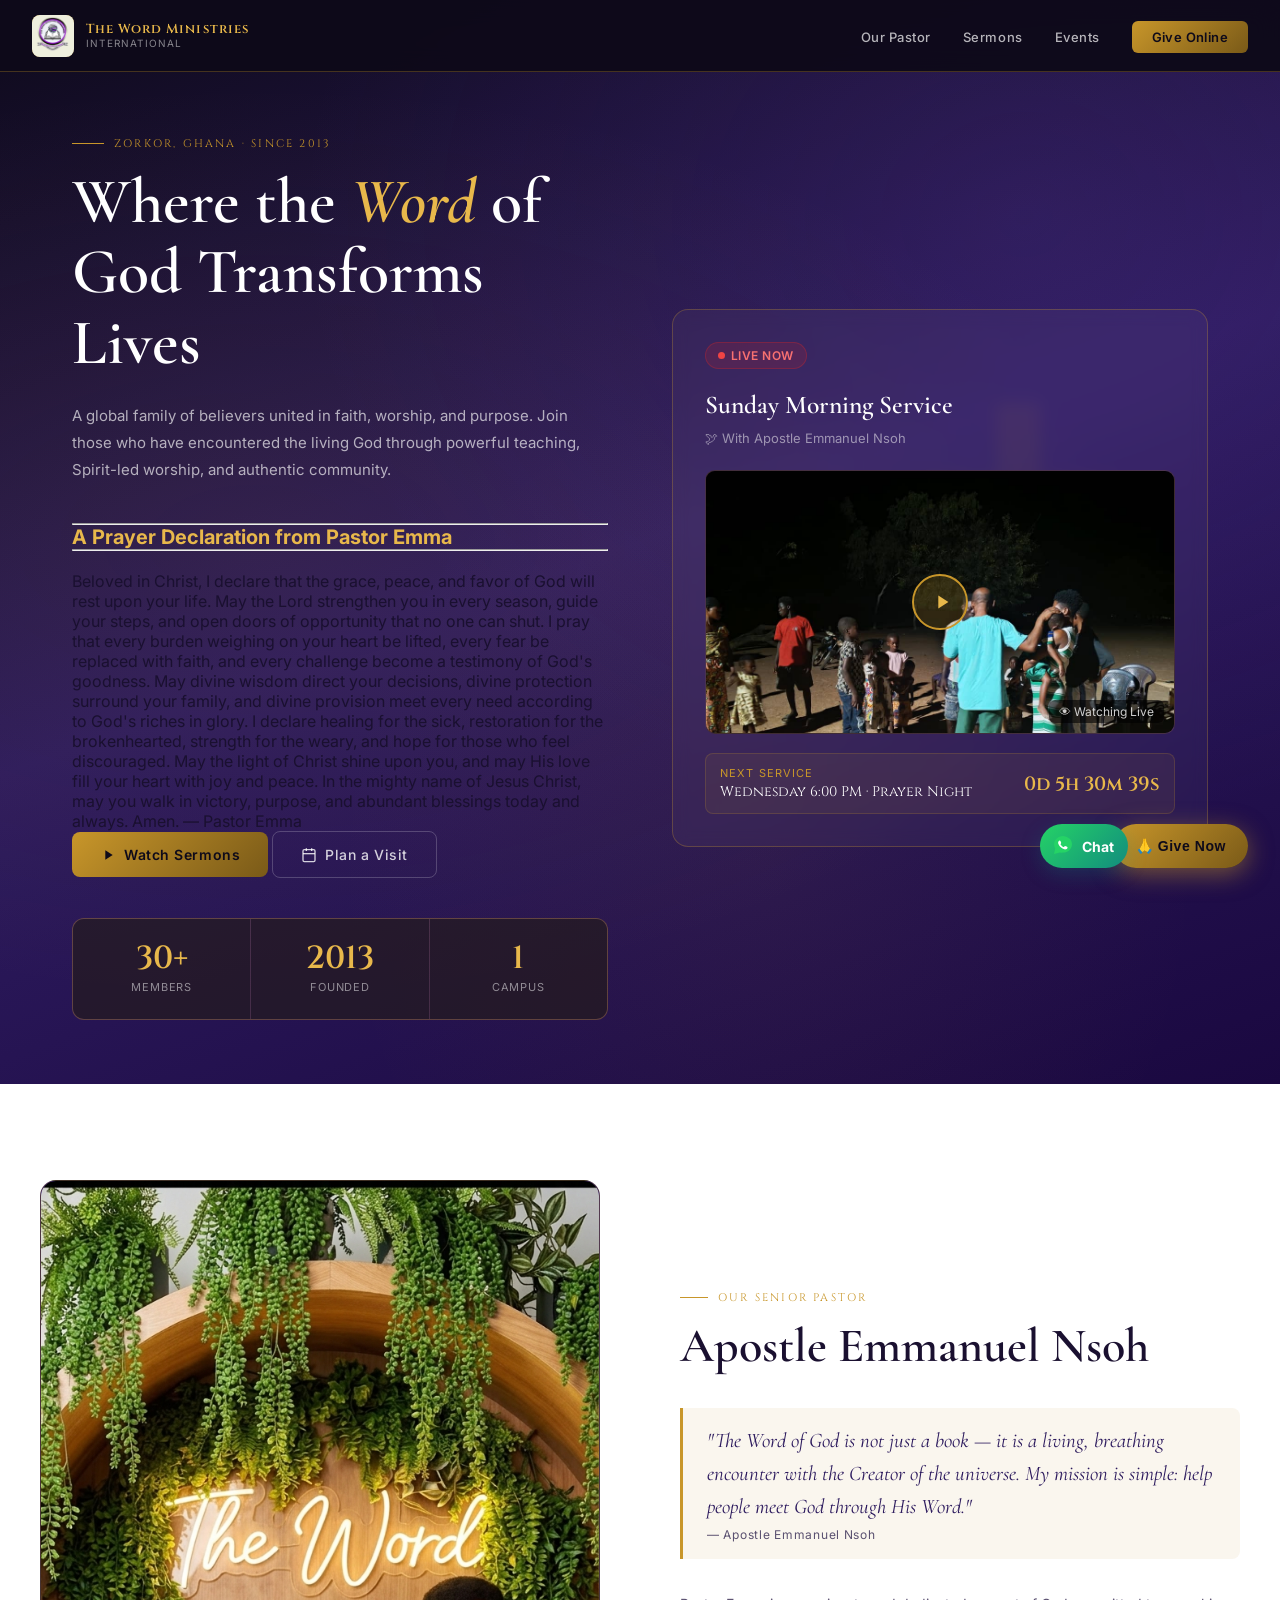
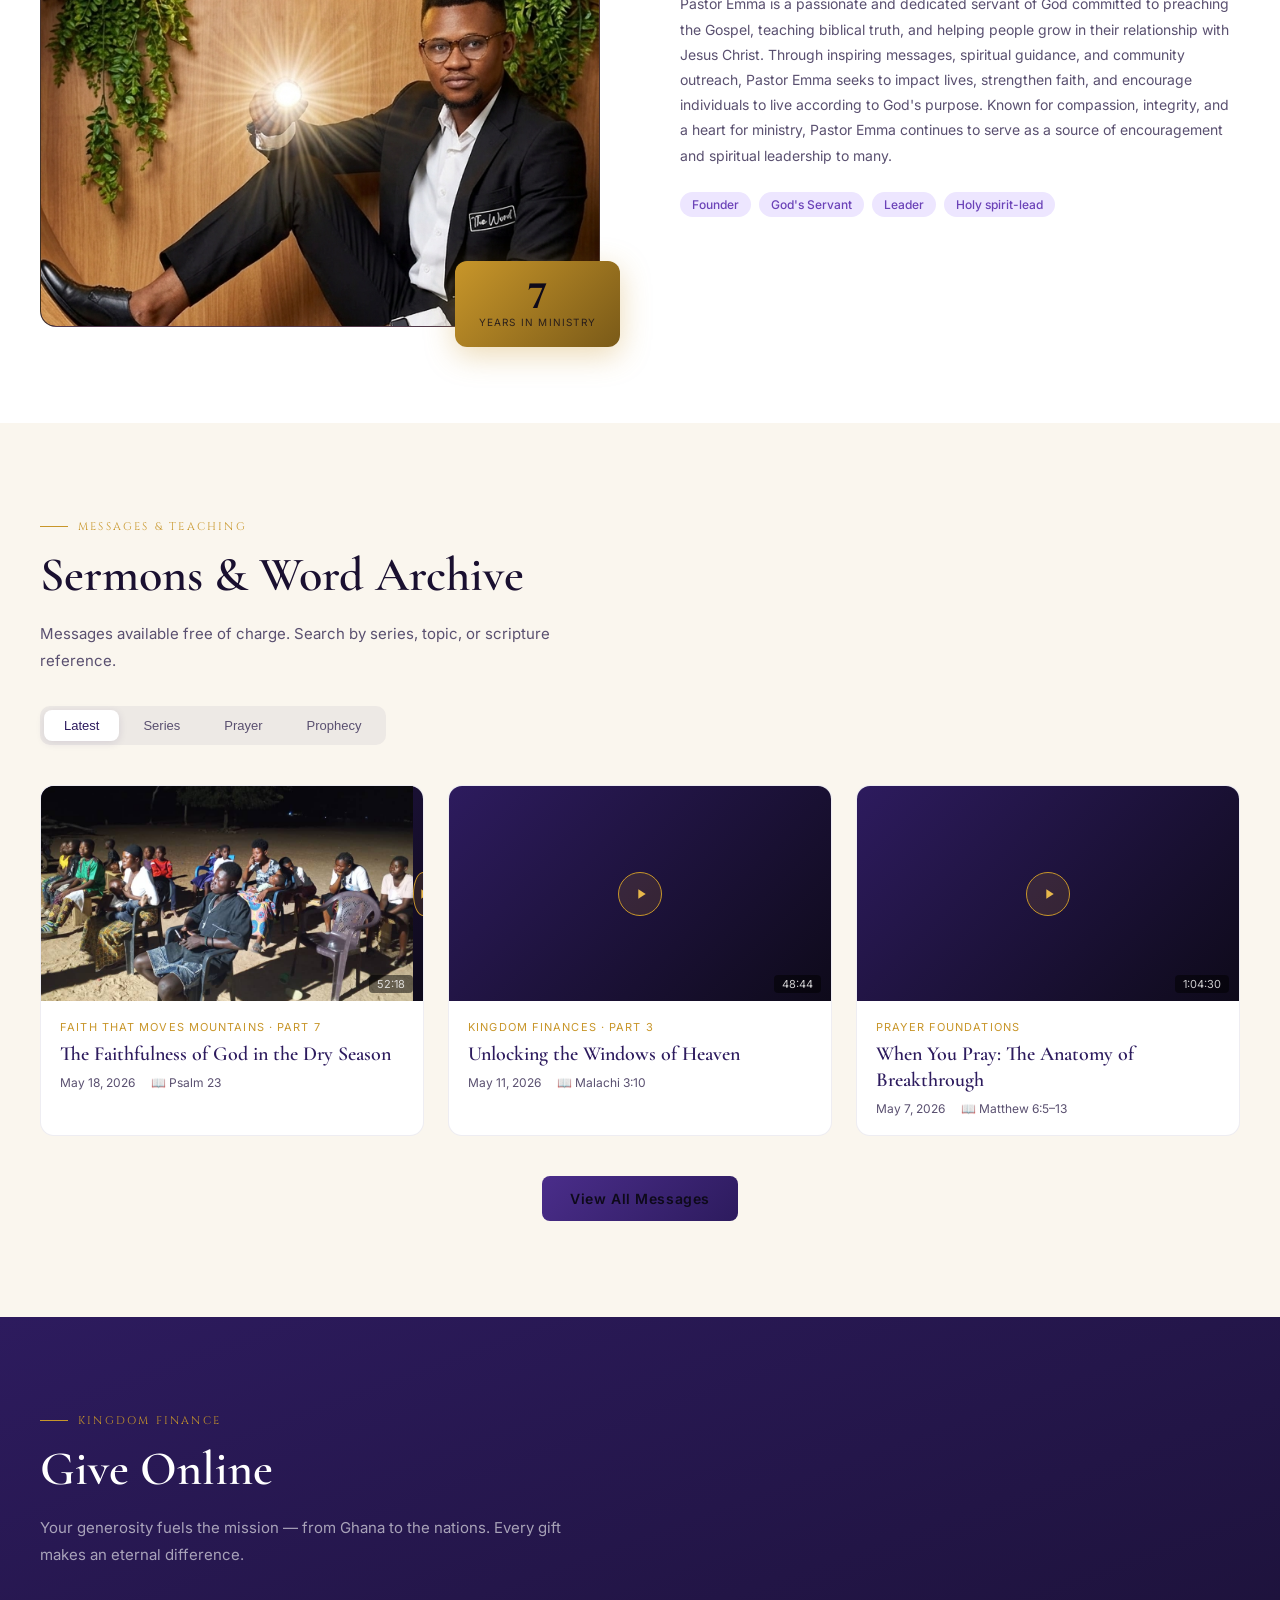
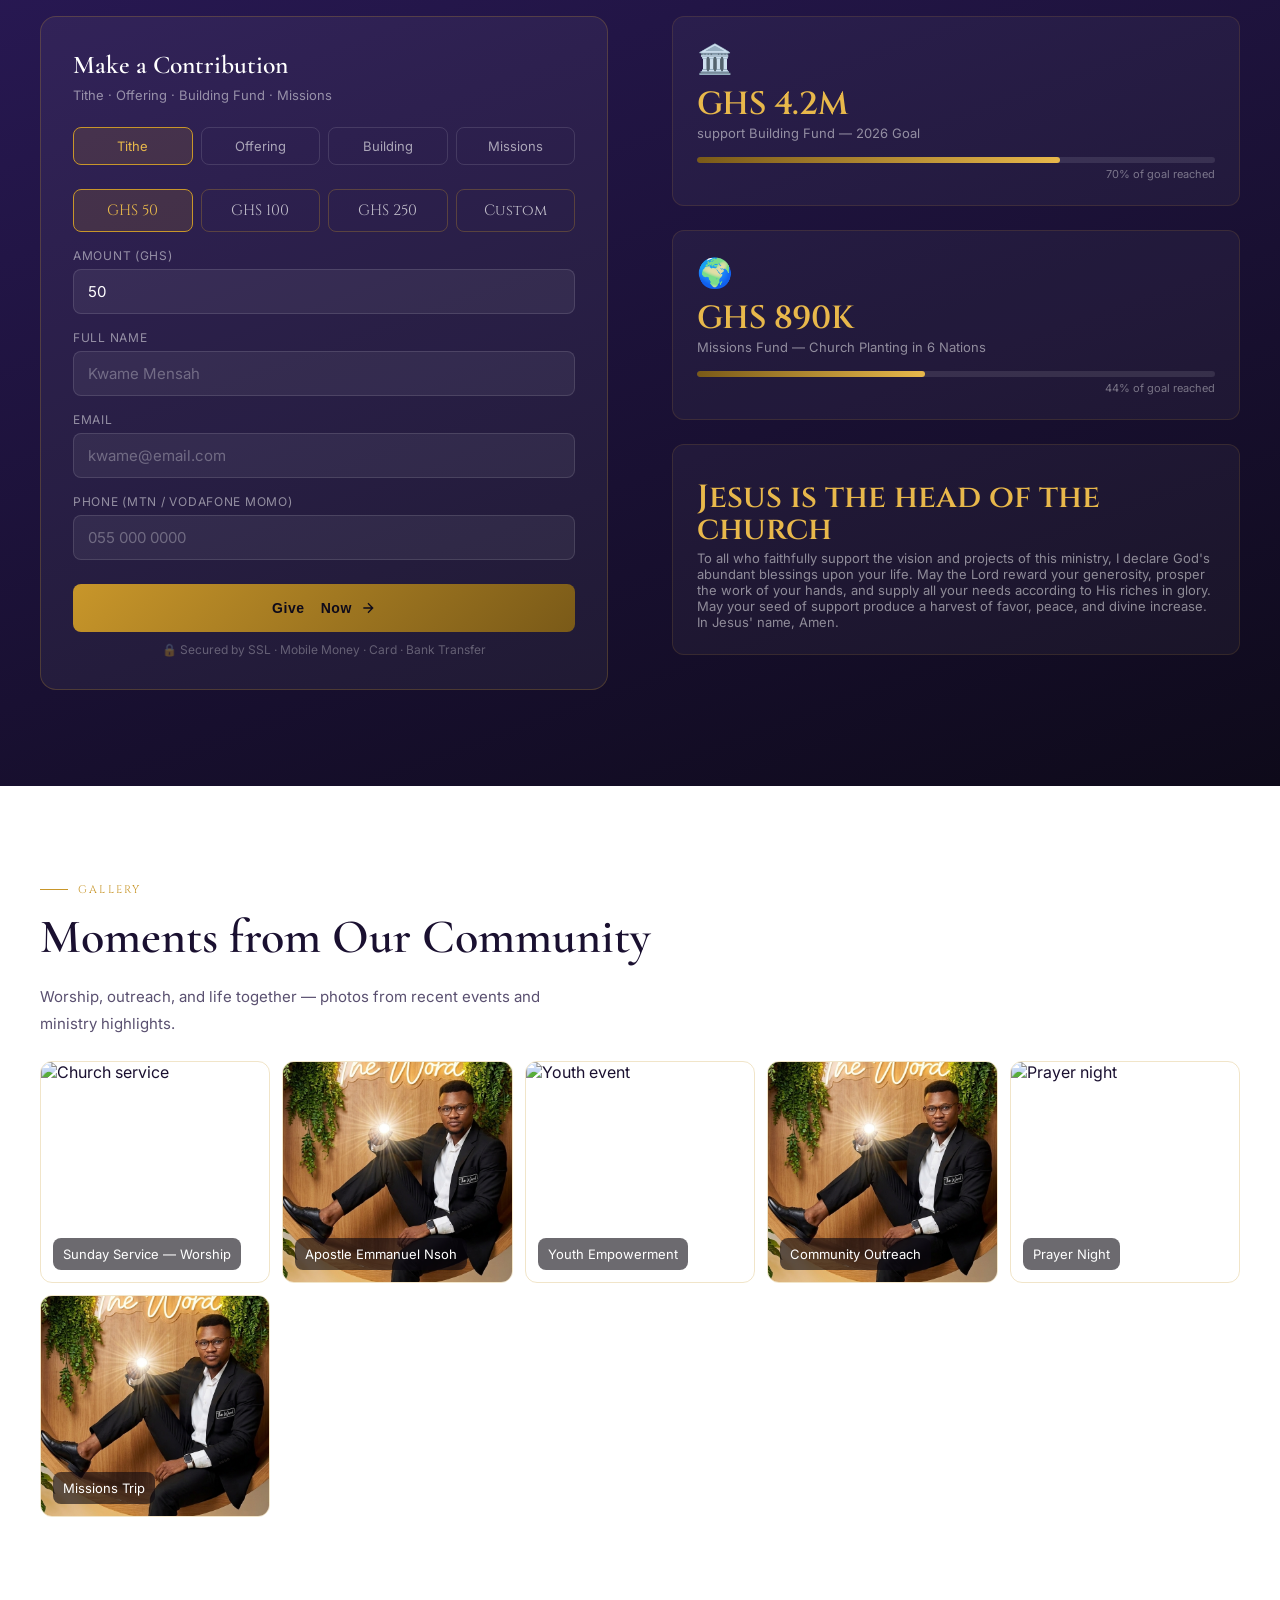
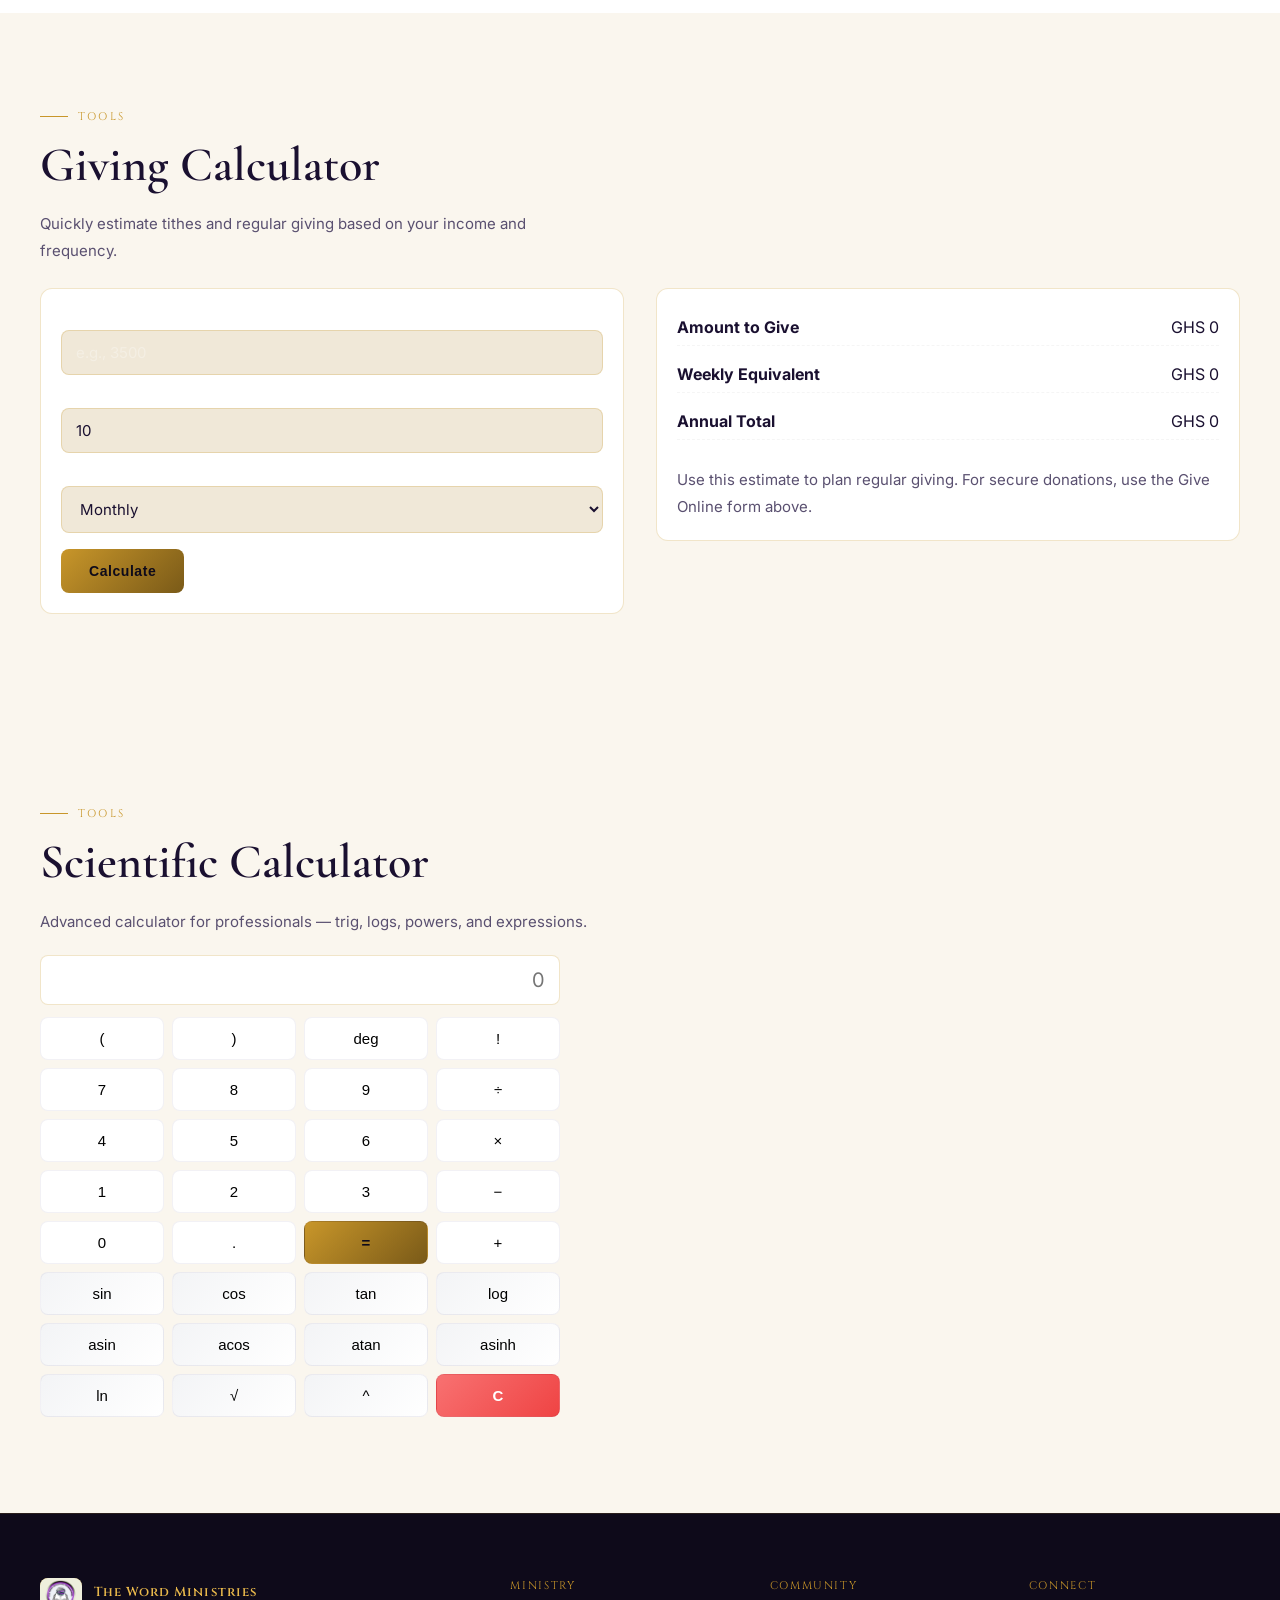
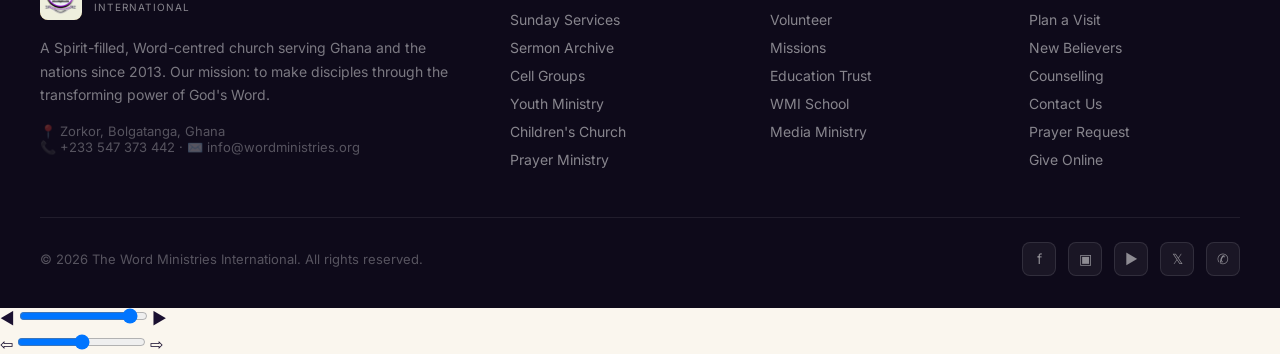
==== commit dad49a88: "Rename word-ministries-international.html to index.html" ====
--- a/index.html
+++ b/index.html
@@ -31,897 +31,6 @@
   .review-location { font-size: 12px; color: var(--text-muted); }
   /* Tighten mobile menu */
   .mobile-menu a:last-child { border-bottom: none; }
-
-
-  :root {
-  --gold: #C8962A;
-  --float-pos: 86;
-  --gold-light: #E8B84B;
-  --gold-pale: #F5DFA0;
-  --gold-dim: #7A5A18;
-  --purple: #2D1B5E;
-  --purple-mid: #4A2D8A;
-  --purple-light: #6B42B8;
-  --purple-pale: #EDE6FF;
-  --cream: #FAF6EE;
-  --cream2: #F0E8D8;
-  --dark: #0E0A1A;
-  --dark2: #1A1030;
-  --text: #1A1030;
-  --text-muted: #5A5070;
-  --border: rgba(200,150,42,0.25);
-  --shadow: 0 8px 40px rgba(45,27,94,0.18);
-}
-
-* { margin:0; padding:0; box-sizing:border-box; }
-html { scroll-behavior: smooth; }
-body {
-  font-family: 'Inter', sans-serif;
-  background: var(--cream);
-  color: var(--text);
-  overflow-x: hidden;
-}
-
-.skip-link{
-  position: absolute; left: -9999px; top: auto; width: 1px; height: 1px; overflow: hidden; z-index: 9999;
-}
-.skip-link:focus{
-  position: fixed; left: 1rem; top: 1rem; width: auto; height: auto; background: var(--gold); color: var(--dark); padding: 8px 12px; border-radius: 6px; text-decoration: none;
-}
-
-/* NAVIGATION */
-nav {
-  position: fixed; top:0; left:0; right:0; z-index:1000;
-  background: rgba(14,10,26,0.96);
-  backdrop-filter: blur(12px);
-  border-bottom: 1px solid rgba(200,150,42,0.3);
-  padding: 0 2rem;
-  display: flex; align-items: center; justify-content: space-between;
-  height: 72px;
-}
-.nav-logo {
-  display: flex; align-items: center; gap: 12px;
-}
-.nav-logo-icon {
-  width: 42px; height: 42px;
-  background: linear-gradient(135deg, var(--gold), var(--gold-dim));
-  border-radius: 8px;
-  display: flex; align-items: center; justify-content: center;
-  font-family: 'Cinzel', serif;
-  color: var(--dark);
-  font-size: 18px; font-weight: 700;
-  flex-shrink: 0;
-}
-.nav-logo-image {
-  width: 100%; height: 100%; object-fit: cover; border-radius: 8px;
-}
-.nav-logo-text {
-  display: flex; flex-direction: column;
-}
-.nav-logo-text span:first-child {
-  font-family: 'Cinzel', serif;
-  color: var(--gold-light);
-  font-size: 13px; font-weight: 600; letter-spacing: 0.08em;
-  line-height: 1.2;
-}
-.nav-logo-text span:last-child {
-  color: rgba(255,255,255,0.5);
-  font-size: 10px; letter-spacing: 0.12em; text-transform: uppercase;
-}
-.nav-links {
-  display: flex; gap: 2rem; list-style: none;
-}
-.nav-links a {
-  color: rgba(255,255,255,0.7);
-  text-decoration: none;
-  font-size: 13px; font-weight: 500; letter-spacing: 0.04em;
-  transition: color 0.2s;
-}
-.nav-links a:hover { color: var(--gold-light); }
-.nav-cta {
-  background: linear-gradient(135deg, var(--gold), var(--gold-dim));
-  color: var(--dark) !important;
-  padding: 8px 20px;
-  border-radius: 6px;
-  font-weight: 600 !important;
-  font-size: 13px !important;
-  letter-spacing: 0.03em !important;
-}
-.nav-cta:hover { opacity: 0.9; }
-.hamburger {
-  display: none;
-  flex-direction: column; gap: 5px; cursor: pointer;
-  background: none; border: none; padding: 4px;
-}
-.hamburger span {
-  width: 24px; height: 2px;
-  background: var(--gold-light); border-radius: 2px;
-  display: block;
-}
-
-/* HERO */
-.hero {
-  min-height: 100vh;
-  background: linear-gradient(160deg, var(--dark) 0%, var(--purple) 50%, #1A0840 100%);
-  position: relative; overflow: hidden;
-  display: flex; align-items: center;
-  padding-top: 72px;
-}
-.hero-bg-pattern {
-  position: absolute; inset: 0;
-  background-image:
-    radial-gradient(ellipse at 20% 50%, rgba(200,150,42,0.08) 0%, transparent 60%),
-    radial-gradient(ellipse at 80% 20%, rgba(107,66,184,0.15) 0%, transparent 50%),
-    radial-gradient(ellipse at 60% 80%, rgba(200,150,42,0.06) 0%, transparent 40%);
-}
-.hero-cross {
-  position: absolute; right: 8%; top: 50%;
-  transform: translateY(-50%);
-  opacity: 0.06;
-  width: 280px; height: 400px;
-}
-.hero-cross::before {
-  content: '✝';
-  font-size: 380px; color: var(--gold);
-  position: absolute; right: 0; top: 50%;
-  transform: translateY(-50%);
-  line-height: 1;
-}
-.hero-content {
-  max-width: 1200px; margin: 0 auto;
-  padding: 4rem 2rem;
-  position: relative; z-index: 2;
-  display: grid; grid-template-columns: 1fr 1fr; gap: 4rem; align-items: center;
-}
-.hero-eyebrow {
-  font-family: 'Cinzel', serif;
-  color: var(--gold);
-  font-size: 11px; letter-spacing: 0.2em; text-transform: uppercase;
-  margin-bottom: 1rem;
-  display: flex; align-items: center; gap: 10px;
-}
-.hero-eyebrow::before {
-  content: '';
-  width: 32px; height: 1px; background: var(--gold);
-}
-.hero h1 {
-  font-family: 'Cormorant Garamond', serif;
-  font-weight: 600; font-size: clamp(2.8rem, 5vw, 4.2rem);
-  line-height: 1.1; color: white;
-  margin-bottom: 1.5rem;
-}
-.hero h1 em {
-  font-style: italic; color: var(--gold-light);
-}
-.hero-desc {
-  color: rgba(255,255,255,0.65);
-  font-size: 15px; line-height: 1.8;
-  margin-bottom: 2.5rem;
-}
-.hero-actions {
-  --border: rgba(200,150,42,0.25);
-  --float-pos: 86;
-  --site-offset: 0;
-}
-.btn-primary {
-  background: linear-gradient(135deg, var(--gold), var(--gold-dim));
-  color: var(--dark);
-  padding: 14px 28px; border-radius: 8px;
-  font-weight: 600; font-size: 14px; letter-spacing: 0.04em;
-  text-decoration: none; border: none; cursor: pointer;
-  transition: all 0.2s; display: inline-flex; align-items: center; gap: 8px;
-}
-.btn-primary:hover { transform: translateY(-1px); box-shadow: 0 6px 20px rgba(200,150,42,0.4); }
-.btn-ghost {
-  background: transparent;
-  color: rgba(255,255,255,0.8);
-  padding: 14px 28px; border-radius: 8px;
-  font-weight: 500; font-size: 14px; letter-spacing: 0.04em;
-  text-decoration: none; border: 1px solid rgba(255,255,255,0.2); cursor: pointer;
-  transition: all 0.2s; display: inline-flex; align-items: center; gap: 8px;
-}
-.btn-ghost:hover { border-color: var(--gold); color: var(--gold-light); }
-.hero-stats {
-  display: grid; grid-template-columns: repeat(3, 1fr); gap: 1px;
-  border: 1px solid rgba(200,150,42,0.2);
-  border-radius: 12px; overflow: hidden; margin-top: 2.5rem;
-  background: rgba(200,150,42,0.2);
-}
-.hero-stat {
-  background: rgba(14,10,26,0.6);
-  padding: 1.5rem 1rem; text-align: center;
-}
-.hero-stat-num {
-  font-family: 'Cinzel', serif;
-  font-size: 2rem; font-weight: 600; color: var(--gold-light);
-  display: block; line-height: 1;
-}
-.hero-stat-label {
-  font-size: 11px; color: rgba(255,255,255,0.5);
-  letter-spacing: 0.08em; text-transform: uppercase; margin-top: 4px;
-}
-.hero-live-card {
-  background: rgba(255,255,255,0.04);
-  border: 1px solid rgba(200,150,42,0.3);
-  border-radius: 16px; padding: 2rem;
-  backdrop-filter: blur(8px);
-}
-.live-badge {
-  display: inline-flex; align-items: center; gap: 6px;
-  background: rgba(220,38,38,0.15); border: 1px solid rgba(220,38,38,0.3);
-  color: #F87171; padding: 5px 12px; border-radius: 20px;
-  font-size: 12px; font-weight: 600; letter-spacing: 0.04em;
-  margin-bottom: 1.2rem;
-}
-.live-dot {
-  width: 7px; height: 7px; background: #EF4444; border-radius: 50%;
-  animation: pulse 1.5s ease-in-out infinite;
-}
-@keyframes pulse {
-  0%,100%{ opacity:1; transform:scale(1); }
-  50%{ opacity:0.5; transform:scale(0.8); }
-}
-.live-card-title {
-  font-family: 'Cormorant Garamond', serif;
-  font-size: 1.6rem; font-weight: 600; color: white;
-  line-height: 1.3; margin-bottom: 0.5rem;
-}
-.live-card-meta {
-  font-size: 13px; color: rgba(255,255,255,0.5); margin-bottom: 1.5rem;
-}
-.live-preview {
-  width: 100%; aspect-ratio: 16/9; border-radius: 10px;
-  background: linear-gradient(135deg, var(--dark2), #2D1B5E);
-  border: 1px solid rgba(200,150,42,0.2);
-  display: flex; align-items: center; justify-content: center;
-  position: relative; overflow: hidden; margin-bottom: 1.2rem; cursor: pointer;
-}
-.live-preview-bg {
-  position: absolute; inset: 0;
-  background: linear-gradient(160deg, rgba(45,27,94,0.8), rgba(14,10,26,0.95));
-}
-.play-btn {
-  width: 56px; height: 56px; border-radius: 50%;
-  background: rgba(200,150,42,0.2); border: 2px solid var(--gold);
-  display: flex; align-items: center; justify-content: center;
-  position: relative; z-index: 2; cursor: pointer;
-  transition: all 0.2s;
-}
-.play-btn:hover { background: rgba(200,150,42,0.35); transform: scale(1.05); }
-.play-btn svg { width: 22px; height: 22px; fill: var(--gold-light); margin-left: 3px; }
-.live-viewers {
-  position: absolute; bottom: 10px; right: 10px; z-index:2;
-  background: rgba(0,0,0,0.6); border-radius: 6px; padding: 4px 10px;
-  font-size: 12px; color: rgba(255,255,255,0.8);
-  display: flex; align-items: center; gap: 6px;
-}
-.next-service {
-  display: flex; justify-content: space-between; align-items: center;
-  background: rgba(200,150,42,0.08); border: 1px solid rgba(200,150,42,0.2);
-  border-radius: 8px; padding: 12px 14px;
-}
-.next-service-label { font-size: 11px; color: var(--gold); letter-spacing: 0.1em; text-transform: uppercase; }
-.next-service-time { font-family: 'Cinzel', serif; font-size: 14px; color: white; margin-top: 2px; }
-.next-service-countdown { font-family: 'Cinzel', serif; font-size: 1.2rem; color: var(--gold-light); font-weight: 600; }
-
-/* SECTIONS */
-.section { padding: 6rem 2rem; }
-.section-inner { max-width: 1200px; margin: 0 auto; }
-.section-eyebrow {
-  font-family: 'Cinzel', serif;
-  color: var(--gold); font-size: 11px;
-  letter-spacing: 0.2em; text-transform: uppercase;
-  display: flex; align-items: center; gap: 10px; margin-bottom: 0.8rem;
-}
-.section-eyebrow::before { content:''; width:28px; height:1px; background:var(--gold); }
-.section-title {
-  font-family: 'Cormorant Garamond', serif;
-  font-size: clamp(2rem, 4vw, 3rem); font-weight: 600; line-height: 1.2;
-  margin-bottom: 1rem;
-}
-.section-sub {
-  color: var(--text-muted); font-size: 15px; line-height: 1.8; max-width: 560px;
-}
-
-/* ABOUT / PASTOR */
-.about-section { background: white; }
-.about-grid {
-  display: grid; grid-template-columns: 1fr 1fr; gap: 5rem; align-items: center;
-}
-.pastor-portrait {
-  position: relative;
-}
-.pastor-img-frame {
-  width: 100%; aspect-ratio: 3/4; border-radius: 16px;
-  background: linear-gradient(160deg, var(--purple), var(--dark));
-  position: relative; overflow: hidden;
-  border: 1px solid var(--border);
-}
-.pastor-img-frame-inner {
-  position: absolute; inset: 0;
-  background: linear-gradient(160deg, var(--purple-mid), var(--dark2));
-  display: flex; align-items: center; justify-content: center;
-}
-.pastor-placeholder-icon {
-  font-size: 8rem; opacity: 0.15;
-}
-.pastor-badge {
-  position: absolute; bottom: -20px; right: -20px;
-  background: linear-gradient(135deg, var(--gold), var(--gold-dim));
-  border-radius: 12px; padding: 1.2rem 1.5rem; text-align: center;
-  box-shadow: 0 8px 30px rgba(200,150,42,0.35);
-}
-.pastor-badge-years {
-  font-family: 'Cinzel', serif;
-  font-size: 2.2rem; font-weight: 700; color: var(--dark); line-height: 1;
-}
-.pastor-badge-label {
-  font-size: 10px; color: var(--dark); letter-spacing: 0.12em; text-transform: uppercase; opacity: 0.8;
-}
-.pastor-quote {
-  border-left: 3px solid var(--gold);
-  padding: 1rem 1.5rem; margin: 2rem 0;
-  background: var(--cream);
-  border-radius: 0 8px 8px 0;
-}
-.pastor-quote p {
-  font-family: 'Cormorant Garamond', serif;
-  font-size: 1.3rem; font-style: italic; line-height: 1.6; color: var(--purple);
-}
-.pastor-quote cite {
-  font-size: 12px; color: var(--text-muted); font-style: normal; letter-spacing: 0.06em;
-}
-.pastor-credentials {
-  display: flex; flex-wrap: wrap; gap: 8px; margin-top: 1.5rem;
-}
-.credential-tag {
-  background: var(--purple-pale);
-  color: var(--purple-light);
-  padding: 5px 12px; border-radius: 20px;
-  font-size: 12px; font-weight: 500;
-}
-
-/* SERMONS */
-.sermons-section { background: var(--cream); }
-.sermons-tabs {
-  display: flex; gap: 4px; margin-bottom: 2.5rem;
-  background: rgba(45,27,94,0.06); border-radius: 10px; padding: 4px;
-  width: fit-content;
-}
-.sermon-tab {
-  padding: 8px 20px; border-radius: 8px; font-size: 13px; font-weight: 500;
-  cursor: pointer; border: none; background: transparent; color: var(--text-muted);
-  transition: all 0.2s;
-}
-.sermon-tab.active {
-  background: white; color: var(--purple);
-  box-shadow: 0 2px 8px rgba(45,27,94,0.12);
-}
-.sermons-grid {
-  display: grid; grid-template-columns: repeat(auto-fill, minmax(300px, 1fr)); gap: 1.5rem;
-}
-.sermon-card {
-  background: white; border-radius: 14px;
-  border: 1px solid rgba(45,27,94,0.08);
-  overflow: hidden; transition: all 0.2s; cursor: pointer;
-}
-.sermon-card:hover { transform: translateY(-3px); box-shadow: var(--shadow); }
-.sermon-thumb {
-  aspect-ratio: 16/9;
-  background: linear-gradient(135deg, var(--purple), var(--dark));
-  position: relative; overflow: hidden;
-  display: flex; align-items: center; justify-content: center;
-}
-.sermon-thumb-bg {
-  position: absolute; inset: 0;
-  background: linear-gradient(160deg, rgba(74,45,138,0.9), rgba(14,10,26,0.98));
-}
-.sermon-play {
-  position: relative; z-index: 2;
-  width: 44px; height: 44px; border-radius: 50%;
-  background: rgba(200,150,42,0.15); border: 1.5px solid var(--gold);
-  display: flex; align-items: center; justify-content: center;
-}
-.sermon-play svg { width: 16px; height: 16px; fill: var(--gold-light); margin-left: 2px; }
-.sermon-duration {
-  position: absolute; bottom: 8px; right: 10px; z-index: 2;
-  font-size: 11px; color: rgba(255,255,255,0.8);
-  background: rgba(0,0,0,0.5); padding: 2px 8px; border-radius: 4px;
-}
-.sermon-body { padding: 1.2rem; }
-.sermon-series {
-  font-size: 11px; color: var(--gold); letter-spacing: 0.1em; text-transform: uppercase; margin-bottom: 0.4rem;
-}
-.sermon-title {
-  font-family: 'Cormorant Garamond', serif;
-  font-size: 1.25rem; font-weight: 600; line-height: 1.3; margin-bottom: 0.5rem; color: var(--purple);
-}
-.sermon-meta {
-  font-size: 12px; color: var(--text-muted);
-  display: flex; align-items: center; gap: 1rem;
-}
-
-/* EVENTS */
-.events-section { background: var(--dark); }
-.events-section .section-title { color: white; }
-.events-section .section-sub { color: rgba(255,255,255,0.55); }
-.events-grid {
-  display: grid; grid-template-columns: 1fr 2fr; gap: 2rem; margin-top: 3rem;
-}
-.events-calendar {
-  background: rgba(255,255,255,0.04); border: 1px solid rgba(200,150,42,0.2);
-  border-radius: 14px; padding: 1.5rem;
-}
-.cal-header {
-  display: flex; justify-content: space-between; align-items: center; margin-bottom: 1.2rem;
-}
-.cal-month {
-  font-family: 'Cinzel', serif; font-size: 15px; color: var(--gold-light); font-weight: 500;
-}
-.cal-nav { background: none; border: none; color: rgba(255,255,255,0.5); cursor: pointer; font-size: 16px; padding: 4px 8px; }
-.cal-nav:hover { color: var(--gold-light); }
-.cal-days-header {
-  display: grid; grid-template-columns: repeat(7, 1fr); gap: 2px; margin-bottom: 6px;
-}
-.cal-day-label {
-  text-align: center; font-size: 11px; color: rgba(255,255,255,0.35); padding: 4px 0;
-  letter-spacing: 0.06em;
-}
-.cal-grid {
-  display: grid; grid-template-columns: repeat(7, 1fr); gap: 2px;
-}
-.cal-day {
-  aspect-ratio: 1; border-radius: 6px;
-  display: flex; align-items: center; justify-content: center;
-  font-size: 13px; color: rgba(255,255,255,0.6); cursor: pointer;
-  transition: all 0.15s; position: relative;
-}
-.cal-day:hover { background: rgba(200,150,42,0.1); color: var(--gold-light); }
-.cal-day.has-event::after {
-  content: ''; position: absolute; bottom: 3px; left: 50%; transform: translateX(-50%);
-  width: 4px; height: 4px; border-radius: 50%; background: var(--gold);
-}
-.cal-day.today {
-  background: var(--gold); color: var(--dark); font-weight: 700;
-}
-.cal-day.today::after { background: var(--dark); }
-.cal-day.other-month { opacity: 0.25; }
-.events-list { display: flex; flex-direction: column; gap: 1rem; }
-.event-card {
-  background: rgba(255,255,255,0.04); border: 1px solid rgba(255,255,255,0.08);
-  border-radius: 12px; padding: 1.2rem 1.5rem;
-  display: grid; grid-template-columns: 64px 1fr auto; gap: 1.2rem; align-items: center;
-  transition: all 0.2s; cursor: pointer;
-}
-.event-card:hover { border-color: rgba(200,150,42,0.3); background: rgba(200,150,42,0.05); }
-.event-date-block {
-  background: rgba(200,150,42,0.1); border: 1px solid rgba(200,150,42,0.25);
-  border-radius: 10px; padding: 8px; text-align: center;
-}
-.event-day { font-family: 'Cinzel', serif; font-size: 1.6rem; color: var(--gold-light); line-height: 1; font-weight: 700; }
-.event-month { font-size: 11px; color: var(--gold); letter-spacing: 0.1em; text-transform: uppercase; margin-top: 2px; }
-.event-title { font-family: 'Cormorant Garamond', serif; font-size: 1.2rem; font-weight: 600; color: white; margin-bottom: 0.2rem; }
-.event-info { font-size: 12px; color: rgba(255,255,255,0.5); display: flex; gap: 12px; }
-.event-info span { display: flex; align-items: center; gap: 4px; }
-.event-register {
-  background: transparent; border: 1px solid rgba(200,150,42,0.4);
-  color: var(--gold-light); padding: 8px 16px; border-radius: 6px;
-  font-size: 13px; font-weight: 500; cursor: pointer; white-space: nowrap;
-  transition: all 0.2s;
-}
-.event-register:hover { background: rgba(200,150,42,0.15); }
-
-/* GIVING */
-.giving-section { background: linear-gradient(160deg, var(--purple) 0%, var(--dark) 100%); }
-.giving-section .section-title { color: white; }
-.giving-section .section-sub { color: rgba(255,255,255,0.6); }
-.giving-grid {
-  display: grid; grid-template-columns: 1fr 1fr; gap: 4rem; margin-top: 3rem; align-items: start;
-}
-.giving-form-card {
-  background: rgba(255,255,255,0.05); border: 1px solid rgba(200,150,42,0.25);
-  border-radius: 16px; padding: 2rem;
-}
-.giving-form-title {
-  font-family: 'Cormorant Garamond', serif;
-  font-size: 1.6rem; font-weight: 600; color: white; margin-bottom: 0.4rem;
-}
-.giving-form-sub { font-size: 13px; color: rgba(255,255,255,0.5); margin-bottom: 1.5rem; }
-.amount-presets {
-  display: grid; grid-template-columns: repeat(4, 1fr); gap: 8px; margin-bottom: 1rem;
-}
-.amount-preset {
-  border: 1px solid rgba(200,150,42,0.3); background: transparent;
-  color: rgba(255,255,255,0.7); border-radius: 8px; padding: 10px;
-  font-family: 'Cinzel', serif; font-size: 15px; cursor: pointer;
-  transition: all 0.2s; text-align: center;
-}
-.amount-preset:hover, .amount-preset.active {
-  background: rgba(200,150,42,0.15); border-color: var(--gold); color: var(--gold-light);
-}
-.form-group { margin-bottom: 1rem; }
-.form-label { font-size: 12px; color: rgba(255,255,255,0.5); letter-spacing: 0.06em; text-transform: uppercase; margin-bottom: 6px; display: block; }
-.form-input {
-  width: 100%; background: rgba(255,255,255,0.06);
-  border: 1px solid rgba(255,255,255,0.12);
-  border-radius: 8px; padding: 12px 14px;
-  color: white; font-size: 15px;
-  transition: border-color 0.2s;
-  font-family: 'Inter', sans-serif;
-}
-.form-input:focus { outline: none; border-color: var(--gold); }
-.form-input::placeholder { color: rgba(255,255,255,0.3); }
-.give-types {
-  display: flex; gap: 8px; margin-bottom: 1.5rem;
-}
-.give-type {
-  flex: 1; padding: 10px; border-radius: 8px;
-  border: 1px solid rgba(255,255,255,0.12); background: transparent;
-  color: rgba(255,255,255,0.6); font-size: 13px; cursor: pointer;
-  transition: all 0.2s; text-align: center;
-}
-.give-type.active { background: rgba(200,150,42,0.15); border-color: var(--gold); color: var(--gold-light); }
-.giving-stats { display: flex; flex-direction: column; gap: 1.5rem; }
-.giving-stat-card {
-  background: rgba(255,255,255,0.04); border: 1px solid rgba(200,150,42,0.15);
-  border-radius: 12px; padding: 1.5rem;
-}
-.giving-stat-icon { font-size: 1.8rem; margin-bottom: 0.8rem; }
-.giving-stat-value {
-  font-family: 'Cinzel', serif; font-size: 2rem; color: var(--gold-light); font-weight: 600; line-height: 1;
-}
-.giving-stat-label { font-size: 13px; color: rgba(255,255,255,0.5); margin-top: 4px; }
-.giving-progress-bar {
-  width: 100%; height: 6px; background: rgba(255,255,255,0.1);
-  border-radius: 3px; margin-top: 1rem; overflow: hidden;
-}
-.giving-progress-fill {
-  height: 100%; border-radius: 3px;
-  background: linear-gradient(90deg, var(--gold-dim), var(--gold-light));
-}
-.giving-progress-label { font-size: 11px; color: rgba(255,255,255,0.4); margin-top: 4px; text-align: right; }
-
-/* MEMBERS */
-.members-section { background: white; }
-.members-header { display: flex; justify-content: space-between; align-items: flex-end; margin-bottom: 2.5rem; flex-wrap: wrap; gap: 1rem; }
-.search-bar {
-  display: flex; align-items: center; gap: 8px;
-  background: var(--cream); border: 1px solid var(--border);
-  border-radius: 8px; padding: 8px 14px; width: 280px;
-}
-.search-bar input {
-  background: none; border: none; outline: none; font-size: 14px; color: var(--text); width: 100%;
-}
-.search-bar input::placeholder { color: var(--text-muted); }
-.member-stats-row {
-  display: grid; grid-template-columns: repeat(4, 1fr); gap: 1rem; margin-bottom: 2.5rem;
-}
-.member-stat {
-  background: var(--cream); border: 1px solid var(--border);
-  border-radius: 12px; padding: 1.2rem;
-}
-.member-stat-value {
-  font-family: 'Cinzel', serif; font-size: 2rem; color: var(--purple); font-weight: 600; line-height: 1;
-}
-.member-stat-label { font-size: 12px; color: var(--text-muted); margin-top: 4px; }
-.member-stat-change { font-size: 11px; color: #16A34A; margin-top: 2px; }
-.attendance-chart {
-  background: var(--cream); border: 1px solid var(--border);
-  border-radius: 14px; padding: 1.5rem; margin-bottom: 2rem;
-}
-.chart-header { display: flex; justify-content: space-between; align-items: center; margin-bottom: 1.5rem; }
-.chart-title { font-family: 'Cormorant Garamond', serif; font-size: 1.3rem; font-weight: 600; color: var(--purple); }
-.chart-bars {
-  display: flex; align-items: flex-end; gap: 8px; height: 140px;
-}
-.chart-bar-group { flex: 1; display: flex; flex-direction: column; align-items: center; gap: 6px; }
-.chart-bar {
-  width: 100%; border-radius: 4px 4px 0 0;
-  background: linear-gradient(180deg, var(--purple-light), var(--purple));
-  transition: all 0.3s;
-}
-.chart-bar.gold {
-  background: linear-gradient(180deg, var(--gold-light), var(--gold));
-}
-.chart-bar-label { font-size: 11px; color: var(--text-muted); }
-.chart-bar-val { font-size: 11px; color: var(--purple); font-weight: 600; }
-.members-table { width: 100%; border-collapse: collapse; }
-.members-table th {
-  background: var(--cream); color: var(--text-muted);
-  font-size: 11px; letter-spacing: 0.08em; text-transform: uppercase;
-  padding: 10px 14px; text-align: left; border-bottom: 1px solid var(--border);
-}
-.members-table td {
-  padding: 12px 14px; border-bottom: 1px solid rgba(45,27,94,0.05); font-size: 14px;
-}
-.member-avatar {
-  width: 34px; height: 34px; border-radius: 50%;
-  display: flex; align-items: center; justify-content: center;
-  font-size: 13px; font-weight: 600; flex-shrink: 0;
-}
-.member-name-cell { display: flex; align-items: center; gap: 10px; }
-.member-name { font-weight: 500; color: var(--text); }
-.member-id { font-size: 12px; color: var(--text-muted); }
-.status-badge {
-  padding: 3px 10px; border-radius: 20px;
-  font-size: 11px; font-weight: 600; letter-spacing: 0.04em;
-}
-.status-active { background: #DCFCE7; color: #166534; }
-.status-new { background: #DBEAFE; color: #1E40AF; }
-.status-inactive { background: #FEE2E2; color: #991B1B; }
-
-/* REVIEWS */
-.reviews-section { background: var(--cream); }
-.reviews-grid {
-  display: grid; grid-template-columns: repeat(auto-fill, minmax(320px, 1fr)); gap: 1.5rem; margin-top: 2.5rem;
-}
-.review-card {
-  background: white; border: 1px solid rgba(45,27,94,0.08);
-  border-radius: 14px; padding: 1.8rem; transition: all 0.2s;
-}
-.review-card:hover { box-shadow: var(--shadow); }
-.review-stars { color: var(--gold); font-size: 16px; margin-bottom: 0.8rem; letter-spacing: 2px; }
-.review-text {
-  font-family: 'Cormorant Garamond', serif;
-  font-size: 1.15rem; line-height: 1.7; color: var(--text); margin-bottom: 1.2rem; font-style: italic;
-}
-.review-author { display: flex; align-items: center; gap: 10px; }
-.review-avatar {
-  width: 38px; height: 38px; border-radius: 50%;
-  display: flex; align-items: center; justify-content: center;
-  font-size: 14px; font-weight: 700; flex-shrink: 0;
-}
-.review-name { font-size: 14px; font-weight: 600; color: var(--text); }
-.review-location { font-size: 12px; color: var(--text-muted); }
-
-/* CHURCH HISTORY */
-.history-section { background: var(--dark); }
-.history-section .section-title { color: white; }
-.history-section .section-sub { color: rgba(255,255,255,0.55); }
-.timeline { position: relative; margin-top: 3rem; padding-left: 2rem; }
-.timeline::before {
-  content: ''; position: absolute; left: 0; top: 0; bottom: 0;
-  width: 2px; background: linear-gradient(180deg, var(--gold), transparent);
-}
-.timeline-item { position: relative; margin-bottom: 2.5rem; padding-left: 2rem; }
-.timeline-dot {
-  position: absolute; left: -2rem; top: 6px;
-  width: 10px; height: 10px; border-radius: 50%;
-  background: var(--gold); border: 2px solid var(--dark);
-  box-shadow: 0 0 0 3px rgba(200,150,42,0.3);
-  transform: translateX(-50%);
-  margin-left: 1px;
-}
-.timeline-year {
-  font-family: 'Cinzel', serif; color: var(--gold); font-size: 12px;
-  letter-spacing: 0.12em; font-weight: 600; margin-bottom: 0.4rem;
-}
-.timeline-title {
-  font-family: 'Cormorant Garamond', serif;
-  font-size: 1.3rem; font-weight: 600; color: white; margin-bottom: 0.4rem;
-}
-.timeline-desc { font-size: 14px; color: rgba(255,255,255,0.55); line-height: 1.7; }
-
-/* GALLERY */
-.gallery-section { background: white; }
-.gallery-grid {
-  display: grid; grid-template-columns: repeat(auto-fill, minmax(220px, 1fr)); gap: 12px; margin-top: 1.5rem;
-}
-.gallery-item { position: relative; overflow: hidden; border-radius: 12px; cursor: pointer; border: 1px solid var(--border); }
-.gallery-item img { width: 100%; height: 220px; object-fit: cover; display: block; transition: transform 0.35s ease; }
-.gallery-item:hover img{ transform: scale(1.05); }
-.gallery-caption { position: absolute; left: 12px; bottom: 12px; background: rgba(10,8,16,0.6); color: white; padding: 8px 10px; border-radius: 8px; font-size: 13px; }
-
-.lightbox { position: fixed; inset: 0; display: none; align-items: center; justify-content: center; background: rgba(0,0,0,0.85); z-index: 2000; padding: 2rem; }
-.lightbox[aria-hidden="false"] { display: flex; }
-.lightbox img { max-width: 100%; max-height: 80vh; border-radius: 8px; box-shadow: 0 20px 60px rgba(0,0,0,0.6); }
-.lightbox-close { position: absolute; right: 2rem; top: 1.75rem; background: transparent; color: white; border: none; font-size: 28px; cursor: pointer; }
-.lightbox-caption { color: rgba(255,255,255,0.85); margin-top: 12px; font-size: 14px; text-align: center; }
-
-/* lightbox navigation */
-.lightbox-prev, .lightbox-next {
-  position: absolute; top: 50%; transform: translateY(-50%); background: rgba(0,0,0,0.4); color: white; border: none; font-size: 32px; width: 56px; height: 56px; border-radius: 50%; cursor: pointer;
-}
-.lightbox-prev { left: 1.5rem; }
-.lightbox-next { right: 1.5rem; }
-.lightbox-prev:hover, .lightbox-next:hover { background: rgba(255,255,255,0.06); }
-
-/* CALCULATOR */
-.calculator-section { background: var(--cream); }
-.calc-grid { display: grid; grid-template-columns: 1fr 1fr; gap: 2rem; align-items: start; margin-top: 1.5rem; }
-.calc-card { background: white; border: 1px solid var(--border); border-radius: 12px; padding: 1.25rem; }
-.calc-results { background: white; border: 1px solid var(--border); border-radius: 12px; padding: 1.25rem; display: flex; flex-direction: column; gap: 10px; }
-.result-row { display:flex; justify-content:space-between; align-items:center; padding:8px 0; border-bottom:1px dashed rgba(0,0,0,0.04); }
-
-/* Scientific calculator styles */
-.sci-calc { max-width: 520px; margin-top: 1.25rem; }
-.sci-display {
-  width: 100%; padding: 12px 14px; font-size: 20px; border-radius: 8px; border: 1px solid var(--border); background: white; margin-bottom: 0.75rem;
-  font-family: 'Inter', sans-serif; text-align: right;
-}
-.sci-buttons { display: grid; grid-template-columns: repeat(4, 1fr); gap: 8px; }
-.sci-buttons button { padding: 12px; border-radius: 8px; background: white; border: 1px solid rgba(45,27,94,0.06); cursor: pointer; font-size: 15px; }
-.sci-buttons button:hover { box-shadow: var(--shadow); }
-.sci-buttons button[data-fn] { background: linear-gradient(135deg, #f3f4f6, #fff); }
-.sci-buttons #sci-equals { background: linear-gradient(135deg, var(--gold), var(--gold-dim)); color: var(--dark); font-weight:700; }
-.sci-buttons #sci-clear { background: linear-gradient(135deg, #f87171, #ef4444); color: white; font-weight:700; }
-
-@media (max-width: 600px) { .sci-calc { max-width: 100%; } .sci-display { font-size: 18px; } }
-
-@media (max-width:900px){ .calc-grid{ grid-template-columns: 1fr; } .gallery-grid img{ height:160px; } }
-
-/* FOOTER */
-footer {
-  background: var(--dark); border-top: 1px solid rgba(200,150,42,0.15);
-  padding: 4rem 2rem 2rem;
-}
-.footer-inner { max-width: 1200px; margin: 0 auto; }
-.footer-grid {
-  display: grid; grid-template-columns: 2fr 1fr 1fr 1fr; gap: 3rem; margin-bottom: 3rem;
-}
-.footer-brand-desc { font-size: 14px; color: rgba(255,255,255,0.45); line-height: 1.7; margin-top: 1rem; }
-.footer-col-title {
-  font-family: 'Cinzel', serif; font-size: 11px; color: var(--gold);
-  letter-spacing: 0.15em; text-transform: uppercase; margin-bottom: 1rem;
-}
-.footer-links { list-style: none; display: flex; flex-direction: column; gap: 8px; }
-.footer-links a { color: rgba(255,255,255,0.5); text-decoration: none; font-size: 14px; transition: color 0.2s; }
-.footer-links a:hover { color: var(--gold-light); }
-.footer-bottom {
-  border-top: 1px solid rgba(255,255,255,0.08);
-  padding-top: 1.5rem;
-  display: flex; justify-content: space-between; align-items: center;
-  flex-wrap: wrap; gap: 1rem;
-}
-.footer-copy { font-size: 13px; color: rgba(255,255,255,0.3); }
-.footer-social { display: flex; gap: 12px; }
-.social-icon {
-  width: 34px; height: 34px; border-radius: 8px;
-  background: rgba(255,255,255,0.05); border: 1px solid rgba(255,255,255,0.1);
-  display: flex; align-items: center; justify-content: center;
-  color: rgba(255,255,255,0.5); text-decoration: none; font-size: 14px;
-  transition: all 0.2s;
-}
-.social-icon:hover { background: rgba(200,150,42,0.15); border-color: var(--gold); color: var(--gold-light); }
-
-/* MOBILE NAV MENU */
-.mobile-menu {
-  display: none;
-  position: fixed; top: 72px; left: 0; right: 0; z-index: 999;
-  background: rgba(14,10,26,0.98);
-  border-bottom: 1px solid rgba(200,150,42,0.2);
-  padding: 1.5rem 2rem; flex-direction: column; gap: 1rem;
-}
-.mobile-menu.open { display: flex; }
-.mobile-menu a {
-  color: rgba(255,255,255,0.75); text-decoration: none; font-size: 16px; padding: 8px 0;
-  border-bottom: 1px solid rgba(255,255,255,0.06);
-}
-
-/* RESPONSIVE */
-@media (max-width: 900px) {
-  .hero-content { grid-template-columns: 1fr; }
-  .hero-cross { display: none; }
-  .about-grid { grid-template-columns: 1fr; }
-  .giving-grid { grid-template-columns: 1fr; }
-  .events-grid { grid-template-columns: 1fr; }
-  .footer-grid { grid-template-columns: 1fr 1fr; }
-  .member-stats-row { grid-template-columns: 1fr 1fr; }
-  .nav-links { display: none; }
-  .hamburger { display: flex; }
-}
-@media (max-width: 600px) {
-  .section { padding: 4rem 1.25rem; }
-  .footer-grid { grid-template-columns: 1fr; }
-  .amount-presets { grid-template-columns: repeat(2, 1fr); }
-  .hero-stats { grid-template-columns: 1fr 1fr 1fr; }
-  .member-stats-row { grid-template-columns: 1fr 1fr; }
-}
-
-/* SCROLL ANIMATION */
-.fade-in { opacity:0; transform:translateY(20px); transition: opacity 0.5s ease, transform 0.5s ease; }
-.fade-in.visible { opacity:1; transform:translateY(0); }
-
-/* FLOATING DONATE BUTTON */
-.float-give {
-  position: fixed; bottom: 2rem; right: 2rem; z-index: 900;
-  background: linear-gradient(135deg, var(--gold), var(--gold-dim));
-  color: var(--dark); padding: 14px 22px;
-  border-radius: 50px; font-weight: 700; font-size: 14px;
-  box-shadow: 0 6px 24px rgba(200,150,42,0.5);
-  border: none; cursor: pointer; letter-spacing: 0.04em;
-  display: flex; align-items: center; gap: 8px;
-  transition: all 0.2s;
-}
-.float-give:hover { transform: translateY(-2px); box-shadow: 0 10px 32px rgba(200,150,42,0.6); }
-
-/* Global image responsiveness and small-phone tweaks */
-img { max-width: 100%; height: auto; display: block; }
-html, body { -webkit-text-size-adjust: 100%; }
-
-@media (max-width: 420px) {
-  nav { padding: 0 1rem; height: 64px; }
-  .nav-logo-text span:first-child { font-size: 12px; }
-  .nav-logo-text span:last-child { font-size: 9px; }
-  .hero { padding-top: 64px; }
-  .hero-content { padding: 2rem 1rem; gap: 1.5rem; }
-  .hero h1 { font-size: clamp(2rem, 6vw, 2.6rem); }
-  .hero-desc { font-size: 14px; }
-  .btn-primary, .btn-ghost { padding: 10px 16px; font-size: 13px; }
-  .hero-stats { gap: 0.5rem; }
-  .hero-stat { padding: 1rem 0.6rem; }
-  .hero-stat-num { font-size: 1.4rem; }
-  .hero-live-card { padding: 1rem; }
-  .pastor-badge { bottom: -14px; right: -14px; padding: 8px 10px; }
-  .about-grid { gap: 2rem; }
-  .sermons-grid { grid-template-columns: 1fr; }
-  .gallery-item img { height: auto; }
-  .float-give { bottom: 1rem; right: 1rem; padding: 10px 14px; font-size: 13px; }
-  .section { padding: 3rem 0.9rem; }
-  .section-title { font-size: 1.6rem; }
-  .review-text { font-size: 1rem; }
-  .pastor-img-frame { aspect-ratio: 3/4; }
-}
-
-/* Very small phones — make the site compact while preserving visual hierarchy */
-@media (max-width: 360px) {
-  nav { height: 56px; padding: 0 0.75rem; }
-  .nav-logo-icon { width: 36px; height: 36px; font-size: 16px; }
-  .nav-logo-text { display: none; }
-  .hero { min-height: 70vh; padding-top: 56px; }
-  .hero-content { padding: 1.25rem 0.8rem; gap: 1rem; }
-  .hero h1 { font-size: clamp(1.6rem, 6.5vw, 2.1rem); }
-  .hero-desc { font-size: 13px; }
-  .hero-actions { flex-direction: column; align-items: stretch; }
-  .btn-primary, .btn-ghost { width: 100%; justify-content: center; padding: 10px 12px; }
-  .hero-live-card { padding: 0.9rem; }
-  .hero-stats { grid-template-columns: repeat(3, 1fr); gap: 0.4rem; }
-  .section { padding: 2rem 0.6rem; }
-  .section-title { font-size: 1.4rem; }
-  .float-give { bottom: 0.75rem; right: 0.75rem; padding: 8px 10px; font-size: 12px; }
-}
-
-/* Floating WhatsApp button (positioned left of the Give button) */
-.float-whatsapp {
-  position: fixed; bottom: 2rem; right: 9.5rem; z-index: 905;
-  background: linear-gradient(135deg, #25D366, #128C7E);
-  color: white; padding: 12px 14px; border-radius: 50px; font-weight: 700; font-size: 14px;
-  box-shadow: 0 6px 20px rgba(18,140,126,0.25); border: none; cursor: pointer;
-  display: flex; align-items: center; gap: 8px; text-decoration: none;
-  transition: transform 0.15s ease, box-shadow 0.15s ease;
-}
-.float-whatsapp:hover { transform: translateY(-3px); box-shadow: 0 10px 30px rgba(18,140,126,0.35); }
-.float-whatsapp .wa-icon { width: 20px; height: 20px; display: inline-block; font-size: 18px; line-height: 1; }
-
-@media (max-width: 420px) {
-  .float-whatsapp { right: 7.5rem; padding: 10px 12px; }
-}
-@media (max-width: 360px) {
-  .float-whatsapp { right: calc(0.75rem + 60px); bottom: 0.9rem; padding: 8px 10px; font-size: 12px; }
-  .float-whatsapp .wa-label { display: none; }
-}
-
-/* hide whatsapp label when very narrow and keep icon only */
-@media (max-width: 320px) {
-  .float-whatsapp { padding: 8px; border-radius: 50%; width: 44px; height: 44px; justify-content: center; }
-  .float-whatsapp .wa-label { display: none; }
-  .float-whatsapp .wa-icon svg { width: 20px; height: 20px; }
-}
-
-/* Slider for adjusting floating button horizontal position on small screens */
-@media (max-width: 420px) {
-  .float-give, .float-whatsapp { right: auto; left: calc(var(--float-pos) * 1%); transform: translateX(-50%); }
-  .site-wrapper { transform: translateX(calc(var(--site-offset) * 1%)); transition: transform 0.12s ease; }
-  .float-position-slider {
-    position: fixed; bottom: 1.1rem; left: 50%; transform: translateX(-50%); z-index: 910;
-    display: flex; align-items: center; gap: 8px; background: rgba(0,0,0,0.35); padding: 6px 8px; border-radius: 999px; backdrop-filter: blur(6px);
-  }
-  .float-position-slider .slider-icon { color: white; font-size: 12px; opacity: 0.9; }
-  .float-position-slider input[type="range"] { -webkit-appearance: none; appearance: none; width: 160px; height: 6px; background: linear-gradient(90deg,#25D366,#128C7E); border-radius: 999px; }
-  .float-position-slider input[type="range"]::-webkit-slider-thumb { -webkit-appearance: none; width: 18px; height: 18px; border-radius: 50%; background: white; box-shadow: 0 2px 6px rgba(0,0,0,0.3); }
-  .float-position-slider input[type="range"]::-moz-range-thumb { width: 18px; height: 18px; border-radius: 50%; background: white; box-shadow: 0 2px 6px rgba(0,0,0,0.3); }
-}
-
 </style>
 </head>
 <body>
--- a/wordministries.css
+++ b/wordministries.css
@@ -0,0 +1,888 @@
+:root {
+  --gold: #C8962A;
+  --float-pos: 86;
+  --gold-light: #E8B84B;
+  --gold-pale: #F5DFA0;
+  --gold-dim: #7A5A18;
+  --purple: #2D1B5E;
+  --purple-mid: #4A2D8A;
+  --purple-light: #6B42B8;
+  --purple-pale: #EDE6FF;
+  --cream: #FAF6EE;
+  --cream2: #F0E8D8;
+  --dark: #0E0A1A;
+  --dark2: #1A1030;
+  --text: #1A1030;
+  --text-muted: #5A5070;
+  --border: rgba(200,150,42,0.25);
+  --shadow: 0 8px 40px rgba(45,27,94,0.18);
+}
+
+* { margin:0; padding:0; box-sizing:border-box; }
+html { scroll-behavior: smooth; }
+body {
+  font-family: 'Inter', sans-serif;
+  background: var(--cream);
+  color: var(--text);
+  overflow-x: hidden;
+}
+
+.skip-link{
+  position: absolute; left: -9999px; top: auto; width: 1px; height: 1px; overflow: hidden; z-index: 9999;
+}
+.skip-link:focus{
+  position: fixed; left: 1rem; top: 1rem; width: auto; height: auto; background: var(--gold); color: var(--dark); padding: 8px 12px; border-radius: 6px; text-decoration: none;
+}
+
+/* NAVIGATION */
+nav {
+  position: fixed; top:0; left:0; right:0; z-index:1000;
+  background: rgba(14,10,26,0.96);
+  backdrop-filter: blur(12px);
+  border-bottom: 1px solid rgba(200,150,42,0.3);
+  padding: 0 2rem;
+  display: flex; align-items: center; justify-content: space-between;
+  height: 72px;
+}
+.nav-logo {
+  display: flex; align-items: center; gap: 12px;
+}
+.nav-logo-icon {
+  width: 42px; height: 42px;
+  background: linear-gradient(135deg, var(--gold), var(--gold-dim));
+  border-radius: 8px;
+  display: flex; align-items: center; justify-content: center;
+  font-family: 'Cinzel', serif;
+  color: var(--dark);
+  font-size: 18px; font-weight: 700;
+  flex-shrink: 0;
+}
+.nav-logo-image {
+  width: 100%; height: 100%; object-fit: cover; border-radius: 8px;
+}
+.nav-logo-text {
+  display: flex; flex-direction: column;
+}
+.nav-logo-text span:first-child {
+  font-family: 'Cinzel', serif;
+  color: var(--gold-light);
+  font-size: 13px; font-weight: 600; letter-spacing: 0.08em;
+  line-height: 1.2;
+}
+.nav-logo-text span:last-child {
+  color: rgba(255,255,255,0.5);
+  font-size: 10px; letter-spacing: 0.12em; text-transform: uppercase;
+}
+.nav-links {
+  display: flex; gap: 2rem; list-style: none;
+}
+.nav-links a {
+  color: rgba(255,255,255,0.7);
+  text-decoration: none;
+  font-size: 13px; font-weight: 500; letter-spacing: 0.04em;
+  transition: color 0.2s;
+}
+.nav-links a:hover { color: var(--gold-light); }
+.nav-cta {
+  background: linear-gradient(135deg, var(--gold), var(--gold-dim));
+  color: var(--dark) !important;
+  padding: 8px 20px;
+  border-radius: 6px;
+  font-weight: 600 !important;
+  font-size: 13px !important;
+  letter-spacing: 0.03em !important;
+}
+.nav-cta:hover { opacity: 0.9; }
+.hamburger {
+  display: none;
+  flex-direction: column; gap: 5px; cursor: pointer;
+  background: none; border: none; padding: 4px;
+}
+.hamburger span {
+  width: 24px; height: 2px;
+  background: var(--gold-light); border-radius: 2px;
+  display: block;
+}
+
+/* HERO */
+.hero {
+  min-height: 100vh;
+  background: linear-gradient(160deg, var(--dark) 0%, var(--purple) 50%, #1A0840 100%);
+  position: relative; overflow: hidden;
+  display: flex; align-items: center;
+  padding-top: 72px;
+}
+.hero-bg-pattern {
+  position: absolute; inset: 0;
+  background-image:
+    radial-gradient(ellipse at 20% 50%, rgba(200,150,42,0.08) 0%, transparent 60%),
+    radial-gradient(ellipse at 80% 20%, rgba(107,66,184,0.15) 0%, transparent 50%),
+    radial-gradient(ellipse at 60% 80%, rgba(200,150,42,0.06) 0%, transparent 40%);
+}
+.hero-cross {
+  position: absolute; right: 8%; top: 50%;
+  transform: translateY(-50%);
+  opacity: 0.06;
+  width: 280px; height: 400px;
+}
+.hero-cross::before {
+  content: '✝';
+  font-size: 380px; color: var(--gold);
+  position: absolute; right: 0; top: 50%;
+  transform: translateY(-50%);
+  line-height: 1;
+}
+.hero-content {
+  max-width: 1200px; margin: 0 auto;
+  padding: 4rem 2rem;
+  position: relative; z-index: 2;
+  display: grid; grid-template-columns: 1fr 1fr; gap: 4rem; align-items: center;
+}
+.hero-eyebrow {
+  font-family: 'Cinzel', serif;
+  color: var(--gold);
+  font-size: 11px; letter-spacing: 0.2em; text-transform: uppercase;
+  margin-bottom: 1rem;
+  display: flex; align-items: center; gap: 10px;
+}
+.hero-eyebrow::before {
+  content: '';
+  width: 32px; height: 1px; background: var(--gold);
+}
+.hero h1 {
+  font-family: 'Cormorant Garamond', serif;
+  font-weight: 600; font-size: clamp(2.8rem, 5vw, 4.2rem);
+  line-height: 1.1; color: white;
+  margin-bottom: 1.5rem;
+}
+.hero h1 em {
+  font-style: italic; color: var(--gold-light);
+}
+.hero-desc {
+  color: rgba(255,255,255,0.65);
+  font-size: 15px; line-height: 1.8;
+  margin-bottom: 2.5rem;
+}
+.hero-actions {
+  --border: rgba(200,150,42,0.25);
+  --float-pos: 86;
+  --site-offset: 0;
+}
+.btn-primary {
+  background: linear-gradient(135deg, var(--gold), var(--gold-dim));
+  color: var(--dark);
+  padding: 14px 28px; border-radius: 8px;
+  font-weight: 600; font-size: 14px; letter-spacing: 0.04em;
+  text-decoration: none; border: none; cursor: pointer;
+  transition: all 0.2s; display: inline-flex; align-items: center; gap: 8px;
+}
+.btn-primary:hover { transform: translateY(-1px); box-shadow: 0 6px 20px rgba(200,150,42,0.4); }
+.btn-ghost {
+  background: transparent;
+  color: rgba(255,255,255,0.8);
+  padding: 14px 28px; border-radius: 8px;
+  font-weight: 500; font-size: 14px; letter-spacing: 0.04em;
+  text-decoration: none; border: 1px solid rgba(255,255,255,0.2); cursor: pointer;
+  transition: all 0.2s; display: inline-flex; align-items: center; gap: 8px;
+}
+.btn-ghost:hover { border-color: var(--gold); color: var(--gold-light); }
+.hero-stats {
+  display: grid; grid-template-columns: repeat(3, 1fr); gap: 1px;
+  border: 1px solid rgba(200,150,42,0.2);
+  border-radius: 12px; overflow: hidden; margin-top: 2.5rem;
+  background: rgba(200,150,42,0.2);
+}
+.hero-stat {
+  background: rgba(14,10,26,0.6);
+  padding: 1.5rem 1rem; text-align: center;
+}
+.hero-stat-num {
+  font-family: 'Cinzel', serif;
+  font-size: 2rem; font-weight: 600; color: var(--gold-light);
+  display: block; line-height: 1;
+}
+.hero-stat-label {
+  font-size: 11px; color: rgba(255,255,255,0.5);
+  letter-spacing: 0.08em; text-transform: uppercase; margin-top: 4px;
+}
+.hero-live-card {
+  background: rgba(255,255,255,0.04);
+  border: 1px solid rgba(200,150,42,0.3);
+  border-radius: 16px; padding: 2rem;
+  backdrop-filter: blur(8px);
+}
+.live-badge {
+  display: inline-flex; align-items: center; gap: 6px;
+  background: rgba(220,38,38,0.15); border: 1px solid rgba(220,38,38,0.3);
+  color: #F87171; padding: 5px 12px; border-radius: 20px;
+  font-size: 12px; font-weight: 600; letter-spacing: 0.04em;
+  margin-bottom: 1.2rem;
+}
+.live-dot {
+  width: 7px; height: 7px; background: #EF4444; border-radius: 50%;
+  animation: pulse 1.5s ease-in-out infinite;
+}
+@keyframes pulse {
+  0%,100%{ opacity:1; transform:scale(1); }
+  50%{ opacity:0.5; transform:scale(0.8); }
+}
+.live-card-title {
+  font-family: 'Cormorant Garamond', serif;
+  font-size: 1.6rem; font-weight: 600; color: white;
+  line-height: 1.3; margin-bottom: 0.5rem;
+}
+.live-card-meta {
+  font-size: 13px; color: rgba(255,255,255,0.5); margin-bottom: 1.5rem;
+}
+.live-preview {
+  width: 100%; aspect-ratio: 16/9; border-radius: 10px;
+  background: linear-gradient(135deg, var(--dark2), #2D1B5E);
+  border: 1px solid rgba(200,150,42,0.2);
+  display: flex; align-items: center; justify-content: center;
+  position: relative; overflow: hidden; margin-bottom: 1.2rem; cursor: pointer;
+}
+.live-preview-bg {
+  position: absolute; inset: 0;
+  background: linear-gradient(160deg, rgba(45,27,94,0.8), rgba(14,10,26,0.95));
+}
+.play-btn {
+  width: 56px; height: 56px; border-radius: 50%;
+  background: rgba(200,150,42,0.2); border: 2px solid var(--gold);
+  display: flex; align-items: center; justify-content: center;
+  position: relative; z-index: 2; cursor: pointer;
+  transition: all 0.2s;
+}
+.play-btn:hover { background: rgba(200,150,42,0.35); transform: scale(1.05); }
+.play-btn svg { width: 22px; height: 22px; fill: var(--gold-light); margin-left: 3px; }
+.live-viewers {
+  position: absolute; bottom: 10px; right: 10px; z-index:2;
+  background: rgba(0,0,0,0.6); border-radius: 6px; padding: 4px 10px;
+  font-size: 12px; color: rgba(255,255,255,0.8);
+  display: flex; align-items: center; gap: 6px;
+}
+.next-service {
+  display: flex; justify-content: space-between; align-items: center;
+  background: rgba(200,150,42,0.08); border: 1px solid rgba(200,150,42,0.2);
+  border-radius: 8px; padding: 12px 14px;
+}
+.next-service-label { font-size: 11px; color: var(--gold); letter-spacing: 0.1em; text-transform: uppercase; }
+.next-service-time { font-family: 'Cinzel', serif; font-size: 14px; color: white; margin-top: 2px; }
+.next-service-countdown { font-family: 'Cinzel', serif; font-size: 1.2rem; color: var(--gold-light); font-weight: 600; }
+
+/* SECTIONS */
+.section { padding: 6rem 2rem; }
+.section-inner { max-width: 1200px; margin: 0 auto; }
+.section-eyebrow {
+  font-family: 'Cinzel', serif;
+  color: var(--gold); font-size: 11px;
+  letter-spacing: 0.2em; text-transform: uppercase;
+  display: flex; align-items: center; gap: 10px; margin-bottom: 0.8rem;
+}
+.section-eyebrow::before { content:''; width:28px; height:1px; background:var(--gold); }
+.section-title {
+  font-family: 'Cormorant Garamond', serif;
+  font-size: clamp(2rem, 4vw, 3rem); font-weight: 600; line-height: 1.2;
+  margin-bottom: 1rem;
+}
+.section-sub {
+  color: var(--text-muted); font-size: 15px; line-height: 1.8; max-width: 560px;
+}
+
+/* ABOUT / PASTOR */
+.about-section { background: white; }
+.about-grid {
+  display: grid; grid-template-columns: 1fr 1fr; gap: 5rem; align-items: center;
+}
+.pastor-portrait {
+  position: relative;
+}
+.pastor-img-frame {
+  width: 100%; aspect-ratio: 3/4; border-radius: 16px;
+  background: linear-gradient(160deg, var(--purple), var(--dark));
+  position: relative; overflow: hidden;
+  border: 1px solid var(--border);
+}
+.pastor-img-frame-inner {
+  position: absolute; inset: 0;
+  background: linear-gradient(160deg, var(--purple-mid), var(--dark2));
+  display: flex; align-items: center; justify-content: center;
+}
+.pastor-placeholder-icon {
+  font-size: 8rem; opacity: 0.15;
+}
+.pastor-badge {
+  position: absolute; bottom: -20px; right: -20px;
+  background: linear-gradient(135deg, var(--gold), var(--gold-dim));
+  border-radius: 12px; padding: 1.2rem 1.5rem; text-align: center;
+  box-shadow: 0 8px 30px rgba(200,150,42,0.35);
+}
+.pastor-badge-years {
+  font-family: 'Cinzel', serif;
+  font-size: 2.2rem; font-weight: 700; color: var(--dark); line-height: 1;
+}
+.pastor-badge-label {
+  font-size: 10px; color: var(--dark); letter-spacing: 0.12em; text-transform: uppercase; opacity: 0.8;
+}
+.pastor-quote {
+  border-left: 3px solid var(--gold);
+  padding: 1rem 1.5rem; margin: 2rem 0;
+  background: var(--cream);
+  border-radius: 0 8px 8px 0;
+}
+.pastor-quote p {
+  font-family: 'Cormorant Garamond', serif;
+  font-size: 1.3rem; font-style: italic; line-height: 1.6; color: var(--purple);
+}
+.pastor-quote cite {
+  font-size: 12px; color: var(--text-muted); font-style: normal; letter-spacing: 0.06em;
+}
+.pastor-credentials {
+  display: flex; flex-wrap: wrap; gap: 8px; margin-top: 1.5rem;
+}
+.credential-tag {
+  background: var(--purple-pale);
+  color: var(--purple-light);
+  padding: 5px 12px; border-radius: 20px;
+  font-size: 12px; font-weight: 500;
+}
+
+/* SERMONS */
+.sermons-section { background: var(--cream); }
+.sermons-tabs {
+  display: flex; gap: 4px; margin-bottom: 2.5rem;
+  background: rgba(45,27,94,0.06); border-radius: 10px; padding: 4px;
+  width: fit-content;
+}
+.sermon-tab {
+  padding: 8px 20px; border-radius: 8px; font-size: 13px; font-weight: 500;
+  cursor: pointer; border: none; background: transparent; color: var(--text-muted);
+  transition: all 0.2s;
+}
+.sermon-tab.active {
+  background: white; color: var(--purple);
+  box-shadow: 0 2px 8px rgba(45,27,94,0.12);
+}
+.sermons-grid {
+  display: grid; grid-template-columns: repeat(auto-fill, minmax(300px, 1fr)); gap: 1.5rem;
+}
+.sermon-card {
+  background: white; border-radius: 14px;
+  border: 1px solid rgba(45,27,94,0.08);
+  overflow: hidden; transition: all 0.2s; cursor: pointer;
+}
+.sermon-card:hover { transform: translateY(-3px); box-shadow: var(--shadow); }
+.sermon-thumb {
+  aspect-ratio: 16/9;
+  background: linear-gradient(135deg, var(--purple), var(--dark));
+  position: relative; overflow: hidden;
+  display: flex; align-items: center; justify-content: center;
+}
+.sermon-thumb-bg {
+  position: absolute; inset: 0;
+  background: linear-gradient(160deg, rgba(74,45,138,0.9), rgba(14,10,26,0.98));
+}
+.sermon-play {
+  position: relative; z-index: 2;
+  width: 44px; height: 44px; border-radius: 50%;
+  background: rgba(200,150,42,0.15); border: 1.5px solid var(--gold);
+  display: flex; align-items: center; justify-content: center;
+}
+.sermon-play svg { width: 16px; height: 16px; fill: var(--gold-light); margin-left: 2px; }
+.sermon-duration {
+  position: absolute; bottom: 8px; right: 10px; z-index: 2;
+  font-size: 11px; color: rgba(255,255,255,0.8);
+  background: rgba(0,0,0,0.5); padding: 2px 8px; border-radius: 4px;
+}
+.sermon-body { padding: 1.2rem; }
+.sermon-series {
+  font-size: 11px; color: var(--gold); letter-spacing: 0.1em; text-transform: uppercase; margin-bottom: 0.4rem;
+}
+.sermon-title {
+  font-family: 'Cormorant Garamond', serif;
+  font-size: 1.25rem; font-weight: 600; line-height: 1.3; margin-bottom: 0.5rem; color: var(--purple);
+}
+.sermon-meta {
+  font-size: 12px; color: var(--text-muted);
+  display: flex; align-items: center; gap: 1rem;
+}
+
+/* EVENTS */
+.events-section { background: var(--dark); }
+.events-section .section-title { color: white; }
+.events-section .section-sub { color: rgba(255,255,255,0.55); }
+.events-grid {
+  display: grid; grid-template-columns: 1fr 2fr; gap: 2rem; margin-top: 3rem;
+}
+.events-calendar {
+  background: rgba(255,255,255,0.04); border: 1px solid rgba(200,150,42,0.2);
+  border-radius: 14px; padding: 1.5rem;
+}
+.cal-header {
+  display: flex; justify-content: space-between; align-items: center; margin-bottom: 1.2rem;
+}
+.cal-month {
+  font-family: 'Cinzel', serif; font-size: 15px; color: var(--gold-light); font-weight: 500;
+}
+.cal-nav { background: none; border: none; color: rgba(255,255,255,0.5); cursor: pointer; font-size: 16px; padding: 4px 8px; }
+.cal-nav:hover { color: var(--gold-light); }
+.cal-days-header {
+  display: grid; grid-template-columns: repeat(7, 1fr); gap: 2px; margin-bottom: 6px;
+}
+.cal-day-label {
+  text-align: center; font-size: 11px; color: rgba(255,255,255,0.35); padding: 4px 0;
+  letter-spacing: 0.06em;
+}
+.cal-grid {
+  display: grid; grid-template-columns: repeat(7, 1fr); gap: 2px;
+}
+.cal-day {
+  aspect-ratio: 1; border-radius: 6px;
+  display: flex; align-items: center; justify-content: center;
+  font-size: 13px; color: rgba(255,255,255,0.6); cursor: pointer;
+  transition: all 0.15s; position: relative;
+}
+.cal-day:hover { background: rgba(200,150,42,0.1); color: var(--gold-light); }
+.cal-day.has-event::after {
+  content: ''; position: absolute; bottom: 3px; left: 50%; transform: translateX(-50%);
+  width: 4px; height: 4px; border-radius: 50%; background: var(--gold);
+}
+.cal-day.today {
+  background: var(--gold); color: var(--dark); font-weight: 700;
+}
+.cal-day.today::after { background: var(--dark); }
+.cal-day.other-month { opacity: 0.25; }
+.events-list { display: flex; flex-direction: column; gap: 1rem; }
+.event-card {
+  background: rgba(255,255,255,0.04); border: 1px solid rgba(255,255,255,0.08);
+  border-radius: 12px; padding: 1.2rem 1.5rem;
+  display: grid; grid-template-columns: 64px 1fr auto; gap: 1.2rem; align-items: center;
+  transition: all 0.2s; cursor: pointer;
+}
+.event-card:hover { border-color: rgba(200,150,42,0.3); background: rgba(200,150,42,0.05); }
+.event-date-block {
+  background: rgba(200,150,42,0.1); border: 1px solid rgba(200,150,42,0.25);
+  border-radius: 10px; padding: 8px; text-align: center;
+}
+.event-day { font-family: 'Cinzel', serif; font-size: 1.6rem; color: var(--gold-light); line-height: 1; font-weight: 700; }
+.event-month { font-size: 11px; color: var(--gold); letter-spacing: 0.1em; text-transform: uppercase; margin-top: 2px; }
+.event-title { font-family: 'Cormorant Garamond', serif; font-size: 1.2rem; font-weight: 600; color: white; margin-bottom: 0.2rem; }
+.event-info { font-size: 12px; color: rgba(255,255,255,0.5); display: flex; gap: 12px; }
+.event-info span { display: flex; align-items: center; gap: 4px; }
+.event-register {
+  background: transparent; border: 1px solid rgba(200,150,42,0.4);
+  color: var(--gold-light); padding: 8px 16px; border-radius: 6px;
+  font-size: 13px; font-weight: 500; cursor: pointer; white-space: nowrap;
+  transition: all 0.2s;
+}
+.event-register:hover { background: rgba(200,150,42,0.15); }
+
+/* GIVING */
+.giving-section { background: linear-gradient(160deg, var(--purple) 0%, var(--dark) 100%); }
+.giving-section .section-title { color: white; }
+.giving-section .section-sub { color: rgba(255,255,255,0.6); }
+.giving-grid {
+  display: grid; grid-template-columns: 1fr 1fr; gap: 4rem; margin-top: 3rem; align-items: start;
+}
+.giving-form-card {
+  background: rgba(255,255,255,0.05); border: 1px solid rgba(200,150,42,0.25);
+  border-radius: 16px; padding: 2rem;
+}
+.giving-form-title {
+  font-family: 'Cormorant Garamond', serif;
+  font-size: 1.6rem; font-weight: 600; color: white; margin-bottom: 0.4rem;
+}
+.giving-form-sub { font-size: 13px; color: rgba(255,255,255,0.5); margin-bottom: 1.5rem; }
+.amount-presets {
+  display: grid; grid-template-columns: repeat(4, 1fr); gap: 8px; margin-bottom: 1rem;
+}
+.amount-preset {
+  border: 1px solid rgba(200,150,42,0.3); background: transparent;
+  color: rgba(255,255,255,0.7); border-radius: 8px; padding: 10px;
+  font-family: 'Cinzel', serif; font-size: 15px; cursor: pointer;
+  transition: all 0.2s; text-align: center;
+}
+.amount-preset:hover, .amount-preset.active {
+  background: rgba(200,150,42,0.15); border-color: var(--gold); color: var(--gold-light);
+}
+.form-group { margin-bottom: 1rem; }
+.form-label { font-size: 12px; color: rgba(255,255,255,0.5); letter-spacing: 0.06em; text-transform: uppercase; margin-bottom: 6px; display: block; }
+.form-input {
+  width: 100%; background: rgba(255,255,255,0.06);
+  border: 1px solid rgba(255,255,255,0.12);
+  border-radius: 8px; padding: 12px 14px;
+  color: white; font-size: 15px;
+  transition: border-color 0.2s;
+  font-family: 'Inter', sans-serif;
+}
+.form-input:focus { outline: none; border-color: var(--gold); }
+.form-input::placeholder { color: rgba(255,255,255,0.3); }
+.give-types {
+  display: flex; gap: 8px; margin-bottom: 1.5rem;
+}
+.give-type {
+  flex: 1; padding: 10px; border-radius: 8px;
+  border: 1px solid rgba(255,255,255,0.12); background: transparent;
+  color: rgba(255,255,255,0.6); font-size: 13px; cursor: pointer;
+  transition: all 0.2s; text-align: center;
+}
+.give-type.active { background: rgba(200,150,42,0.15); border-color: var(--gold); color: var(--gold-light); }
+.giving-stats { display: flex; flex-direction: column; gap: 1.5rem; }
+.giving-stat-card {
+  background: rgba(255,255,255,0.04); border: 1px solid rgba(200,150,42,0.15);
+  border-radius: 12px; padding: 1.5rem;
+}
+.giving-stat-icon { font-size: 1.8rem; margin-bottom: 0.8rem; }
+.giving-stat-value {
+  font-family: 'Cinzel', serif; font-size: 2rem; color: var(--gold-light); font-weight: 600; line-height: 1;
+}
+.giving-stat-label { font-size: 13px; color: rgba(255,255,255,0.5); margin-top: 4px; }
+.giving-progress-bar {
+  width: 100%; height: 6px; background: rgba(255,255,255,0.1);
+  border-radius: 3px; margin-top: 1rem; overflow: hidden;
+}
+.giving-progress-fill {
+  height: 100%; border-radius: 3px;
+  background: linear-gradient(90deg, var(--gold-dim), var(--gold-light));
+}
+.giving-progress-label { font-size: 11px; color: rgba(255,255,255,0.4); margin-top: 4px; text-align: right; }
+
+/* MEMBERS */
+.members-section { background: white; }
+.members-header { display: flex; justify-content: space-between; align-items: flex-end; margin-bottom: 2.5rem; flex-wrap: wrap; gap: 1rem; }
+.search-bar {
+  display: flex; align-items: center; gap: 8px;
+  background: var(--cream); border: 1px solid var(--border);
+  border-radius: 8px; padding: 8px 14px; width: 280px;
+}
+.search-bar input {
+  background: none; border: none; outline: none; font-size: 14px; color: var(--text); width: 100%;
+}
+.search-bar input::placeholder { color: var(--text-muted); }
+.member-stats-row {
+  display: grid; grid-template-columns: repeat(4, 1fr); gap: 1rem; margin-bottom: 2.5rem;
+}
+.member-stat {
+  background: var(--cream); border: 1px solid var(--border);
+  border-radius: 12px; padding: 1.2rem;
+}
+.member-stat-value {
+  font-family: 'Cinzel', serif; font-size: 2rem; color: var(--purple); font-weight: 600; line-height: 1;
+}
+.member-stat-label { font-size: 12px; color: var(--text-muted); margin-top: 4px; }
+.member-stat-change { font-size: 11px; color: #16A34A; margin-top: 2px; }
+.attendance-chart {
+  background: var(--cream); border: 1px solid var(--border);
+  border-radius: 14px; padding: 1.5rem; margin-bottom: 2rem;
+}
+.chart-header { display: flex; justify-content: space-between; align-items: center; margin-bottom: 1.5rem; }
+.chart-title { font-family: 'Cormorant Garamond', serif; font-size: 1.3rem; font-weight: 600; color: var(--purple); }
+.chart-bars {
+  display: flex; align-items: flex-end; gap: 8px; height: 140px;
+}
+.chart-bar-group { flex: 1; display: flex; flex-direction: column; align-items: center; gap: 6px; }
+.chart-bar {
+  width: 100%; border-radius: 4px 4px 0 0;
+  background: linear-gradient(180deg, var(--purple-light), var(--purple));
+  transition: all 0.3s;
+}
+.chart-bar.gold {
+  background: linear-gradient(180deg, var(--gold-light), var(--gold));
+}
+.chart-bar-label { font-size: 11px; color: var(--text-muted); }
+.chart-bar-val { font-size: 11px; color: var(--purple); font-weight: 600; }
+.members-table { width: 100%; border-collapse: collapse; }
+.members-table th {
+  background: var(--cream); color: var(--text-muted);
+  font-size: 11px; letter-spacing: 0.08em; text-transform: uppercase;
+  padding: 10px 14px; text-align: left; border-bottom: 1px solid var(--border);
+}
+.members-table td {
+  padding: 12px 14px; border-bottom: 1px solid rgba(45,27,94,0.05); font-size: 14px;
+}
+.member-avatar {
+  width: 34px; height: 34px; border-radius: 50%;
+  display: flex; align-items: center; justify-content: center;
+  font-size: 13px; font-weight: 600; flex-shrink: 0;
+}
+.member-name-cell { display: flex; align-items: center; gap: 10px; }
+.member-name { font-weight: 500; color: var(--text); }
+.member-id { font-size: 12px; color: var(--text-muted); }
+.status-badge {
+  padding: 3px 10px; border-radius: 20px;
+  font-size: 11px; font-weight: 600; letter-spacing: 0.04em;
+}
+.status-active { background: #DCFCE7; color: #166534; }
+.status-new { background: #DBEAFE; color: #1E40AF; }
+.status-inactive { background: #FEE2E2; color: #991B1B; }
+
+/* REVIEWS */
+.reviews-section { background: var(--cream); }
+.reviews-grid {
+  display: grid; grid-template-columns: repeat(auto-fill, minmax(320px, 1fr)); gap: 1.5rem; margin-top: 2.5rem;
+}
+.review-card {
+  background: white; border: 1px solid rgba(45,27,94,0.08);
+  border-radius: 14px; padding: 1.8rem; transition: all 0.2s;
+}
+.review-card:hover { box-shadow: var(--shadow); }
+.review-stars { color: var(--gold); font-size: 16px; margin-bottom: 0.8rem; letter-spacing: 2px; }
+.review-text {
+  font-family: 'Cormorant Garamond', serif;
+  font-size: 1.15rem; line-height: 1.7; color: var(--text); margin-bottom: 1.2rem; font-style: italic;
+}
+.review-author { display: flex; align-items: center; gap: 10px; }
+.review-avatar {
+  width: 38px; height: 38px; border-radius: 50%;
+  display: flex; align-items: center; justify-content: center;
+  font-size: 14px; font-weight: 700; flex-shrink: 0;
+}
+.review-name { font-size: 14px; font-weight: 600; color: var(--text); }
+.review-location { font-size: 12px; color: var(--text-muted); }
+
+/* CHURCH HISTORY */
+.history-section { background: var(--dark); }
+.history-section .section-title { color: white; }
+.history-section .section-sub { color: rgba(255,255,255,0.55); }
+.timeline { position: relative; margin-top: 3rem; padding-left: 2rem; }
+.timeline::before {
+  content: ''; position: absolute; left: 0; top: 0; bottom: 0;
+  width: 2px; background: linear-gradient(180deg, var(--gold), transparent);
+}
+.timeline-item { position: relative; margin-bottom: 2.5rem; padding-left: 2rem; }
+.timeline-dot {
+  position: absolute; left: -2rem; top: 6px;
+  width: 10px; height: 10px; border-radius: 50%;
+  background: var(--gold); border: 2px solid var(--dark);
+  box-shadow: 0 0 0 3px rgba(200,150,42,0.3);
+  transform: translateX(-50%);
+  margin-left: 1px;
+}
+.timeline-year {
+  font-family: 'Cinzel', serif; color: var(--gold); font-size: 12px;
+  letter-spacing: 0.12em; font-weight: 600; margin-bottom: 0.4rem;
+}
+.timeline-title {
+  font-family: 'Cormorant Garamond', serif;
+  font-size: 1.3rem; font-weight: 600; color: white; margin-bottom: 0.4rem;
+}
+.timeline-desc { font-size: 14px; color: rgba(255,255,255,0.55); line-height: 1.7; }
+
+/* GALLERY */
+.gallery-section { background: white; }
+.gallery-grid {
+  display: grid; grid-template-columns: repeat(auto-fill, minmax(220px, 1fr)); gap: 12px; margin-top: 1.5rem;
+}
+.gallery-item { position: relative; overflow: hidden; border-radius: 12px; cursor: pointer; border: 1px solid var(--border); }
+.gallery-item img { width: 100%; height: 220px; object-fit: cover; display: block; transition: transform 0.35s ease; }
+.gallery-item:hover img{ transform: scale(1.05); }
+.gallery-caption { position: absolute; left: 12px; bottom: 12px; background: rgba(10,8,16,0.6); color: white; padding: 8px 10px; border-radius: 8px; font-size: 13px; }
+
+.lightbox { position: fixed; inset: 0; display: none; align-items: center; justify-content: center; background: rgba(0,0,0,0.85); z-index: 2000; padding: 2rem; }
+.lightbox[aria-hidden="false"] { display: flex; }
+.lightbox img { max-width: 100%; max-height: 80vh; border-radius: 8px; box-shadow: 0 20px 60px rgba(0,0,0,0.6); }
+.lightbox-close { position: absolute; right: 2rem; top: 1.75rem; background: transparent; color: white; border: none; font-size: 28px; cursor: pointer; }
+.lightbox-caption { color: rgba(255,255,255,0.85); margin-top: 12px; font-size: 14px; text-align: center; }
+
+/* lightbox navigation */
+.lightbox-prev, .lightbox-next {
+  position: absolute; top: 50%; transform: translateY(-50%); background: rgba(0,0,0,0.4); color: white; border: none; font-size: 32px; width: 56px; height: 56px; border-radius: 50%; cursor: pointer;
+}
+.lightbox-prev { left: 1.5rem; }
+.lightbox-next { right: 1.5rem; }
+.lightbox-prev:hover, .lightbox-next:hover { background: rgba(255,255,255,0.06); }
+
+/* CALCULATOR */
+.calculator-section { background: var(--cream); }
+.calc-grid { display: grid; grid-template-columns: 1fr 1fr; gap: 2rem; align-items: start; margin-top: 1.5rem; }
+.calc-card { background: white; border: 1px solid var(--border); border-radius: 12px; padding: 1.25rem; }
+.calc-results { background: white; border: 1px solid var(--border); border-radius: 12px; padding: 1.25rem; display: flex; flex-direction: column; gap: 10px; }
+.result-row { display:flex; justify-content:space-between; align-items:center; padding:8px 0; border-bottom:1px dashed rgba(0,0,0,0.04); }
+
+/* Scientific calculator styles */
+.sci-calc { max-width: 520px; margin-top: 1.25rem; }
+.sci-display {
+  width: 100%; padding: 12px 14px; font-size: 20px; border-radius: 8px; border: 1px solid var(--border); background: white; margin-bottom: 0.75rem;
+  font-family: 'Inter', sans-serif; text-align: right;
+}
+.sci-buttons { display: grid; grid-template-columns: repeat(4, 1fr); gap: 8px; }
+.sci-buttons button { padding: 12px; border-radius: 8px; background: white; border: 1px solid rgba(45,27,94,0.06); cursor: pointer; font-size: 15px; }
+.sci-buttons button:hover { box-shadow: var(--shadow); }
+.sci-buttons button[data-fn] { background: linear-gradient(135deg, #f3f4f6, #fff); }
+.sci-buttons #sci-equals { background: linear-gradient(135deg, var(--gold), var(--gold-dim)); color: var(--dark); font-weight:700; }
+.sci-buttons #sci-clear { background: linear-gradient(135deg, #f87171, #ef4444); color: white; font-weight:700; }
+
+@media (max-width: 600px) { .sci-calc { max-width: 100%; } .sci-display { font-size: 18px; } }
+
+@media (max-width:900px){ .calc-grid{ grid-template-columns: 1fr; } .gallery-grid img{ height:160px; } }
+
+/* FOOTER */
+footer {
+  background: var(--dark); border-top: 1px solid rgba(200,150,42,0.15);
+  padding: 4rem 2rem 2rem;
+}
+.footer-inner { max-width: 1200px; margin: 0 auto; }
+.footer-grid {
+  display: grid; grid-template-columns: 2fr 1fr 1fr 1fr; gap: 3rem; margin-bottom: 3rem;
+}
+.footer-brand-desc { font-size: 14px; color: rgba(255,255,255,0.45); line-height: 1.7; margin-top: 1rem; }
+.footer-col-title {
+  font-family: 'Cinzel', serif; font-size: 11px; color: var(--gold);
+  letter-spacing: 0.15em; text-transform: uppercase; margin-bottom: 1rem;
+}
+.footer-links { list-style: none; display: flex; flex-direction: column; gap: 8px; }
+.footer-links a { color: rgba(255,255,255,0.5); text-decoration: none; font-size: 14px; transition: color 0.2s; }
+.footer-links a:hover { color: var(--gold-light); }
+.footer-bottom {
+  border-top: 1px solid rgba(255,255,255,0.08);
+  padding-top: 1.5rem;
+  display: flex; justify-content: space-between; align-items: center;
+  flex-wrap: wrap; gap: 1rem;
+}
+.footer-copy { font-size: 13px; color: rgba(255,255,255,0.3); }
+.footer-social { display: flex; gap: 12px; }
+.social-icon {
+  width: 34px; height: 34px; border-radius: 8px;
+  background: rgba(255,255,255,0.05); border: 1px solid rgba(255,255,255,0.1);
+  display: flex; align-items: center; justify-content: center;
+  color: rgba(255,255,255,0.5); text-decoration: none; font-size: 14px;
+  transition: all 0.2s;
+}
+.social-icon:hover { background: rgba(200,150,42,0.15); border-color: var(--gold); color: var(--gold-light); }
+
+/* MOBILE NAV MENU */
+.mobile-menu {
+  display: none;
+  position: fixed; top: 72px; left: 0; right: 0; z-index: 999;
+  background: rgba(14,10,26,0.98);
+  border-bottom: 1px solid rgba(200,150,42,0.2);
+  padding: 1.5rem 2rem; flex-direction: column; gap: 1rem;
+}
+.mobile-menu.open { display: flex; }
+.mobile-menu a {
+  color: rgba(255,255,255,0.75); text-decoration: none; font-size: 16px; padding: 8px 0;
+  border-bottom: 1px solid rgba(255,255,255,0.06);
+}
+
+/* RESPONSIVE */
+@media (max-width: 900px) {
+  .hero-content { grid-template-columns: 1fr; }
+  .hero-cross { display: none; }
+  .about-grid { grid-template-columns: 1fr; }
+  .giving-grid { grid-template-columns: 1fr; }
+  .events-grid { grid-template-columns: 1fr; }
+  .footer-grid { grid-template-columns: 1fr 1fr; }
+  .member-stats-row { grid-template-columns: 1fr 1fr; }
+  .nav-links { display: none; }
+  .hamburger { display: flex; }
+}
+@media (max-width: 600px) {
+  .section { padding: 4rem 1.25rem; }
+  .footer-grid { grid-template-columns: 1fr; }
+  .amount-presets { grid-template-columns: repeat(2, 1fr); }
+  .hero-stats { grid-template-columns: 1fr 1fr 1fr; }
+  .member-stats-row { grid-template-columns: 1fr 1fr; }
+}
+
+/* SCROLL ANIMATION */
+.fade-in { opacity:0; transform:translateY(20px); transition: opacity 0.5s ease, transform 0.5s ease; }
+.fade-in.visible { opacity:1; transform:translateY(0); }
+
+/* FLOATING DONATE BUTTON */
+.float-give {
+  position: fixed; bottom: 2rem; right: 2rem; z-index: 900;
+  background: linear-gradient(135deg, var(--gold), var(--gold-dim));
+  color: var(--dark); padding: 14px 22px;
+  border-radius: 50px; font-weight: 700; font-size: 14px;
+  box-shadow: 0 6px 24px rgba(200,150,42,0.5);
+  border: none; cursor: pointer; letter-spacing: 0.04em;
+  display: flex; align-items: center; gap: 8px;
+  transition: all 0.2s;
+}
+.float-give:hover { transform: translateY(-2px); box-shadow: 0 10px 32px rgba(200,150,42,0.6); }
+
+/* Global image responsiveness and small-phone tweaks */
+img { max-width: 100%; height: auto; display: block; }
+html, body { -webkit-text-size-adjust: 100%; }
+
+@media (max-width: 420px) {
+  nav { padding: 0 1rem; height: 64px; }
+  .nav-logo-text span:first-child { font-size: 12px; }
+  .nav-logo-text span:last-child { font-size: 9px; }
+  .hero { padding-top: 64px; }
+  .hero-content { padding: 2rem 1rem; gap: 1.5rem; }
+  .hero h1 { font-size: clamp(2rem, 6vw, 2.6rem); }
+  .hero-desc { font-size: 14px; }
+  .btn-primary, .btn-ghost { padding: 10px 16px; font-size: 13px; }
+  .hero-stats { gap: 0.5rem; }
+  .hero-stat { padding: 1rem 0.6rem; }
+  .hero-stat-num { font-size: 1.4rem; }
+  .hero-live-card { padding: 1rem; }
+  .pastor-badge { bottom: -14px; right: -14px; padding: 8px 10px; }
+  .about-grid { gap: 2rem; }
+  .sermons-grid { grid-template-columns: 1fr; }
+  .gallery-item img { height: auto; }
+  .float-give { bottom: 1rem; right: 1rem; padding: 10px 14px; font-size: 13px; }
+  .section { padding: 3rem 0.9rem; }
+  .section-title { font-size: 1.6rem; }
+  .review-text { font-size: 1rem; }
+  .pastor-img-frame { aspect-ratio: 3/4; }
+}
+
+/* Very small phones — make the site compact while preserving visual hierarchy */
+@media (max-width: 360px) {
+  nav { height: 56px; padding: 0 0.75rem; }
+  .nav-logo-icon { width: 36px; height: 36px; font-size: 16px; }
+  .nav-logo-text { display: none; }
+  .hero { min-height: 70vh; padding-top: 56px; }
+  .hero-content { padding: 1.25rem 0.8rem; gap: 1rem; }
+  .hero h1 { font-size: clamp(1.6rem, 6.5vw, 2.1rem); }
+  .hero-desc { font-size: 13px; }
+  .hero-actions { flex-direction: column; align-items: stretch; }
+  .btn-primary, .btn-ghost { width: 100%; justify-content: center; padding: 10px 12px; }
+  .hero-live-card { padding: 0.9rem; }
+  .hero-stats { grid-template-columns: repeat(3, 1fr); gap: 0.4rem; }
+  .section { padding: 2rem 0.6rem; }
+  .section-title { font-size: 1.4rem; }
+  .float-give { bottom: 0.75rem; right: 0.75rem; padding: 8px 10px; font-size: 12px; }
+}
+
+/* Floating WhatsApp button (positioned left of the Give button) */
+.float-whatsapp {
+  position: fixed; bottom: 2rem; right: 9.5rem; z-index: 905;
+  background: linear-gradient(135deg, #25D366, #128C7E);
+  color: white; padding: 12px 14px; border-radius: 50px; font-weight: 700; font-size: 14px;
+  box-shadow: 0 6px 20px rgba(18,140,126,0.25); border: none; cursor: pointer;
+  display: flex; align-items: center; gap: 8px; text-decoration: none;
+  transition: transform 0.15s ease, box-shadow 0.15s ease;
+}
+.float-whatsapp:hover { transform: translateY(-3px); box-shadow: 0 10px 30px rgba(18,140,126,0.35); }
+.float-whatsapp .wa-icon { width: 20px; height: 20px; display: inline-block; font-size: 18px; line-height: 1; }
+
+@media (max-width: 420px) {
+  .float-whatsapp { right: 7.5rem; padding: 10px 12px; }
+}
+@media (max-width: 360px) {
+  .float-whatsapp { right: calc(0.75rem + 60px); bottom: 0.9rem; padding: 8px 10px; font-size: 12px; }
+  .float-whatsapp .wa-label { display: none; }
+}
+
+/* hide whatsapp label when very narrow and keep icon only */
+@media (max-width: 320px) {
+  .float-whatsapp { padding: 8px; border-radius: 50%; width: 44px; height: 44px; justify-content: center; }
+  .float-whatsapp .wa-label { display: none; }
+  .float-whatsapp .wa-icon svg { width: 20px; height: 20px; }
+}
+
+/* Slider for adjusting floating button horizontal position on small screens */
+@media (max-width: 420px) {
+  .float-give, .float-whatsapp { right: auto; left: calc(var(--float-pos) * 1%); transform: translateX(-50%); }
+  .site-wrapper { transform: translateX(calc(var(--site-offset) * 1%)); transition: transform 0.12s ease; }
+  .float-position-slider {
+    position: fixed; bottom: 1.1rem; left: 50%; transform: translateX(-50%); z-index: 910;
+    display: flex; align-items: center; gap: 8px; background: rgba(0,0,0,0.35); padding: 6px 8px; border-radius: 999px; backdrop-filter: blur(6px);
+  }
+  .float-position-slider .slider-icon { color: white; font-size: 12px; opacity: 0.9; }
+  .float-position-slider input[type="range"] { -webkit-appearance: none; appearance: none; width: 160px; height: 6px; background: linear-gradient(90deg,#25D366,#128C7E); border-radius: 999px; }
+  .float-position-slider input[type="range"]::-webkit-slider-thumb { -webkit-appearance: none; width: 18px; height: 18px; border-radius: 50%; background: white; box-shadow: 0 2px 6px rgba(0,0,0,0.3); }
+  .float-position-slider input[type="range"]::-moz-range-thumb { width: 18px; height: 18px; border-radius: 50%; background: white; box-shadow: 0 2px 6px rgba(0,0,0,0.3); }
+}
